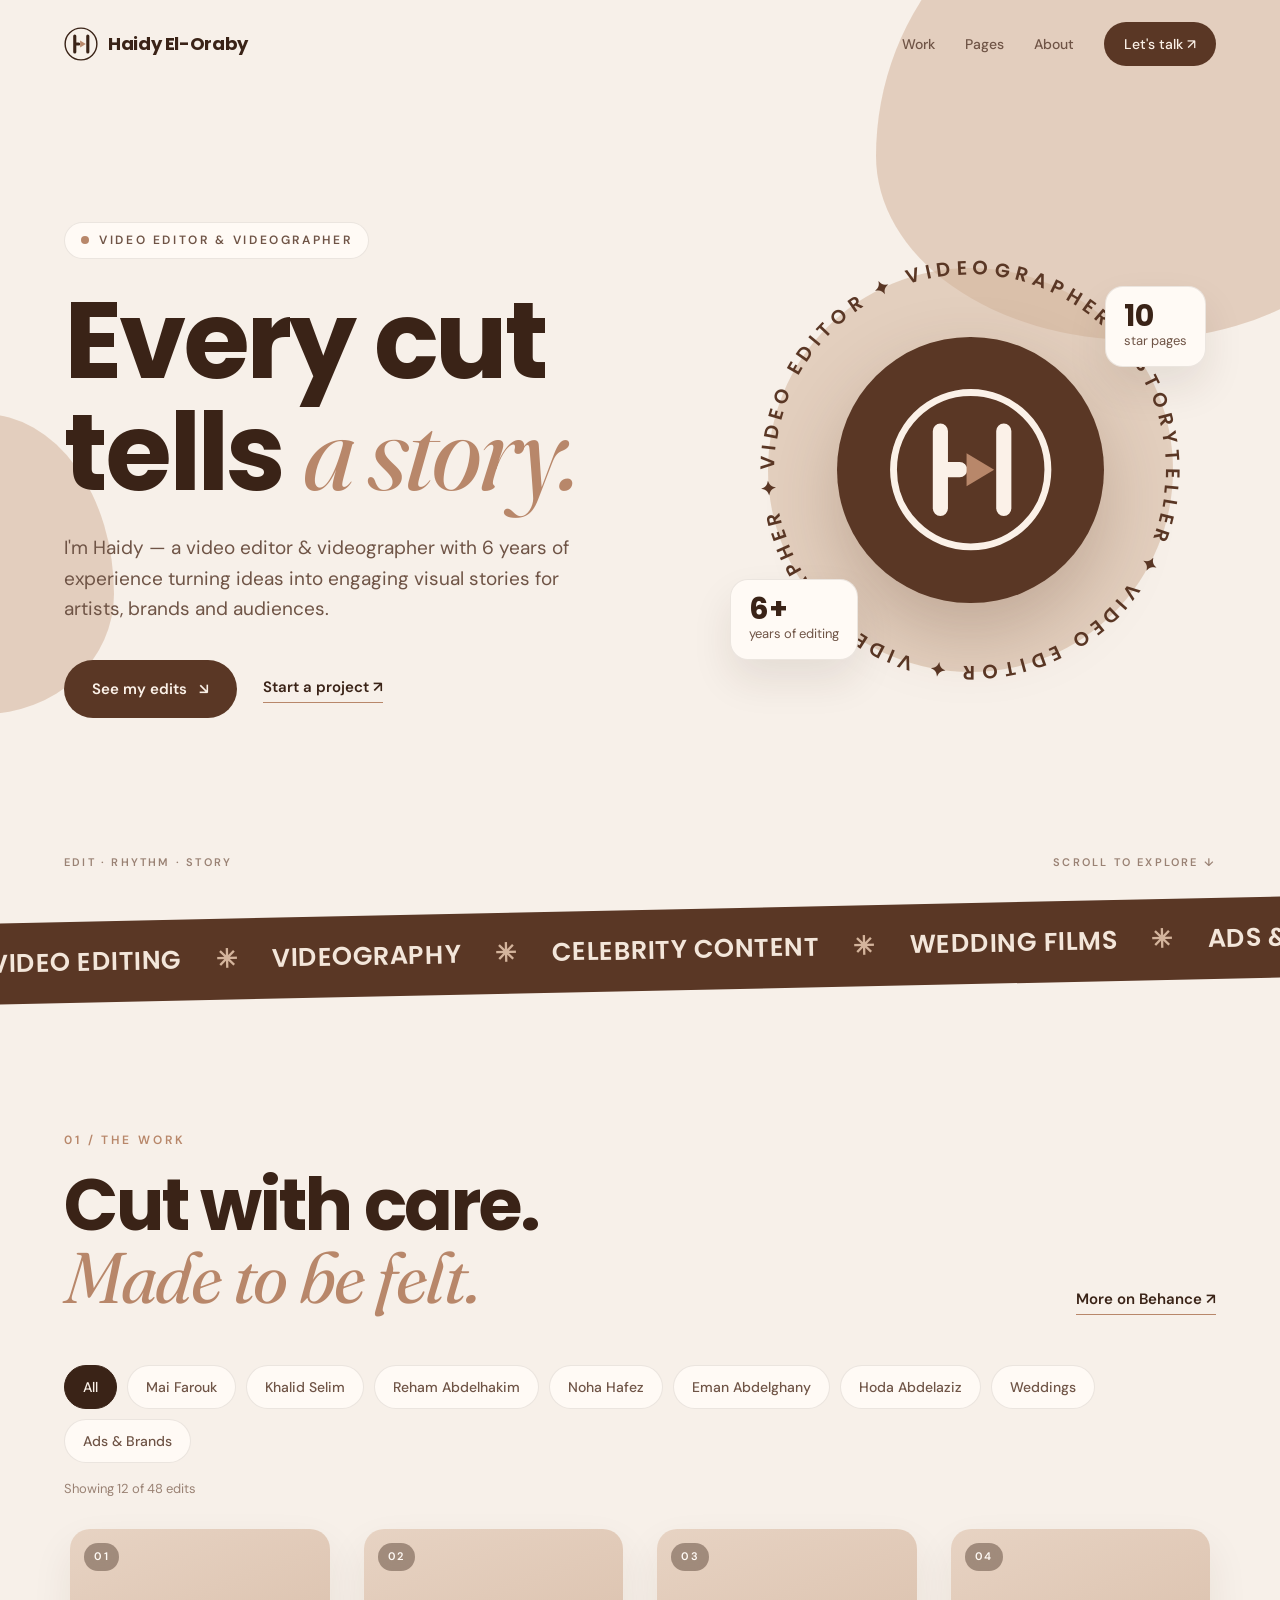
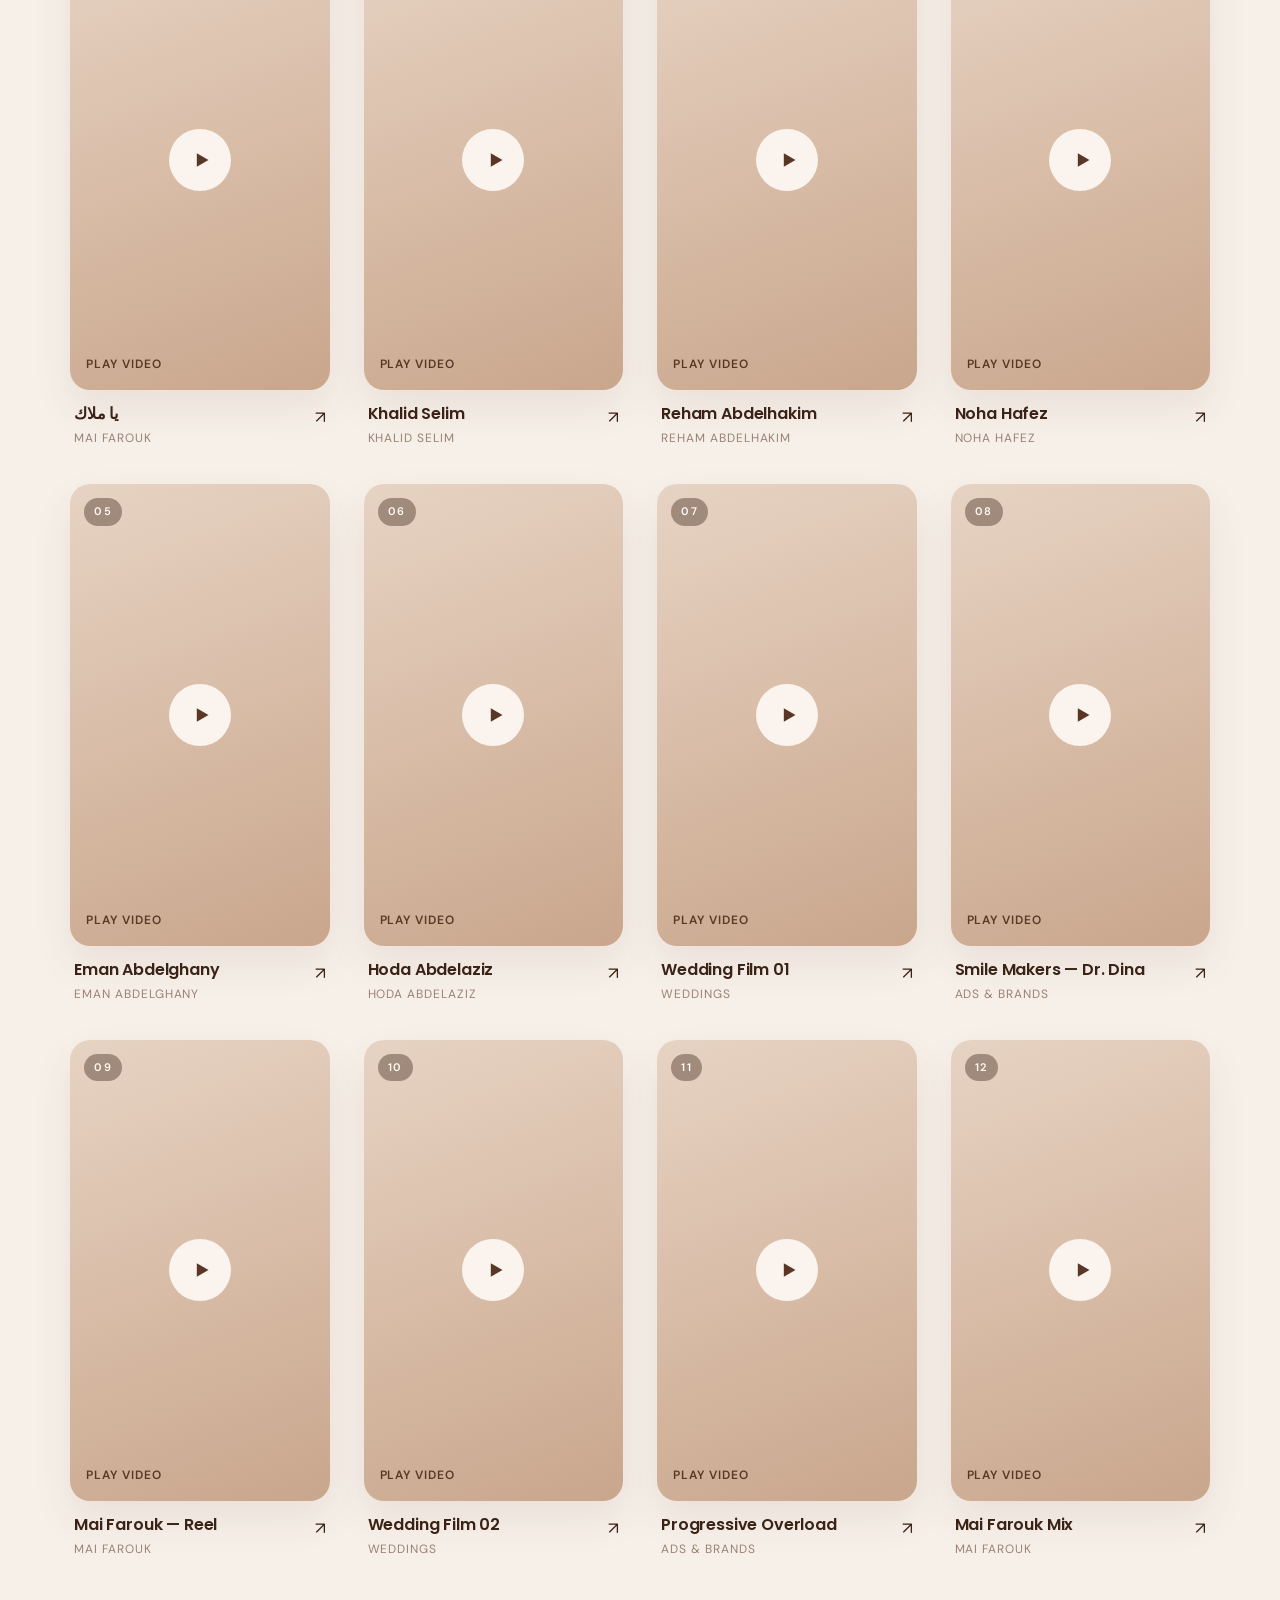
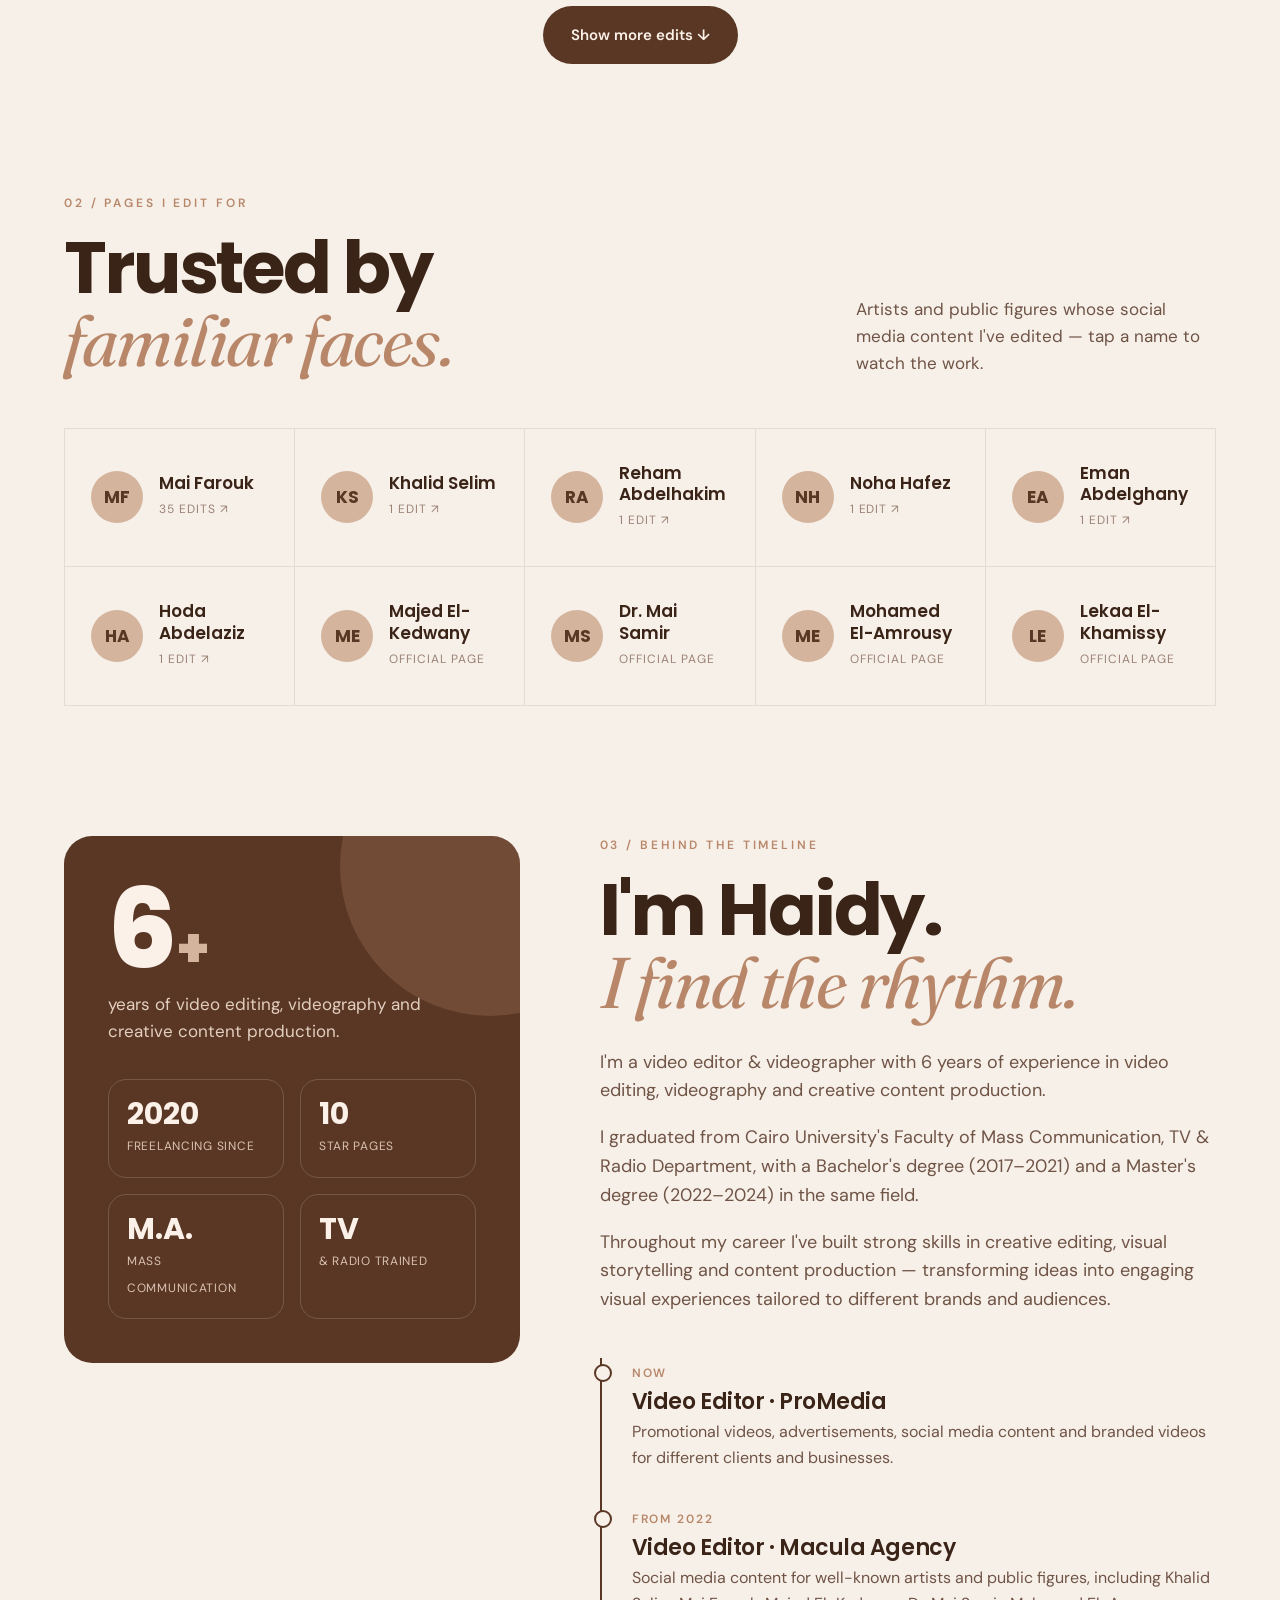
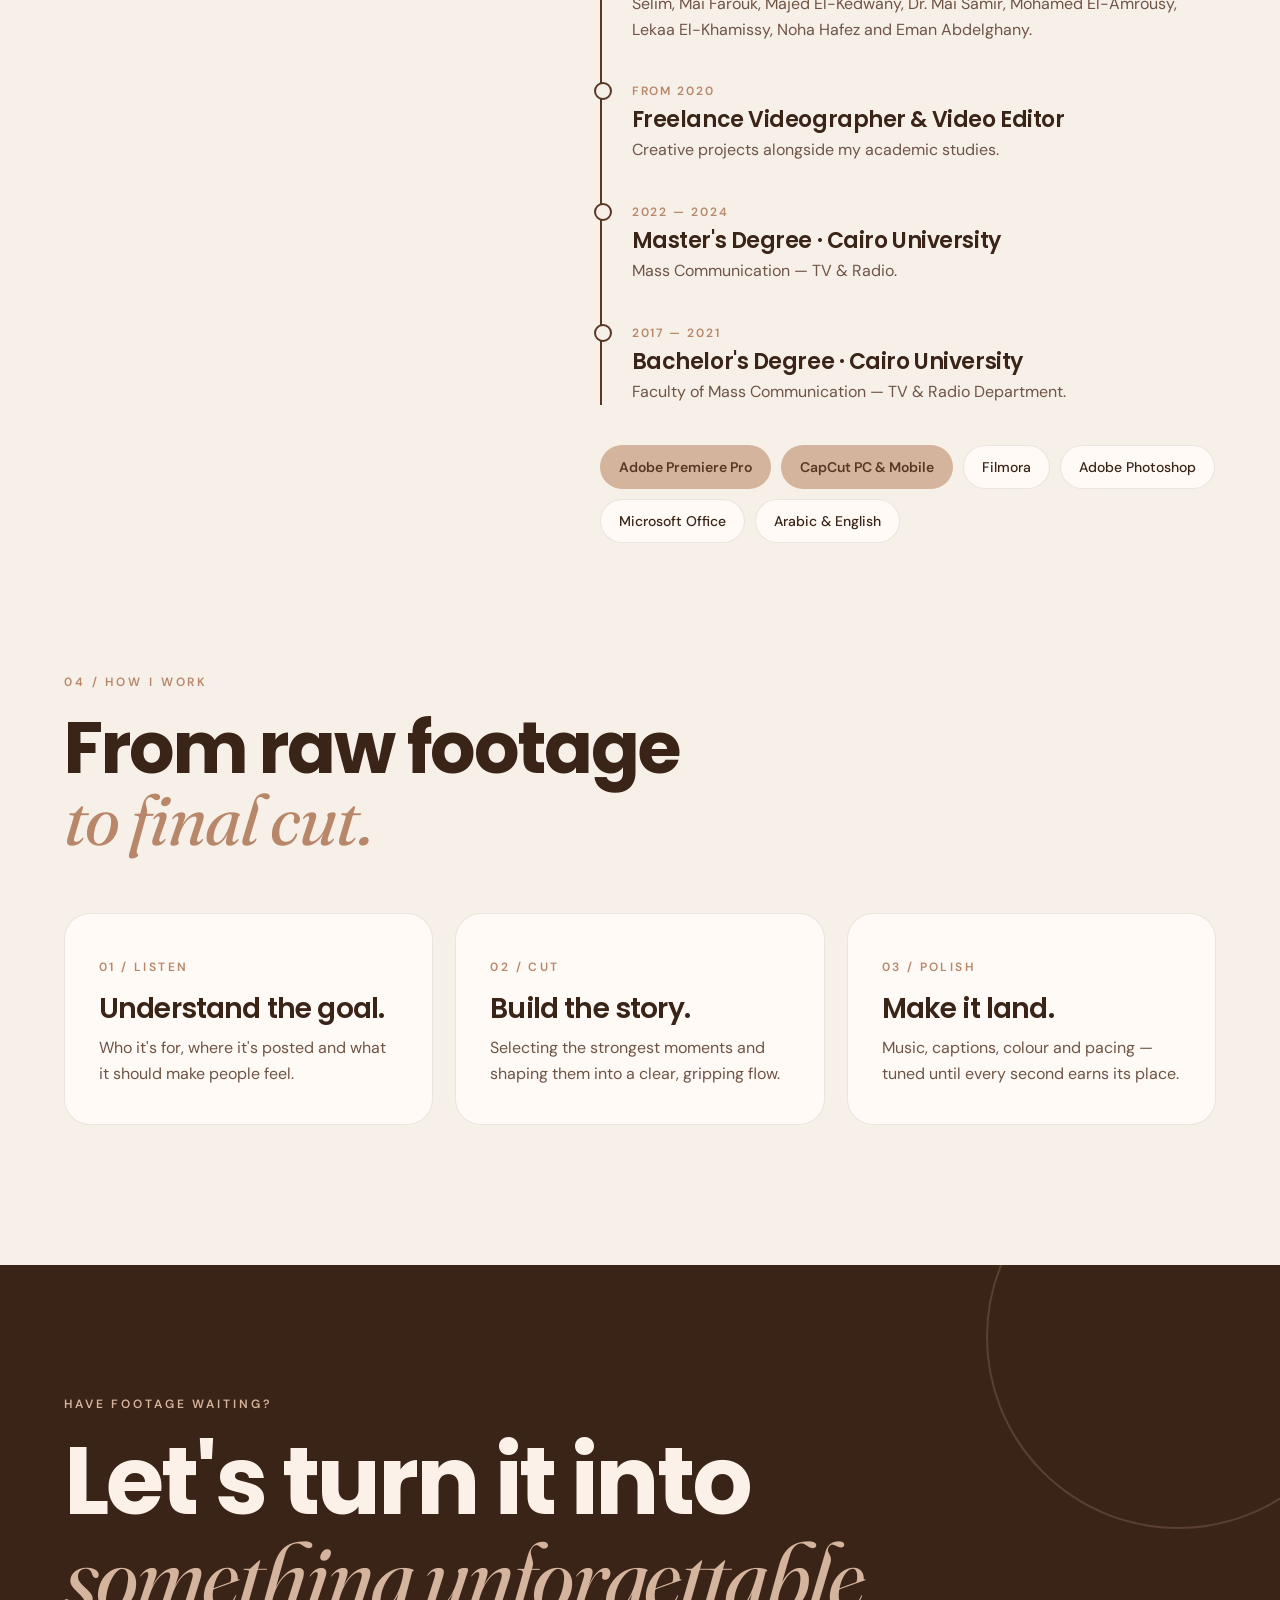
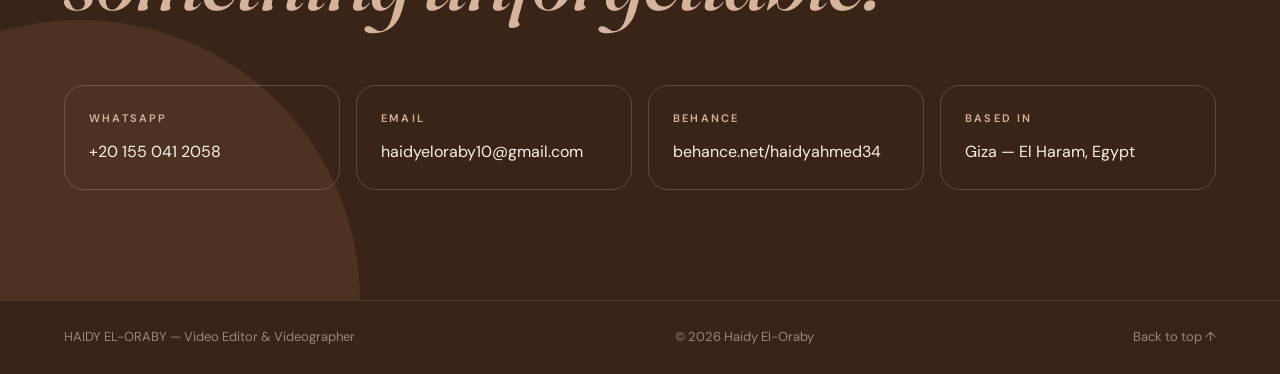
==== haidy-preview/index.html @ 10db34f0 "Haidy portfolio: preview of new bio, logo and 48 videos (/haidy-preview) Co-Authored-By: Claude Opus" ====
<!doctype html>
<html lang="en">
<head>
<meta charset="UTF-8">
<meta name="robots" content="noindex"><meta name="viewport" content="width=device-width, initial-scale=1">
<title>Haidy El-Oraby — Video Editor &amp; Videographer</title>
<meta name="description" content="Haidy El-Oraby — Video editor &amp; videographer from Cairo with 6 years of experience: celebrity pages, weddings, ads and branded content.">
<meta property="og:title" content="Haidy El-Oraby — Video Editor"><meta property="og:description" content="Video editor &amp; videographer — celebrity pages, weddings, ads and branded content."><meta property="og:image" content="https://yousefc63.github.io/haidy-preview/assets/og.jpg"><meta property="og:type" content="website"><meta name="twitter:card" content="summary_large_image"><meta name="theme-color" content="#f7f0e9">
<link rel="icon" href="data:image/svg+xml,%3Csvg viewBox='0 0 120 120'%3E%3Ccircle cx='60' cy='60' r='56' fill='none' stroke='%235a3725' stroke-width='5'/%3E%3Cpath d='M38 32v56M84 32v56M38 60h14' stroke='%235a3725' stroke-width='11' stroke-linecap='round' fill='none'/%3E%3Cpath d='M57 48l20 12-20 12z' fill='%23b8876a'/%3E%3C/svg%3E">
<link rel="preconnect" href="https://fonts.googleapis.com"><link rel="preconnect" href="https://fonts.gstatic.com" crossorigin>
<link href="https://fonts.googleapis.com/css2?family=Poppins:wght@400;500;600;700;800&family=Fraunces:ital,opsz,wght@1,9..144,400;1,9..144,500&family=DM+Sans:wght@400;500;600&display=swap" rel="stylesheet">
<style>
:root{--bg:#f7f0e9;--paper:#fffaf5;--ink:#3a2317;--soft:#6f5446;--muted:#9a8274;--sand:#d4b49c;--clay:#b8876a;--deep:#5a3725;--line:#3a231719}
*{box-sizing:border-box}html{overflow-x:clip;scroll-behavior:smooth;scroll-padding-top:90px}
body{margin:0;background:var(--bg);color:var(--ink);font-family:'DM Sans',system-ui,sans-serif;font-size:17px;line-height:1.6;overflow-x:clip}
img{display:block;max-width:100%}a{color:inherit;text-decoration:none}button{font:inherit;color:inherit;background:none;border:0;cursor:pointer}
h1,h2,h3{font-family:Poppins,sans-serif;margin:0;letter-spacing:-.03em;line-height:1}
em{font-family:Fraunces,serif;font-style:italic;font-weight:400;letter-spacing:-.02em;color:var(--clay)}
.wrap{width:min(1240px,90vw);margin:auto}
.progress{position:fixed;top:0;left:0;height:3px;width:0;background:var(--deep);z-index:60}
/* blobs echoing the CV */
.blob{position:absolute;z-index:-1;background:var(--sand);opacity:.55;border-radius:50% 50% 50% 50%/60% 60% 40% 40%;filter:blur(.3px)}
/* nav */
header{position:fixed;inset:0 0 auto;z-index:50;transition:background .3s,box-shadow .3s}
header.scrolled{background:#f7f0e9e6;backdrop-filter:blur(14px);box-shadow:0 1px 0 var(--line)}
nav{display:flex;align-items:center;justify-content:space-between;padding:22px 5%}
.logo{font-family:Poppins;font-weight:700;font-size:18px;letter-spacing:-.02em;display:flex;align-items:center;gap:10px;color:var(--ink)}.logo svg{width:34px;height:34px}@media(max-width:800px){.logo .lt{font-size:15px}}
.links{display:flex;gap:30px;align-items:center;font-size:14px;font-weight:500}
.links a:not(.pill){color:var(--soft);transition:color .2s}.links a:not(.pill):hover{color:var(--ink)}
.pill{background:var(--deep);color:#fbf1e8;padding:11px 20px;border-radius:99px;transition:transform .2s,background .2s}.pill:hover{background:var(--ink);transform:translateY(-2px)}
/* hero */
.hero{position:relative;min-height:100svh;display:grid;grid-template-columns:1.1fr .9fr;gap:60px;align-items:center;padding:130px 0 90px}
.eyebrow{display:inline-flex;align-items:center;gap:10px;font-size:12px;font-weight:600;letter-spacing:.22em;color:var(--soft);border:1px solid var(--line);padding:8px 16px;border-radius:99px;background:var(--paper)}
.dot{width:8px;height:8px;border-radius:50%;background:var(--clay);box-shadow:0 0 0 0 #b8876a88;animation:pulse 2s infinite}
@keyframes pulse{70%{box-shadow:0 0 0 10px #b8876a00}100%{box-shadow:0 0 0 0 #b8876a00}}
.hero h1{font-size:clamp(58px,8.4vw,128px);font-weight:700;margin:28px 0 26px}
.hero h1 em{font-size:1.05em}
.intro{max-width:520px;color:var(--soft);font-size:19px;margin:0 0 36px}
.buttons{display:flex;gap:26px;align-items:center;flex-wrap:wrap}
.btn{display:inline-flex;gap:12px;align-items:center;background:var(--deep);color:#fbf1e8;padding:17px 28px;border-radius:99px;font-weight:600;font-size:15px;transition:transform .25s,box-shadow .25s}
.btn:hover{transform:translateY(-3px);box-shadow:0 14px 30px #5a372540}
.textlink{font-weight:600;font-size:15px;border-bottom:1.5px solid var(--clay);padding-bottom:3px}
.emblem{position:relative;justify-self:center;width:min(460px,100%);aspect-ratio:1;display:grid;place-items:center}
.emblem:before{content:'';position:absolute;inset:6%;border-radius:50%;background:var(--sand);opacity:.55}
.ringtext{position:absolute;inset:0;width:100%;height:100%;animation:spin 40s linear infinite}
.ringtext text{font-family:Poppins;font-weight:600;font-size:17px;fill:var(--deep)}
@keyframes spin{to{transform:rotate(360deg)}}
.disc{position:relative;width:58%;aspect-ratio:1;border-radius:50%;background:var(--deep);display:grid;place-items:center;color:#fbf1e8;box-shadow:0 30px 70px #5a372540}
.disc svg{width:62%}
.emblem .badge{position:absolute;z-index:3;left:-10px;bottom:40px;background:var(--paper);border:1px solid var(--line);border-radius:18px;padding:14px 18px;box-shadow:0 20px 40px #3a231718;font-size:13px;color:var(--soft)}
.emblem .badge b{display:block;font-family:Poppins;font-size:30px;color:var(--ink);line-height:1}
.emblem .badge2{left:auto;right:-6px;bottom:auto;top:46px}
.hero-bottom{position:absolute;bottom:28px;left:0;right:0;display:flex;justify-content:space-between;font-size:11px;letter-spacing:.2em;color:var(--muted);font-weight:600}
/* marquee */
.marquee{background:var(--deep);color:#f3e6da;overflow:hidden;padding:20px 0;transform:rotate(-1.2deg);margin:10px -10px}
.track{display:flex;gap:34px;width:max-content;animation:run 32s linear infinite;font-family:Poppins;font-weight:600;font-size:clamp(18px,2vw,26px);letter-spacing:.02em;align-items:center}
.track i{color:var(--sand);font-style:normal}
@keyframes run{to{transform:translateX(-50%)}}
/* sections */
section{padding:130px 0 0}
.kicker{font-size:12px;letter-spacing:.24em;font-weight:600;color:var(--clay);margin-bottom:20px}
.section-head{display:flex;justify-content:space-between;align-items:end;gap:30px;margin-bottom:50px;flex-wrap:wrap}
h2{font-size:clamp(42px,5.6vw,80px);font-weight:700}
/* work */
.filters{display:flex;gap:10px;flex-wrap:wrap;margin-bottom:16px}
.filter{padding:10px 18px;border-radius:99px;border:1px solid var(--line);font-size:14px;font-weight:500;color:var(--soft);background:var(--paper);transition:.2s}
.filter:hover{border-color:var(--clay);color:var(--ink)}.filter.active{background:var(--ink);color:#fbf1e8;border-color:var(--ink)}
.more-wrap{text-align:center;margin-top:46px}.more[hidden]{display:none}.count{font-size:13px;color:var(--muted);margin-bottom:28px}
.video-grid{display:grid;grid-template-columns:repeat(4,minmax(0,1fr));gap:34px 22px}
.video-card{text-align:left;opacity:0;transform:translateY(24px);animation:in .7s forwards;animation-delay:var(--d)}
@keyframes in{to{opacity:1;transform:none}}
.cover{position:relative;aspect-ratio:9/16;border-radius:20px;overflow:hidden;background:linear-gradient(160deg,#e7d3c3,#c9a68c);box-shadow:0 18px 40px #3a231714}
.cover.wide{aspect-ratio:16/9}.cover.square{aspect-ratio:1}
.cover img{width:100%;height:100%;object-fit:cover;transition:transform .7s}
.video-card:hover .cover img{transform:scale(1.06)}
.cover .play{position:absolute;left:50%;top:50%;width:62px;height:62px;margin:-31px 0 0 -31px;border-radius:50%;background:#fffaf5e6;display:grid;place-items:center;transition:transform .3s,background .3s}
.cover .play svg{width:20px;fill:var(--deep);margin-left:3px}
.video-card:hover .play{transform:scale(1.12);background:var(--deep)}.video-card:hover .play svg{fill:#fbf1e8}
.cover .num{position:absolute;left:14px;top:14px;font-size:11px;letter-spacing:.14em;font-weight:600;color:#fffaf5;background:#3a231766;backdrop-filter:blur(6px);padding:5px 10px;border-radius:99px}
.cover .ph{position:absolute;inset:auto 0 0;padding:16px;font-size:12px;color:#5a3725;font-weight:600;letter-spacing:.08em}
.info{display:flex;justify-content:space-between;gap:10px;padding:14px 4px 0}
.info h3{font-size:16px;font-weight:600;letter-spacing:-.01em;line-height:1.3}
.info small{display:block;color:var(--muted);font-size:12px;letter-spacing:.08em;margin-top:4px}
/* stars */
.stars-grid{display:grid;grid-template-columns:repeat(5,1fr);border-top:1px solid var(--line);border-left:1px solid var(--line)}
.star{text-align:left;width:100%;border-right:1px solid var(--line);border-bottom:1px solid var(--line);padding:34px 26px;display:flex;gap:16px;align-items:center;transition:background .3s}
.star:hover{background:var(--paper)}
.star .ini{flex:none;width:52px;height:52px;border-radius:50%;background:var(--sand);display:grid;place-items:center;font-family:Poppins;font-weight:700;color:var(--deep);font-size:17px;transition:.3s}
.star:hover .ini{background:var(--deep);color:#fbf1e8}
.star b{font-family:Poppins;font-weight:600;font-size:17px;display:block;line-height:1.25}
.star small{color:var(--muted);font-size:12px;letter-spacing:.08em}
.stars-note{max-width:360px;color:var(--soft);margin:0}
/* about */
.about{display:grid;grid-template-columns:.85fr 1.15fr;gap:80px;align-items:start}
.about-card{position:sticky;top:110px;background:var(--deep);color:#f3e6da;border-radius:28px;padding:44px;overflow:hidden}
.about-card:after{content:'';position:absolute;width:300px;height:300px;border-radius:50%;background:#b8876a40;right:-120px;top:-120px}
.about-card .big{font-family:Poppins;font-weight:800;font-size:110px;line-height:.9;color:#fbf1e8}
.about-card .big span{color:var(--sand);font-size:.5em}
.about-card p{color:#e3cfc0;margin:12px 0 34px}
.stats{display:grid;grid-template-columns:1fr 1fr;gap:16px;position:relative;z-index:1}
.stats div{border:1px solid #f3e6da2e;border-radius:18px;padding:18px}
.stats b{font-family:Poppins;font-size:30px;display:block;color:#fbf1e8;line-height:1.1}
.stats small{font-size:12px;letter-spacing:.06em;color:#d9c2b2}
.about-text p{color:var(--soft);font-size:18px}
.about-text h2{margin-bottom:28px}
.timeline{margin:44px 0 0;border-left:2px solid var(--deep);padding-left:30px;display:grid;gap:34px}
.tl{position:relative}.tl:before{content:'';position:absolute;left:-38px;top:6px;width:14px;height:14px;border-radius:50%;background:var(--bg);border:2px solid var(--deep)}
.tl small{font-size:12px;letter-spacing:.16em;font-weight:600;color:var(--clay)}
.tl h3{font-size:22px;font-weight:600;margin:6px 0 6px;letter-spacing:-.02em}
.tl p{margin:0;font-size:16px!important}
.tools{display:flex;flex-wrap:wrap;gap:10px;margin-top:40px}
.tools span{background:var(--paper);border:1px solid var(--line);padding:10px 18px;border-radius:99px;font-size:14px;font-weight:500}
.tools span.main{background:var(--sand);border-color:transparent;color:var(--deep);font-weight:600}
/* process */
.steps{display:grid;grid-template-columns:repeat(3,1fr);gap:22px;margin-top:56px}
.step{background:var(--paper);border:1px solid var(--line);border-radius:26px;padding:38px 34px;transition:transform .35s,box-shadow .35s}
.step:hover{transform:translateY(-6px);box-shadow:0 26px 50px #3a231714}
.step small{font-size:12px;letter-spacing:.2em;font-weight:600;color:var(--clay)}
.step h3{font-size:28px;font-weight:600;margin:16px 0 12px}
.step p{color:var(--soft);margin:0;font-size:16px}
/* contact */
.cta{margin-top:140px;background:var(--ink);color:#f3e6da;padding:130px 0 110px;position:relative;overflow:hidden}
.cta:before{content:'';position:absolute;width:560px;height:560px;border-radius:50%;background:#b8876a26;left:-200px;bottom:-280px}
.cta:after{content:'';position:absolute;width:380px;height:380px;border-radius:50%;border:2px solid #d4b49c33;right:-90px;top:-120px}
.cta h2{color:#fbf1e8;font-size:clamp(50px,7.4vw,112px)}
.cta h2 em{color:var(--sand)}
.cta .kicker{color:var(--sand)}
.contacts{display:grid;grid-template-columns:repeat(4,1fr);gap:16px;margin-top:60px;position:relative;z-index:1}
.contacts a{border:1px solid #f3e6da33;border-radius:20px;padding:24px;transition:background .3s,transform .3s}
.contacts a:hover{background:#f3e6da12;transform:translateY(-4px)}
.contacts small{display:block;font-size:11px;letter-spacing:.2em;color:var(--sand);font-weight:600;margin-bottom:10px}
.contacts span{font-size:16px;color:#fbf1e8;word-break:break-word}
footer{background:var(--ink);color:#9c8577;border-top:1px solid #f3e6da1c;display:flex;justify-content:space-between;padding:26px 5%;font-size:13px;gap:20px;flex-wrap:wrap}
/* modal */
.modal{border:0;padding:0;background:transparent;max-width:none;max-height:none;width:100vw;height:100dvh}
.modal::backdrop{background:#1e120bdd;backdrop-filter:blur(8px)}
.modal-in{width:100%;height:100%;display:flex;flex-direction:column;align-items:center;justify-content:center;gap:14px;padding:20px}
.modal .player{background:#000;border-radius:18px;overflow:hidden;max-width:min(1000px,94vw);max-height:80dvh;aspect-ratio:var(--r,9/16);height:80dvh}
.modal .player.wide{height:auto;width:min(1000px,94vw)}
.modal iframe,.modal video{width:100%;height:100%;border:0;display:block}
.modal-top{display:flex;justify-content:space-between;align-items:center;width:min(1000px,94vw);color:#f3e6da}
.modal-top b{font-family:Poppins;font-weight:600}
.close{width:44px;height:44px;border-radius:50%;background:#f3e6da1f;color:#fff;font-size:22px}
/* reveal */
.reveal{opacity:0;transform:translateY(40px);transition:opacity 1s,transform 1s}
.reveal.on{opacity:1;transform:none}
@media(max-width:1000px){.video-grid{grid-template-columns:repeat(3,1fr)}.stars-grid{grid-template-columns:repeat(2,1fr)}.contacts{grid-template-columns:1fr 1fr}}
@media(max-width:800px){
 nav{padding:16px 5%}.links{gap:16px;font-size:13px}.links a:not(.pill):not(.keep){display:none}
 .hero{grid-template-columns:1fr;gap:50px;padding-top:120px;text-align:left}
 .emblem{width:min(330px,84vw);order:-1}.emblem .badge{padding:10px 14px;font-size:12px;bottom:10px;left:-8px}.emblem .badge b{font-size:24px}.emblem .badge2{top:auto;bottom:10px;right:-8px;left:auto}
 .hero-bottom{display:none}
 section{padding-top:96px}
 .video-grid{grid-template-columns:repeat(2,1fr);gap:26px 14px}
 .about{grid-template-columns:1fr;gap:50px}.about-card{position:relative;top:0}
 .steps{grid-template-columns:1fr}
 .star{padding:24px 16px;gap:12px}.star .ini{width:42px;height:42px;font-size:14px}.star b{font-size:15px}
}
@media(max-width:480px){.contacts{grid-template-columns:1fr}.about-card{padding:32px}.about-card .big{font-size:84px}}
@media(prefers-reduced-motion:reduce){*{animation:none!important;transition:none!important}.reveal,.video-card{opacity:1;transform:none}}
</style>
</head>
<body>
<div class="progress"></div>
<header id="hdr"><nav>
 <a class="logo" href="#home"><svg viewBox="0 0 120 120" aria-hidden="true"><circle cx="60" cy="60" r="56" fill="none" stroke="currentColor" stroke-width="5"/><path d="M38 32v56M84 32v56M38 60h14" stroke="currentColor" stroke-width="11" stroke-linecap="round" fill="none"/><path d="M57 48l20 12-20 12z" fill="#b8876a"/></svg><span class="lt">Haidy El-Oraby</span></a>
 <div class="links"><a href="#work">Work</a><a href="#stars">Pages</a><a href="#about">About</a><a class="pill" href="#contact">Let's talk ↗</a></div>
</nav></header>

<main>
<div class="wrap">
 <section class="hero" id="home">
  <div class="blob" style="width:520px;height:460px;right:-180px;top:-120px"></div>
  <div class="blob" style="width:260px;height:300px;left:-210px;top:46%"></div>
  <div>
   <div class="eyebrow"><span class="dot"></span> VIDEO EDITOR &amp; VIDEOGRAPHER</div>
   <h1>Every cut<br>tells <em>a story.</em></h1>
   <p class="intro">I'm Haidy — a video editor &amp; videographer with 6 years of experience turning ideas into engaging visual stories for artists, brands and audiences.</p>
   <div class="buttons"><a class="btn" href="#work">See my edits <span>↘</span></a><a class="textlink" href="https://wa.me/201550412058" target="_blank" rel="noopener">Start a project ↗</a></div>
  </div>
  <div class="emblem">
   <svg class="ringtext" viewBox="0 0 400 400" aria-hidden="true"><defs><path id="rp" d="M200,200 m-170,0 a170,170 0 1,1 340,0 a170,170 0 1,1 -340,0"/></defs><text><textPath href="#rp" textLength="1060" lengthAdjust="spacing">VIDEO EDITOR ✦ VIDEOGRAPHER ✦ STORYTELLER ✦ VIDEO EDITOR ✦ VIDEOGRAPHER ✦</textPath></text></svg>
   <div class="disc"><svg viewBox="0 0 120 120" aria-hidden="true"><circle cx="60" cy="60" r="56" fill="none" stroke="currentColor" stroke-width="5"/><path d="M38 32v56M84 32v56M38 60h14" stroke="currentColor" stroke-width="11" stroke-linecap="round" fill="none"/><path d="M57 48l20 12-20 12z" fill="#b8876a"/></svg></div>
   <div class="badge"><b>6+</b>years of editing</div>
   <div class="badge badge2"><b>10</b>star pages</div>
  </div>
  <div class="hero-bottom"><span>EDIT · RHYTHM · STORY</span><a href="#work">SCROLL TO EXPLORE ↓</a></div>
 </section>
</div>

<div class="marquee" aria-hidden="true"><div class="track" id="track"></div></div>

<div class="wrap">
 <section id="work" class="reveal">
  <div class="section-head">
   <div><div class="kicker">01 / THE WORK</div><h2>Cut with care.<br><em>Made to be felt.</em></h2></div>
   <a class="textlink" href="https://www.behance.net/haidyahmed34" target="_blank" rel="noopener">More on Behance ↗</a>
  </div>
  <div class="filters" id="filters"></div>
  <div class="count" id="count"></div>
  <div class="video-grid" id="grid"></div><div class="more-wrap"><button class="btn more" id="more">Show more edits ↓</button></div>
 </section>

 <section id="stars" class="reveal">
  <div class="section-head">
   <div><div class="kicker">02 / PAGES I EDIT FOR</div><h2>Trusted by<br><em>familiar faces.</em></h2></div>
   <p class="stars-note">Artists and public figures whose social media content I've edited — tap a name to watch the work.</p>
  </div>
  <div class="stars-grid" id="starsGrid"></div>
 </section>

 <section id="about" class="about reveal">
  <div class="about-card">
   <div class="big">6<span>+</span></div>
   <p>years of video editing, videography and creative content production.</p>
   <div class="stats">
    <div><b>2020</b><small>FREELANCING SINCE</small></div>
    <div><b>10</b><small>STAR PAGES</small></div>
    <div><b>M.A.</b><small>MASS COMMUNICATION</small></div>
    <div><b>TV</b><small>&amp; RADIO TRAINED</small></div>
   </div>
  </div>
  <div class="about-text">
   <div class="kicker">03 / BEHIND THE TIMELINE</div>
   <h2>I'm Haidy.<br><em>I find the rhythm.</em></h2>
   <p>I'm a video editor &amp; videographer with 6 years of experience in video editing, videography and creative content production.</p>
   <p>I graduated from Cairo University's Faculty of Mass Communication, TV &amp; Radio Department, with a Bachelor's degree (2017–2021) and a Master's degree (2022–2024) in the same field.</p>
   <p>Throughout my career I've built strong skills in creative editing, visual storytelling and content production — transforming ideas into engaging visual experiences tailored to different brands and audiences.</p>
   <div class="timeline">
    <div class="tl"><small>NOW</small><h3>Video Editor · ProMedia</h3><p>Promotional videos, advertisements, social media content and branded videos for different clients and businesses.</p></div>
    <div class="tl"><small>FROM 2022</small><h3>Video Editor · Macula Agency</h3><p>Social media content for well-known artists and public figures, including Khalid Selim, Mai Farouk, Majed El-Kedwany, Dr. Mai Samir, Mohamed El-Amrousy, Lekaa El-Khamissy, Noha Hafez and Eman Abdelghany.</p></div>
    <div class="tl"><small>FROM 2020</small><h3>Freelance Videographer &amp; Video Editor</h3><p>Creative projects alongside my academic studies.</p></div>
    <div class="tl"><small>2022 — 2024</small><h3>Master's Degree · Cairo University</h3><p>Mass Communication — TV &amp; Radio.</p></div>
    <div class="tl"><small>2017 — 2021</small><h3>Bachelor's Degree · Cairo University</h3><p>Faculty of Mass Communication — TV &amp; Radio Department.</p></div>
   </div>
   <div class="tools"><span class="main">Adobe Premiere Pro</span><span class="main">CapCut PC &amp; Mobile</span><span>Filmora</span><span>Adobe Photoshop</span><span>Microsoft Office</span><span>Arabic &amp; English</span></div>
  </div>
 </section>

 <section class="reveal">
  <div class="kicker">04 / HOW I WORK</div>
  <h2>From raw footage<br><em>to final cut.</em></h2>
  <div class="steps">
   <div class="step"><small>01 / LISTEN</small><h3>Understand the goal.</h3><p>Who it's for, where it's posted and what it should make people feel.</p></div>
   <div class="step"><small>02 / CUT</small><h3>Build the story.</h3><p>Selecting the strongest moments and shaping them into a clear, gripping flow.</p></div>
   <div class="step"><small>03 / POLISH</small><h3>Make it land.</h3><p>Music, captions, colour and pacing — tuned until every second earns its place.</p></div>
  </div>
 </section>
</div>

<section id="contact" class="cta">
 <div class="wrap" style="position:relative;z-index:1">
  <div class="kicker">HAVE FOOTAGE WAITING?</div>
  <h2>Let's turn it into<br><em>something unforgettable.</em></h2>
  <div class="contacts">
   <a href="https://wa.me/201550412058" target="_blank" rel="noopener"><small>WHATSAPP</small><span>+20 155 041 2058</span></a>
   <a href="mailto:haidyeloraby10@gmail.com"><small>EMAIL</small><span>haidyeloraby10@gmail.com</span></a>
   <a href="https://www.behance.net/haidyahmed34" target="_blank" rel="noopener"><small>BEHANCE</small><span>behance.net/haidyahmed34</span></a>
   <a href="tel:+201550412058"><small>BASED IN</small><span>Giza — El Haram, Egypt</span></a>
  </div>
 </div>
</section>
</main>
<footer><a href="#home">HAIDY EL-ORABY — Video Editor &amp; Videographer</a><span>© <span id="yr"></span> Haidy El-Oraby</span><a href="#home">Back to top ↑</a></footer>

<dialog class="modal" id="modal"><div class="modal-in">
 <div class="modal-top"><b id="mTitle"></b><button class="close" id="mClose" aria-label="Close">×</button></div>
 <div class="player" id="player"></div>
</div></dialog>

<script>
/* ============ CONTENT — edit here ============
   Each video: {link:'https://drive.google.com/file/d/.../view', title:'...', category:'...'}
   - paste the Drive share link as-is; the file must be "Anyone with the link".
   - horizontal videos are detected automatically from the thumbnail.
   - or use src:'videos/name.mp4' + thumb:'assets/name.jpg' for files hosted with the site.
   - wide:true for horizontal (16:9) videos.                                  */
const videos=[
 {id:"1G4UMFm-yXDm7ZDgVRGrSKCrpGxLHlHwm",title:"يا ملاك",category:"Mai Farouk"},
 {id:"1xvoAMKvz_DHc_EZA-Zgd5OcW-00wu2c_",title:"Mai Farouk — Reel",category:"Mai Farouk"},
 {id:"1Qro86DxK1xmMmkdsnkUujgDWvXzGBtwI",title:"Mai Farouk Mix",category:"Mai Farouk"},
 {id:"1-ZuVQTFeQQaBsXhtqhWWWFIsGFYv1cMT",title:"ألف ليلة وليلة",category:"Mai Farouk"},
 {id:"1cPeV2ZL8MpSpMPieWXP0WE4aArVWzw4A",title:"أين مني",category:"Mai Farouk"},
 {id:"14gUt1w4ml7SLFyBW068EyuVNuNu7tlXV",title:"إزاي أوصفلك",category:"Mai Farouk"},
 {id:"16hz2sCXA6EmBIKLqEf_3Tq0knJaLlnOc",title:"اسأل روحك",category:"Mai Farouk"},
 {id:"1W0qiyfLo_VKs2XLe_OU-X3JstAHVh3PK",title:"افتكرلك إيه",category:"Mai Farouk"},
 {id:"1buAuWjBrAtBOflhFBtO-lqTZnHUbPgRF",title:"الحب كله",category:"Mai Farouk"},
 {id:"1FYIduYUbqcSCMsMUxtlH5Az6EZzUWUGr",title:"الشتا",category:"Mai Farouk"},
 {id:"1Quts6K0ERU4AO5uHC4C0EEm3ayt-puML",title:"آه يا أسمراني",category:"Mai Farouk"},
 {id:"1AVKCaRRw_v6i1HgbR7WGtxi0tMwdd3VX",title:"أيها الساهر",category:"Mai Farouk"},
 {id:"1MAw9VKT56CtRere_Zzh69TOln4SQL-hZ",title:"بتخاصمني حبة",category:"Mai Farouk"},
 {id:"1V7P77k9e10LGx88h-riGZDD8vMhlj0eQ",title:"بتونس بيك",category:"Mai Farouk"},
 {id:"10kReU6XkuxkMhGIOgQ_H_wSOA7vcJA0n",title:"تجهيزات حفلة السنباطي",category:"Mai Farouk"},
 {id:"1XKkpgM-EKyhS4to4teHBCBQ1dWK9nQvm",title:"ريل من حفلة السنباطي",category:"Mai Farouk"},
 {id:"1STLm-Avl-ibKXUcv0rM-Ep_K6xeE7M-w",title:"فلسطين",category:"Mai Farouk"},
 {id:"1HxOSy0G_W4qcRhDKNB-0slk5uk_iqm2S",title:"لسه فاكر",category:"Mai Farouk"},
 {id:"1vgIbxsvFvKfxDJtzaSla4M5Xl13xnL3s",title:"لسه فاكر — Reel",category:"Mai Farouk"},
 {id:"113-iqMwmCKwtsbAaSXdlTTLeJch2CweP",title:"جانا الهوى",category:"Mai Farouk"},
 {id:"1ft7BxReSrx1CnEKk9CpdBsjuScryjNfG",title:"اجعل فؤادي وطن",category:"Mai Farouk"},
 {id:"14GXYK-BwA1xGUXnbkOdnQD8bk618z0w0",title:"افتكرلك إيه — Reel",category:"Mai Farouk"},
 {id:"10cO-PDG7kIajpqEZv7apwAX3UVM0O_Pv",title:"أنا غلطان",category:"Mai Farouk"},
 {id:"11JILRJt-7pHH0K3pSprzb08DRljtHbY8",title:"بعيد عنك",category:"Mai Farouk"},
 {id:"1CDPvIqEvEYHJX8dXTem0faZ3Bfoo8F1C",title:"تكريم",category:"Mai Farouk"},
 {id:"1tpsI--jPUuDYrUL-uu1eUvL-VPGTei7v",title:"كل الحبايب",category:"Mai Farouk"},
 {id:"1ac1zvQppO2JRnfCFanXPRmlSMMu2MNcN",title:"ليلة العيد",category:"Mai Farouk"},
 {id:"10n3bsCCGnAzhwuZff5n4y1Tt9Rcd9jRE",title:"يا شمس يا منورة",category:"Mai Farouk"},
 {id:"1AH3N7r5Lf90Ao33O5t64Eja52nVX0i0F",title:"Mai Farouk — Final Cut",category:"Mai Farouk"},
 {id:"1DxiOCnjjTcMoagXxiM50AG10JS1tUkuf",title:"في يوم وليلة",category:"Mai Farouk"},
 {id:"1A1D9oKRRmI2ncb8F5b1rU4aRKIEiam4b",title:"كدبت عنيا",category:"Mai Farouk"},
 {id:"1slVw_ACwH4t1sk6PdFAtqhJne6bIGq8k",title:"كل شيء بقضاء",category:"Mai Farouk"},
 {id:"1pn91xAw1LluGRx74ZMhqpCXx31-KS2PF",title:"وانتبهنا",category:"Mai Farouk"},
 {id:"1DyKMb5oGp0SoD8h5Hk3L2N3vD0ibTw6Q",title:"وحياتي عندك",category:"Mai Farouk"},
 {id:"1E1pvbfKxGanv4BIYA4Xh6iNWqyC3iiDJ",title:"ومن الشوق رسول",category:"Mai Farouk"},
 {id:"1hqGMGVS3Mv9Bq6S5kARAbIX3lLKoyGbW",title:"Khalid Selim",category:"Khalid Selim"},
 {id:"1gntTFreKDta7mqWFOt4Tb0Vdgp3M3svA",title:"Reham Abdelhakim",category:"Reham Abdelhakim"},
 {id:"1uMEZ8dnVzTXP8JVuictEjsNfKzF89PkK",title:"Noha Hafez",category:"Noha Hafez"},
 {id:"1rwoawl99WYotDDIghz-Ynxtt5vc0MIfP",title:"Eman Abdelghany",category:"Eman Abdelghany"},
 {id:"18FijEpwNC2I3NMwhXW8QmiSjd-orxSq9",title:"Hoda Abdelaziz",category:"Hoda Abdelaziz"},
 {id:"1XruSK42EJM5Ll8Q5LjSg2FZ05t0GiaHV",title:"Wedding Film 01",category:"Weddings"},
 {id:"1zMuTqmU8b5e1pwrxrA72fTBiDG_G7SQt",title:"Wedding Film 02",category:"Weddings"},
 {id:"1MUulA7D2bcv8ZQrtnDc3FlhLrW5blTtV",title:"Wedding Film 03",category:"Weddings"},
 {id:"1-8PWzBW177odL6N_gPIcy7CpsowaFuVQ",title:"Smile Makers — Dr. Dina",category:"Ads & Brands"},
 {id:"16xD-hGjY9HctRY21GBdiyt4NJ2lMjHUB",title:"Progressive Overload",category:"Ads & Brands"},
 {id:"1BP-KJl4Wjn03I-mJOiXtir5YeyQM5SOT",title:"Brand Reel 01",category:"Ads & Brands"},
 {id:"1LQJts_ebniCT609lLUA5OKwkCR14mRcb",title:"Brand Reel 02",category:"Ads & Brands"},
 {id:"1ttVi5GZNLWvE7KC9ylwsg6BnziOH-xa7",title:"Noll",category:"Ads & Brands"}
];
const stars=['Mai Farouk','Khalid Selim','Reham Abdelhakim','Noha Hafez','Eman Abdelghany','Hoda Abdelaziz','Majed El-Kedwany','Dr. Mai Samir','Mohamed El-Amrousy','Lekaa El-Khamissy'];
const tags=['VIDEO EDITING','VIDEOGRAPHY','CELEBRITY CONTENT','WEDDING FILMS','ADS & BRANDED VIDEO','VISUAL STORYTELLING'];
/* ============================================ */

document.getElementById('yr').textContent=new Date().getFullYear();
document.getElementById('track').innerHTML=[...tags,...tags].map(t=>`<span>${t}</span><i>✳</i>`).join('');

const order=['Mai Farouk','Khalid Selim','Reham Abdelhakim','Noha Hafez','Eman Abdelghany','Hoda Abdelaziz','Weddings','Ads & Brands'];
const cats=['All',...order.filter(c=>videos.some(v=>v.category===c))];let active='All',shown=12;
const has=s=>{const n=videos.filter(v=>v.category===s).length;return n||0};
/* "All": round-robin across categories so the grid opens varied */
function allOrder(){const q=order.map(c=>videos.filter(v=>v.category===c));const out=[];while(q.some(x=>x.length))q.forEach(x=>{if(x.length)out.push(x.shift())});return out}
document.getElementById('starsGrid').innerHTML=stars.map(s=>{const ini=s.replace('Dr. ','').split(/[\s-]+/).filter(Boolean).map(w=>w[0]).slice(0,2).join('');return `<${has(s)?'button data-star="'+s+'"':'div'} class="star"><div class="ini">${ini}</div><div><b>${s}</b><small>${has(s)?has(s)+(has(s)>1?' EDITS':' EDIT')+' ↗':'OFFICIAL PAGE'}</small></div></${has(s)?'button':'div'}>`}).join('');
const instagram=''; /* e.g. 'https://www.instagram.com/username/' — leave empty to hide */
/* accept a full Drive link in "link" or "id" */
videos.forEach(v=>{const src=v.link||v.id||'';const m=src.match(/(?:\/d\/|id=)([\w-]{20,})/);if(m)v.id=m[1];else if(src&&!/\//.test(src))v.id=src});
const thumb=v=>v.thumb||(v.id?`https://drive.google.com/thumbnail?id=${v.id}&sz=w800`:'');
function fitCover(img){const c=img.parentElement,r=img.naturalWidth/img.naturalHeight;if(r>1.2)c.classList.add('wide');else if(r>.85)c.classList.add('square')}
function noThumb(img){const c=img.parentElement;img.remove();c.insertAdjacentHTML('beforeend','<span class="ph">PLAY VIDEO</span>')}
if(instagram){document.querySelector('.contacts').insertAdjacentHTML('beforeend',`<a href="${instagram}" target="_blank" rel="noopener"><small>INSTAGRAM</small><span>${instagram.replace(/https?:\/\/(www\.)?instagram\.com\//,'@').replace(/\/$/,'')}</span></a>`);document.querySelector('.contacts').style.gridTemplateColumns='repeat(auto-fit,minmax(220px,1fr))'}
function render(){
 document.getElementById('filters').innerHTML=cats.map(c=>`<button class="filter ${c===active?'active':''}" data-c="${c}">${c}</button>`).join('');
 const full=active==='All'?allOrder():videos.filter(v=>v.category===active);const list=full.slice(0,shown);
 document.getElementById('count').textContent=`Showing ${list.length} of ${full.length} ${full.length===1?'edit':'edits'}`;document.getElementById('more').hidden=list.length>=full.length;
 document.getElementById('grid').innerHTML=list.map((v,i)=>{const t=thumb(v);const k=videos.indexOf(v);
  return `<button class="video-card" style="--d:${Math.min(i,7)*70}ms" data-k="${k}"><div class="cover ${v.wide?'wide':''}">${t?`<img src="${t}" alt="${v.title}" loading="lazy" onload="fitCover(this)" onerror="noThumb(this)">`:`<span class="ph">VIDEO COMING SOON</span>`}<span class="play"><svg viewBox="0 0 24 24"><path d="M7 4v16l14-8Z"/></svg></span><span class="num">${String(i+1).padStart(2,'0')}</span></div><div class="info"><div><h3>${v.title}</h3><small>${v.category.toUpperCase()}</small></div><span>↗</span></div></button>`}).join('');
}
document.getElementById('filters').addEventListener('click',e=>{const b=e.target.closest('[data-c]');if(b){active=b.dataset.c;shown=12;render()}});render();
document.getElementById('more').onclick=()=>{shown+=12;render()};
document.getElementById('starsGrid').addEventListener('click',e=>{const b=e.target.closest('[data-star]');if(!b)return;active=b.dataset.star;shown=12;render();document.getElementById('work').scrollIntoView()});

const modal=document.getElementById('modal'),player=document.getElementById('player');
document.getElementById('grid').addEventListener('click',e=>{const b=e.target.closest('[data-k]');if(!b)return;const v=videos[b.dataset.k];
 if(!v.id&&!v.src)return;
 document.getElementById('mTitle').textContent=v.title;
 const cv=b.querySelector('.cover'),wide=v.wide||cv.classList.contains('wide'),sq=cv.classList.contains('square');player.className='player'+(wide?' wide':'');player.style.setProperty('--r',wide?'16/9':sq?'1/1':'9/16');
 player.innerHTML=v.src?`<video src="${v.src}" controls autoplay playsinline></video>`:`<iframe src="https://drive.google.com/file/d/${v.id}/preview" allow="autoplay; fullscreen" allowfullscreen></iframe>`;
 modal.showModal()});
function closeM(){player.innerHTML='';modal.close()}
document.getElementById('mClose').onclick=closeM;modal.addEventListener('click',e=>{if(e.target.classList.contains('modal-in'))closeM()});modal.addEventListener('close',()=>player.innerHTML='');

const io=new IntersectionObserver(es=>es.forEach(e=>{if(e.isIntersecting){e.target.classList.add('on');io.unobserve(e.target)}}),{threshold:.12});
document.querySelectorAll('.reveal').forEach(el=>io.observe(el));
const hdr=document.getElementById('hdr'),bar=document.querySelector('.progress');
addEventListener('scroll',()=>{hdr.classList.toggle('scrolled',scrollY>30);bar.style.width=scrollY/Math.max(1,document.documentElement.scrollHeight-innerHeight)*100+'%'},{passive:true});
</script>
</body>
</html>
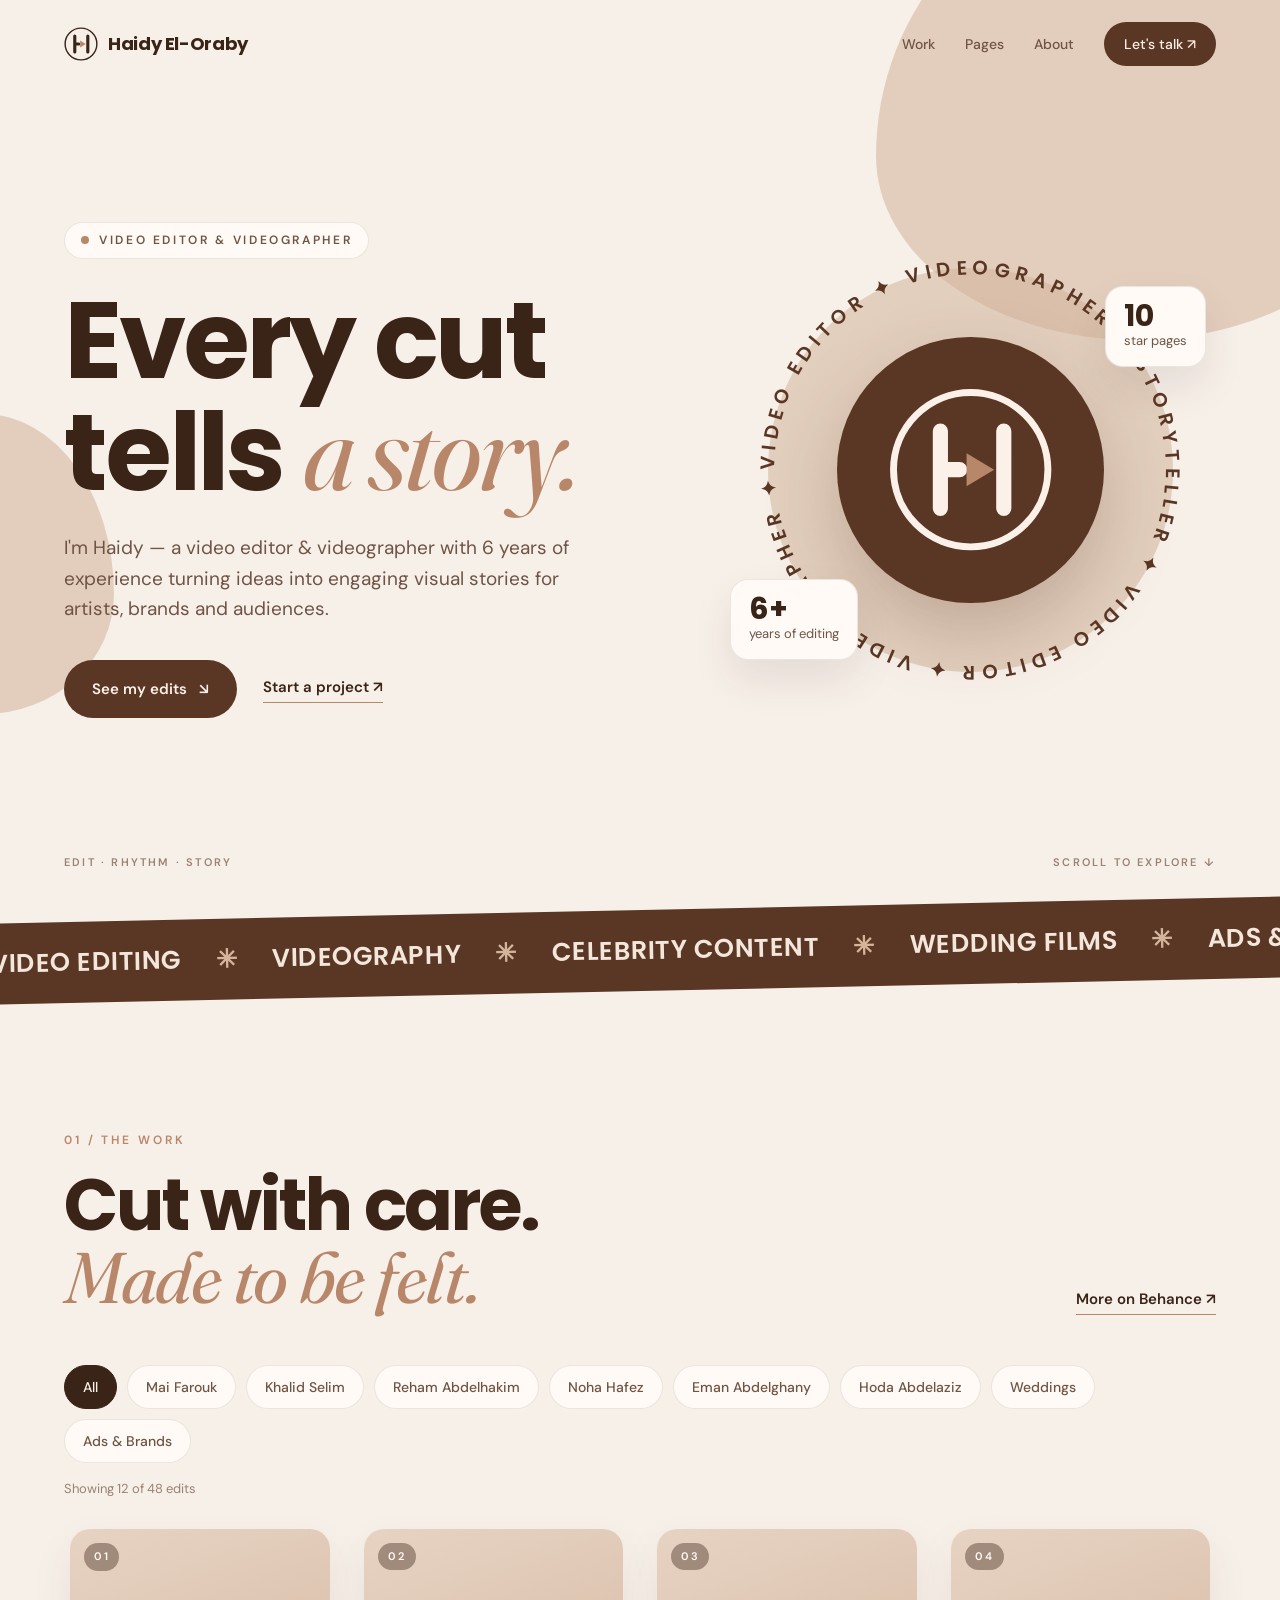
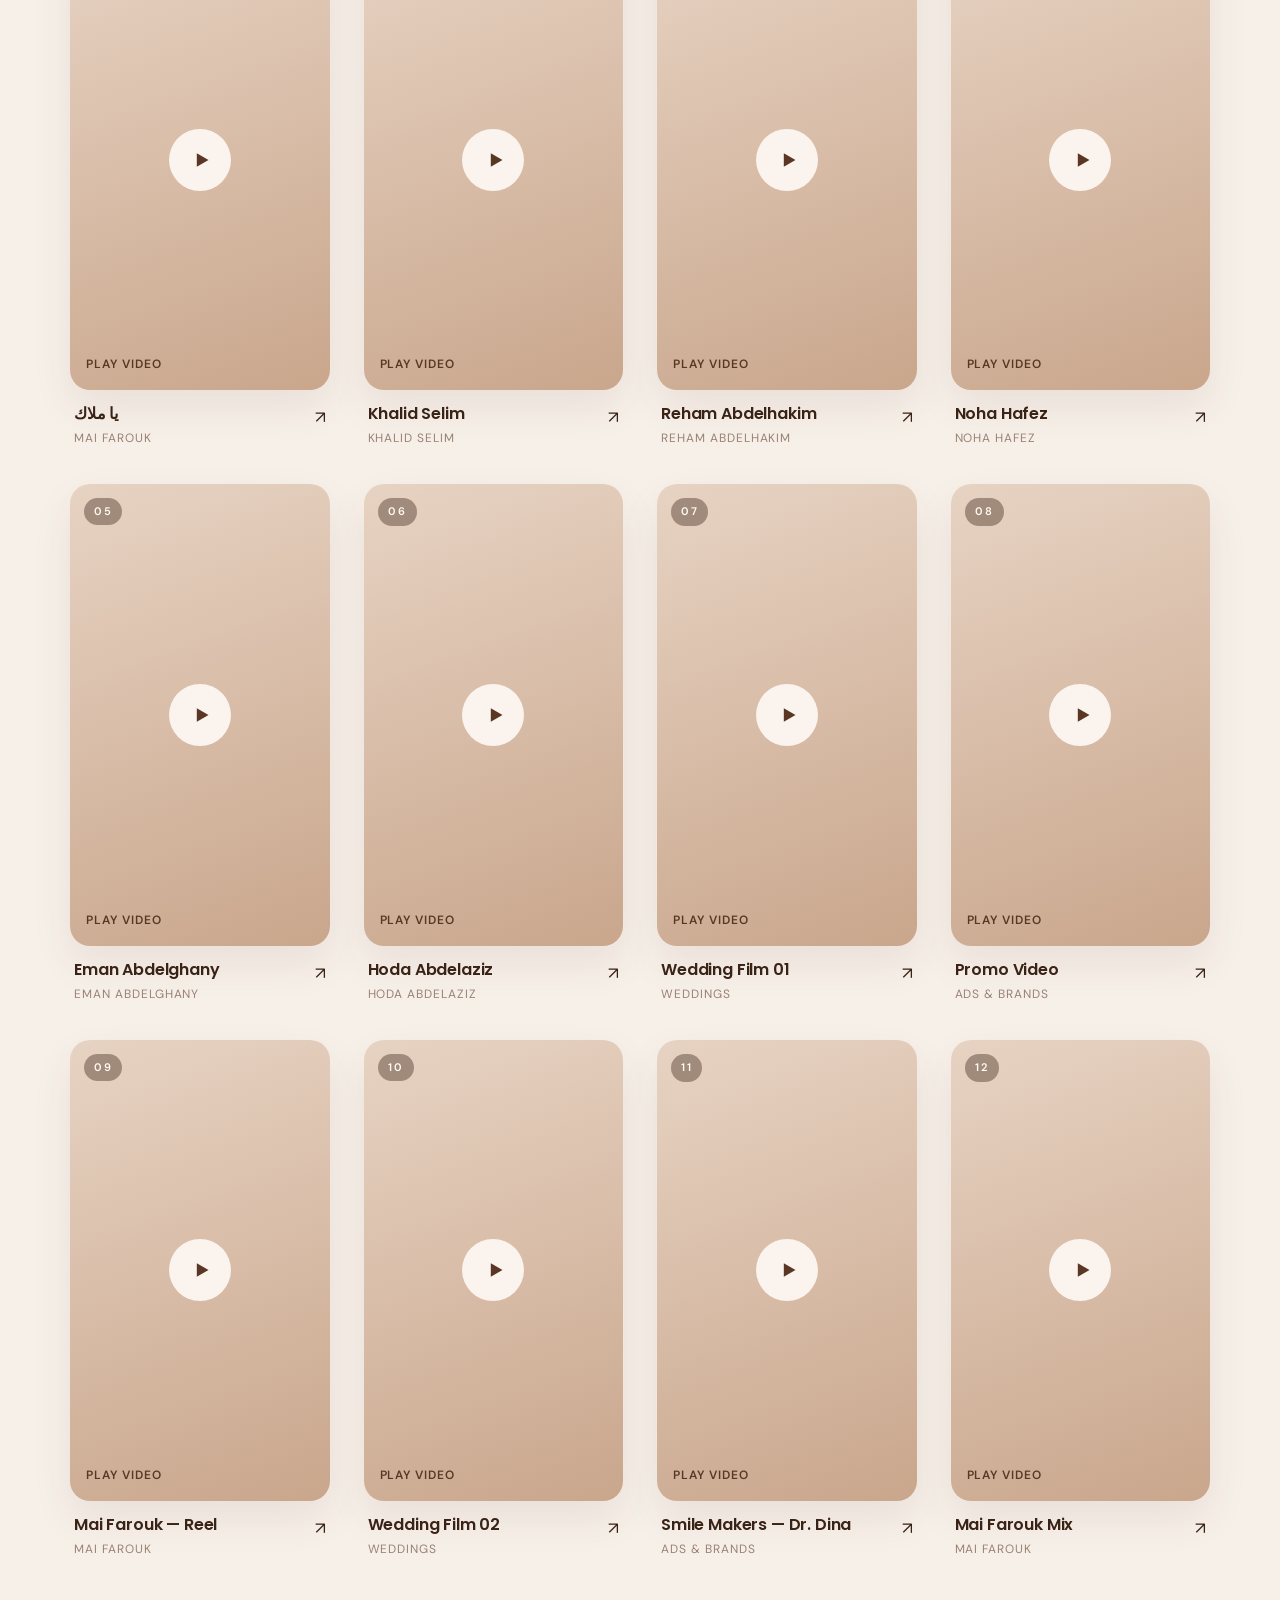
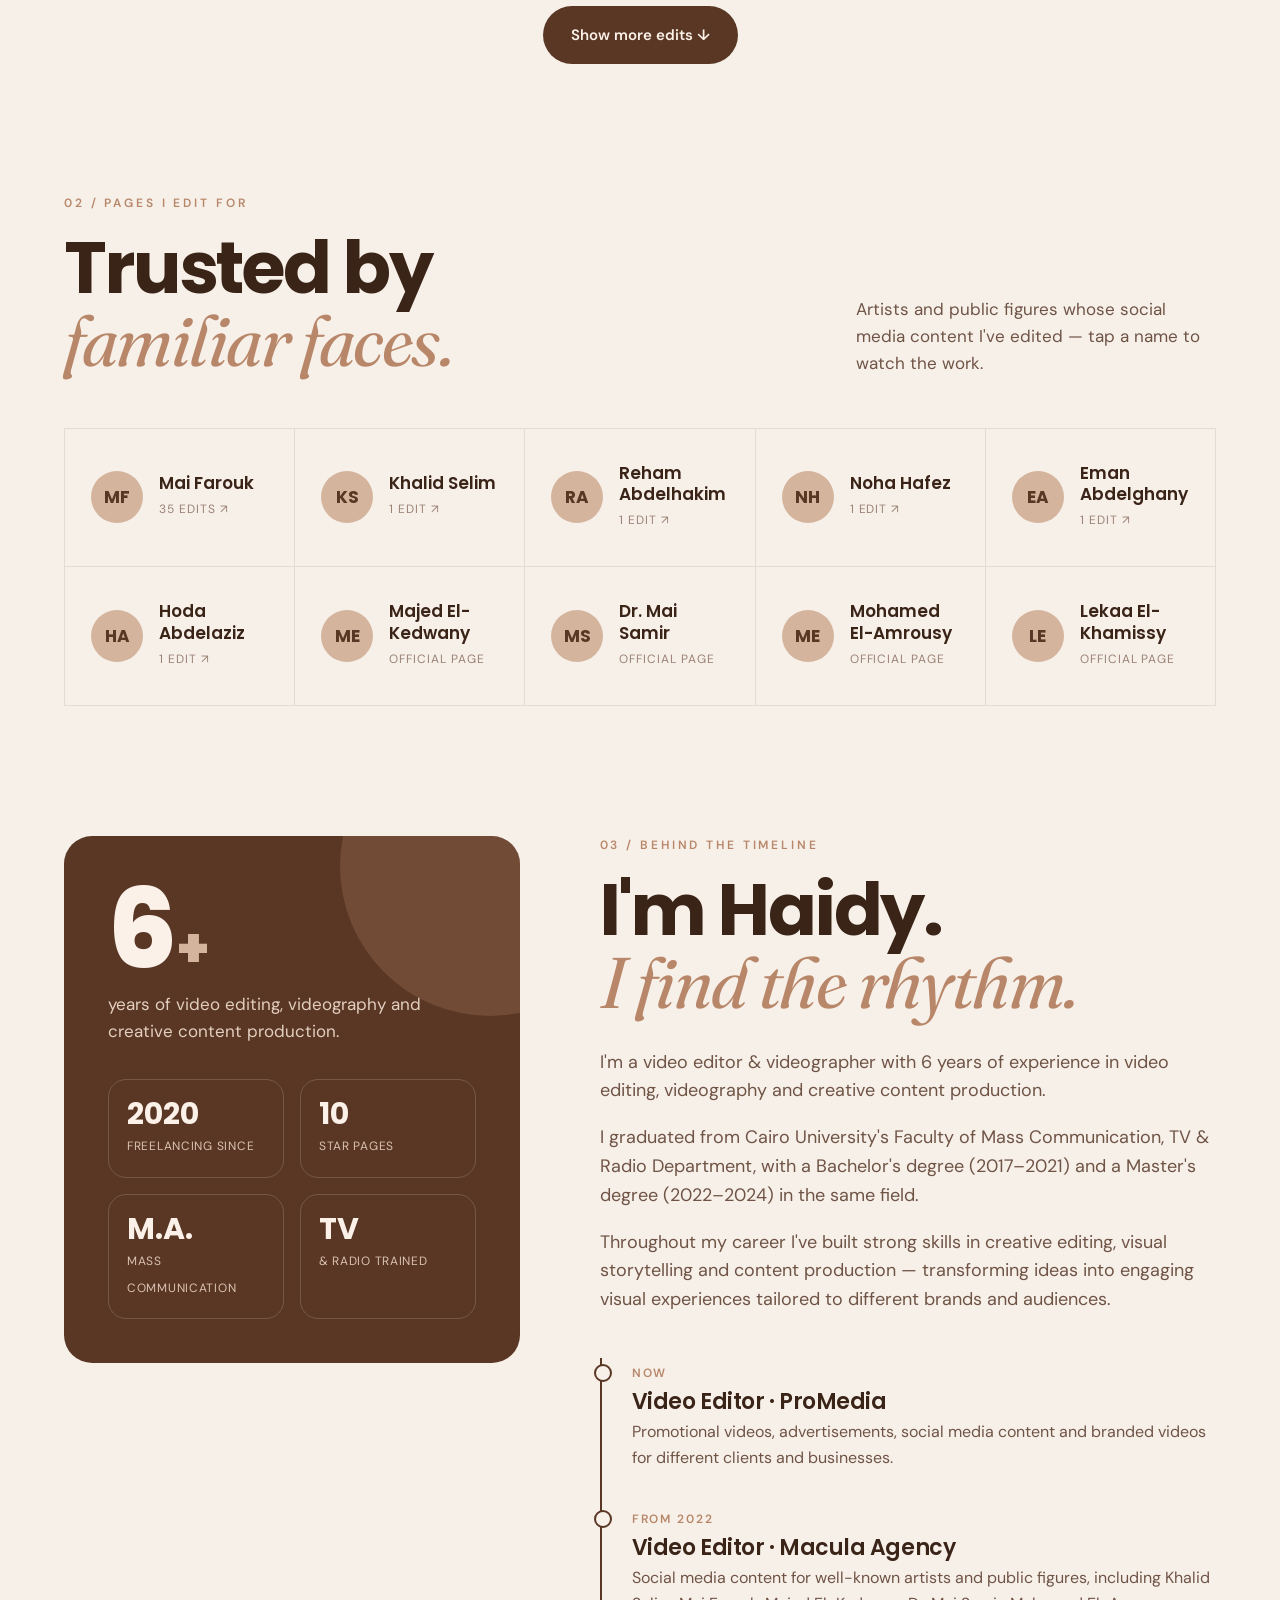
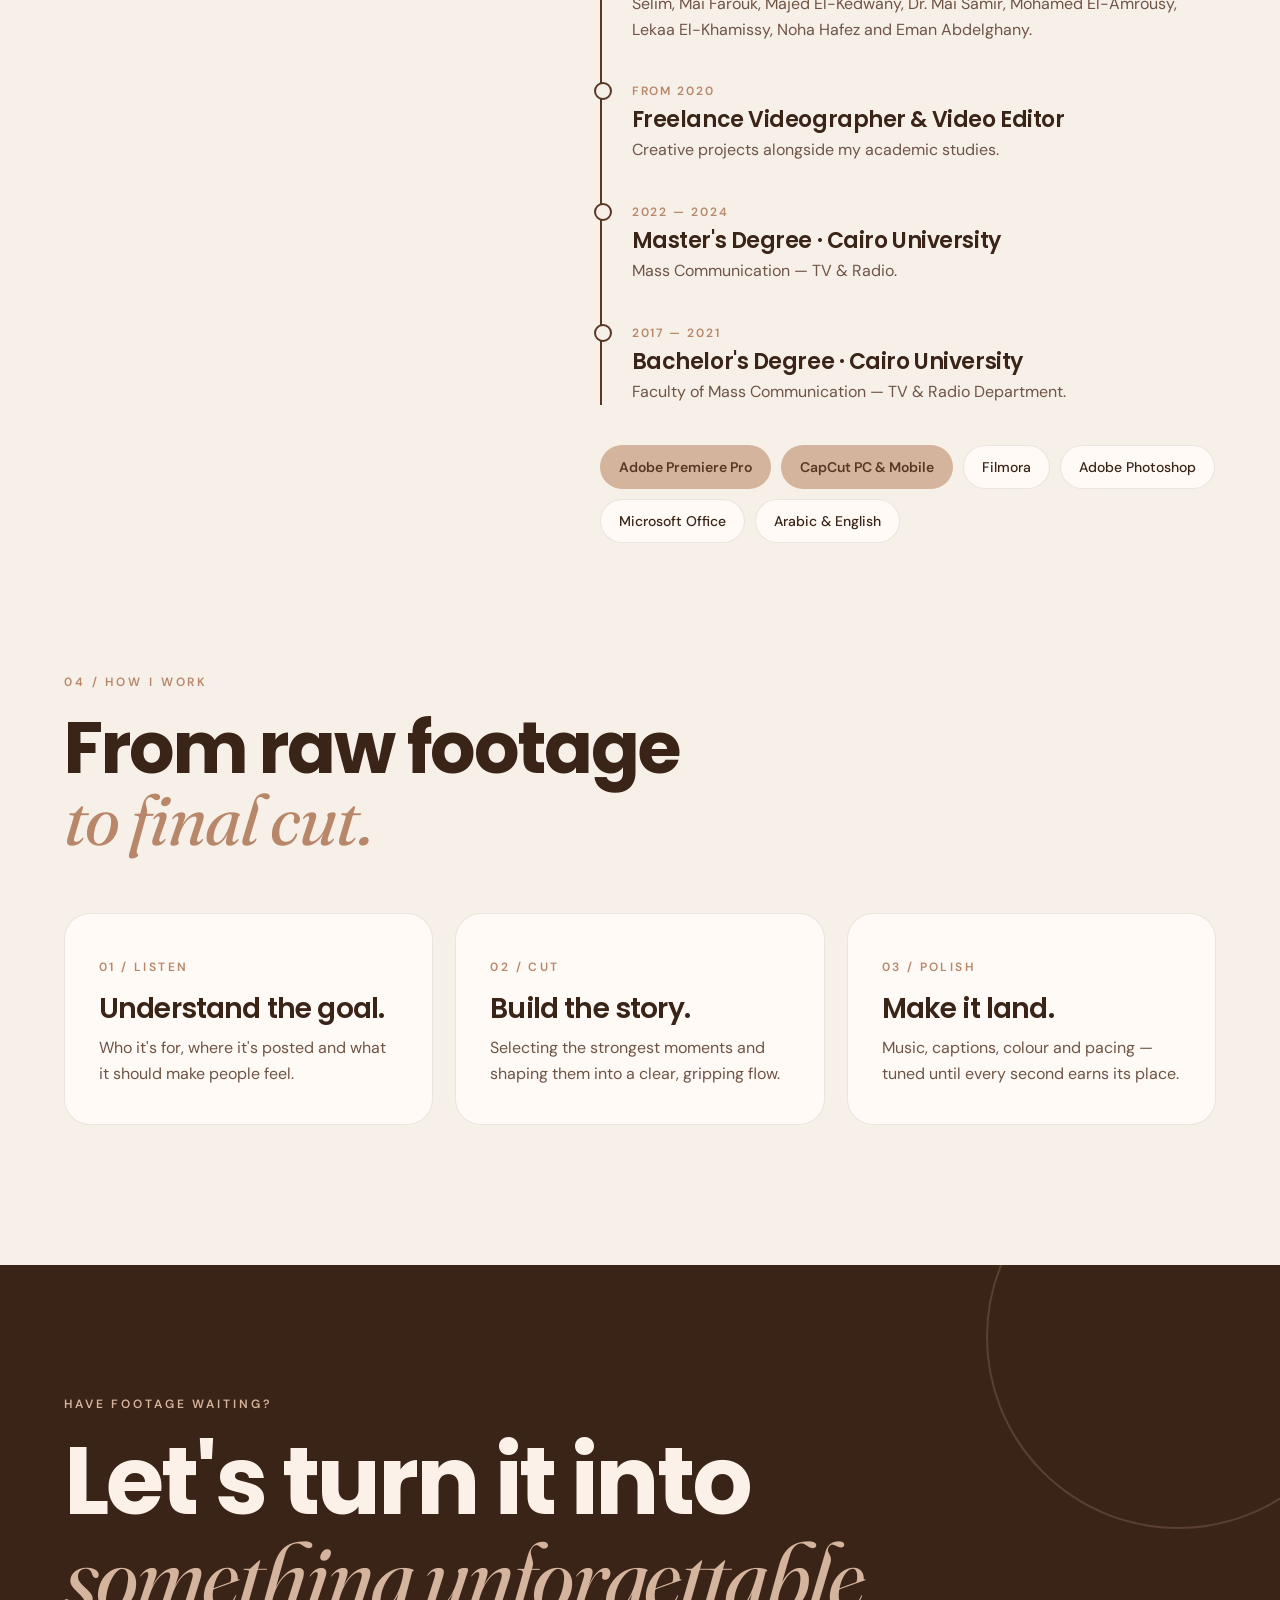
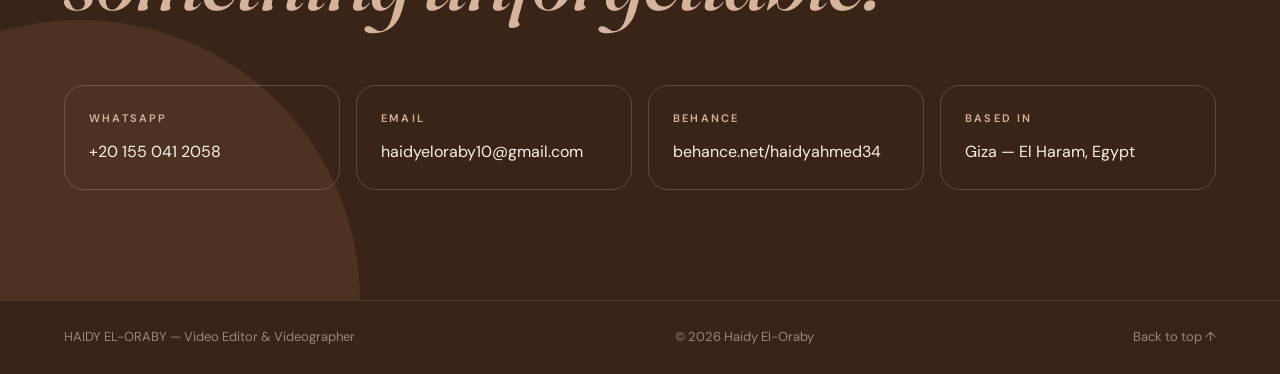
==== commit 9848ca10: "Haidy preview: move promo video to Ads & Brands Co-Authored-By: Claude Opus 5.5 <noreply@anthropic.c" ====
--- a/haidy-preview/index.html
+++ b/haidy-preview/index.html
@@ -317,8 +317,8 @@
  {id:"1rwoawl99WYotDDIghz-Ynxtt5vc0MIfP",title:"Eman Abdelghany",category:"Eman Abdelghany"},
  {id:"18FijEpwNC2I3NMwhXW8QmiSjd-orxSq9",title:"Hoda Abdelaziz",category:"Hoda Abdelaziz"},
  {id:"1XruSK42EJM5Ll8Q5LjSg2FZ05t0GiaHV",title:"Wedding Film 01",category:"Weddings"},
- {id:"1zMuTqmU8b5e1pwrxrA72fTBiDG_G7SQt",title:"Wedding Film 02",category:"Weddings"},
- {id:"1MUulA7D2bcv8ZQrtnDc3FlhLrW5blTtV",title:"Wedding Film 03",category:"Weddings"},
+ {id:"1zMuTqmU8b5e1pwrxrA72fTBiDG_G7SQt",title:"Promo Video",category:"Ads & Brands"},
+ {id:"1MUulA7D2bcv8ZQrtnDc3FlhLrW5blTtV",title:"Wedding Film 02",category:"Weddings"},
  {id:"1-8PWzBW177odL6N_gPIcy7CpsowaFuVQ",title:"Smile Makers — Dr. Dina",category:"Ads & Brands"},
  {id:"16xD-hGjY9HctRY21GBdiyt4NJ2lMjHUB",title:"Progressive Overload",category:"Ads & Brands"},
  {id:"1BP-KJl4Wjn03I-mJOiXtir5YeyQM5SOT",title:"Brand Reel 01",category:"Ads & Brands"},
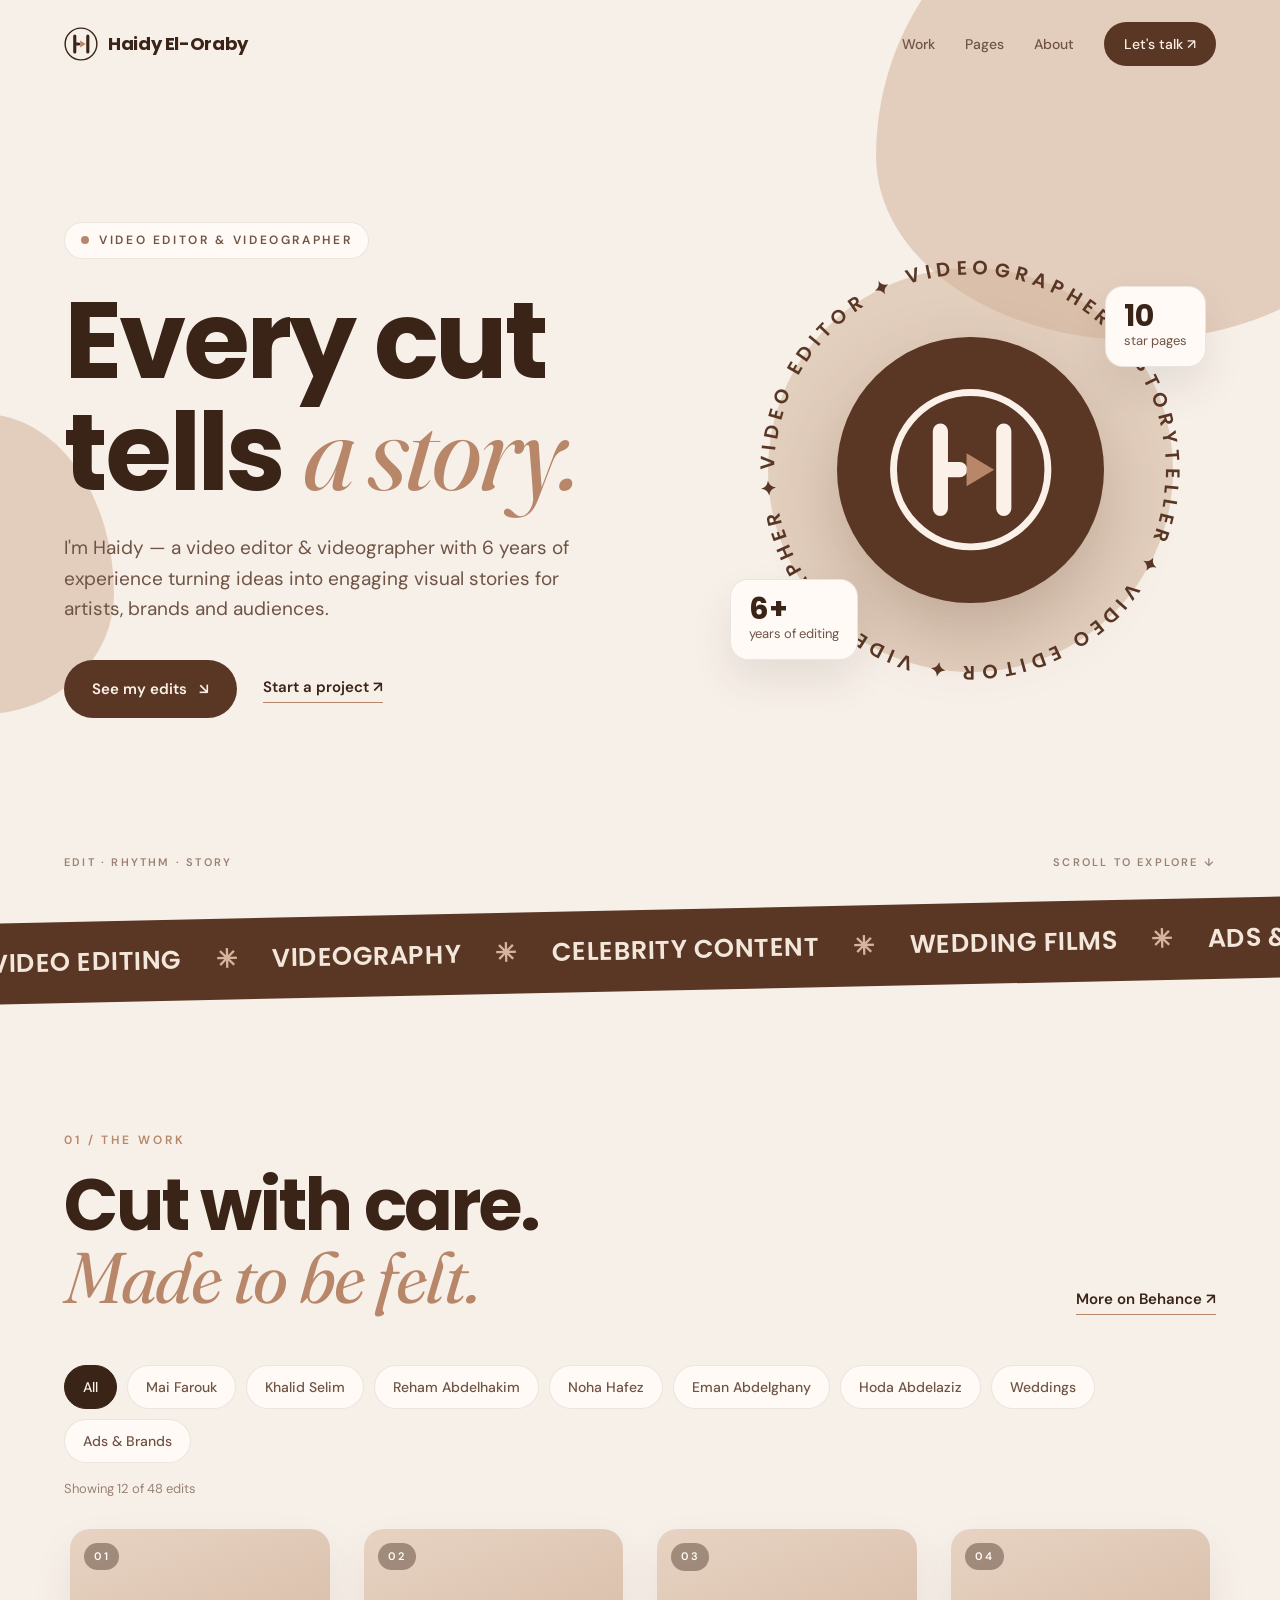
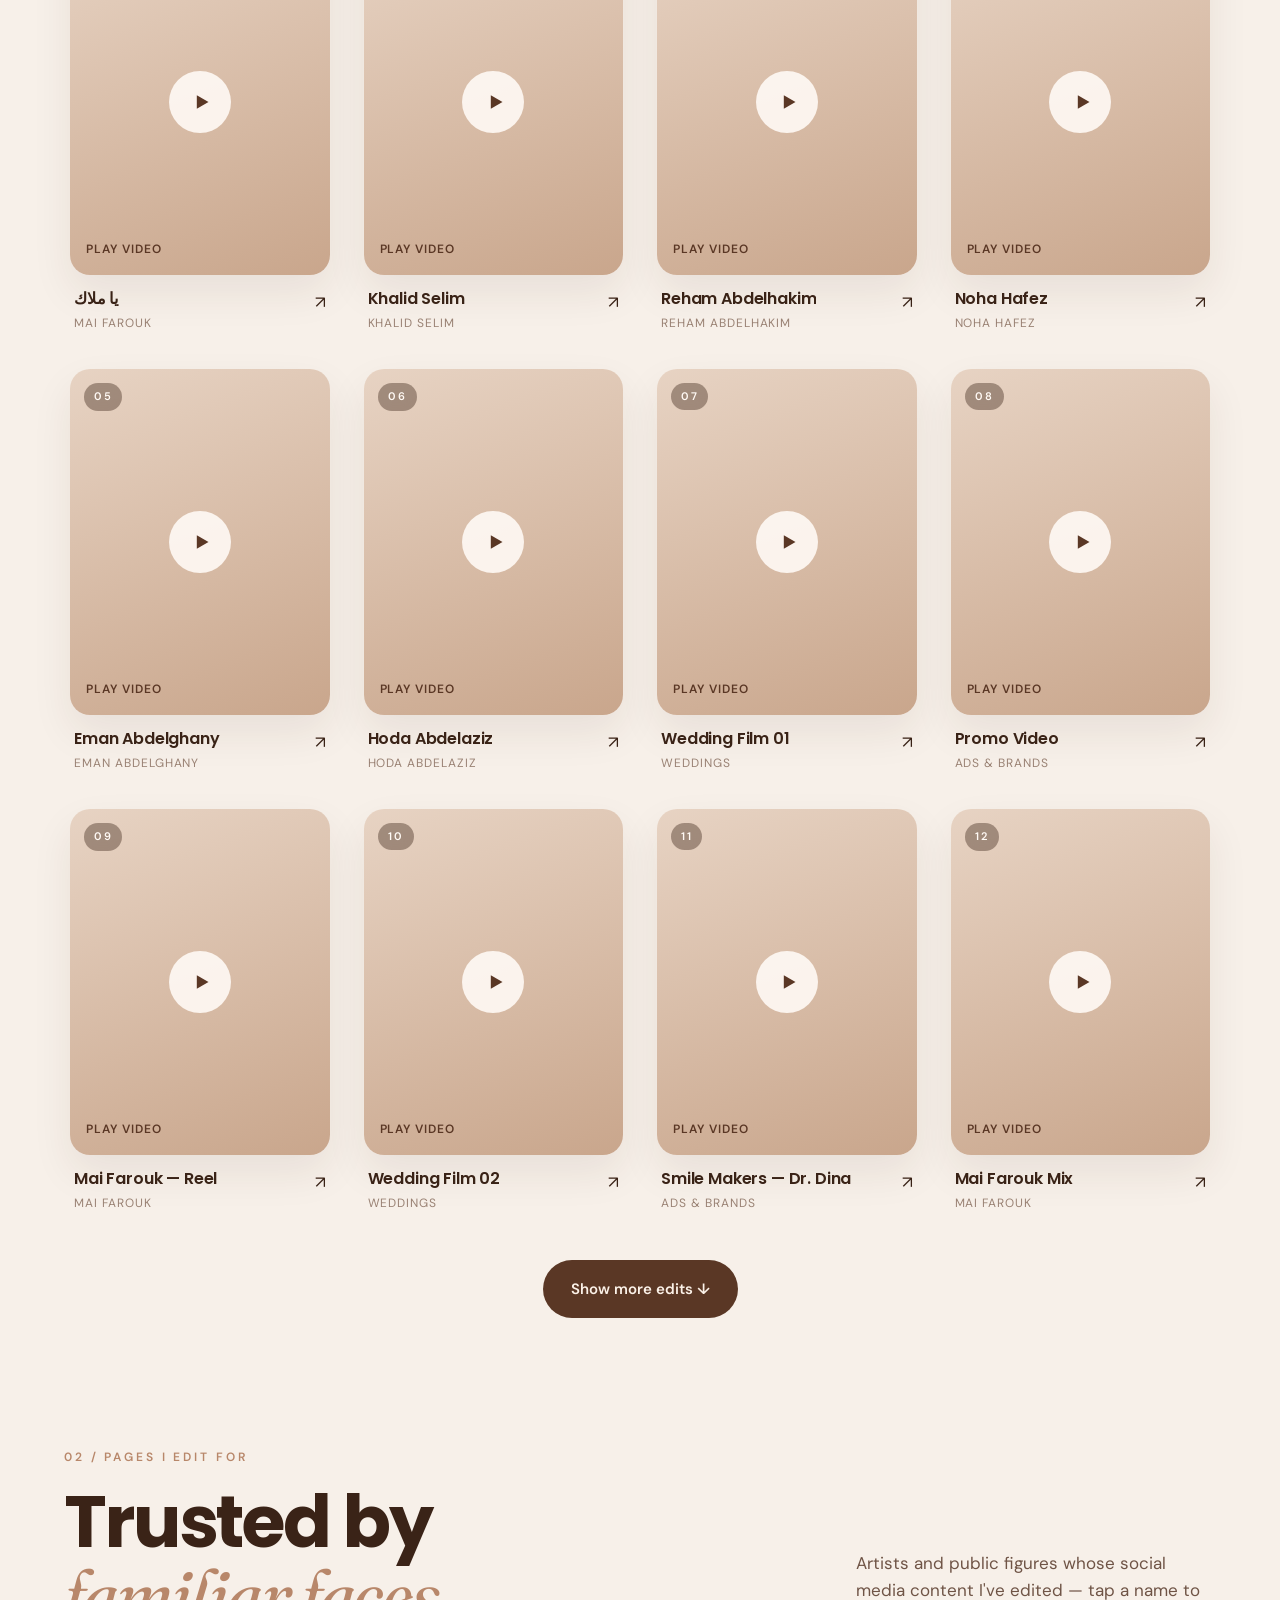
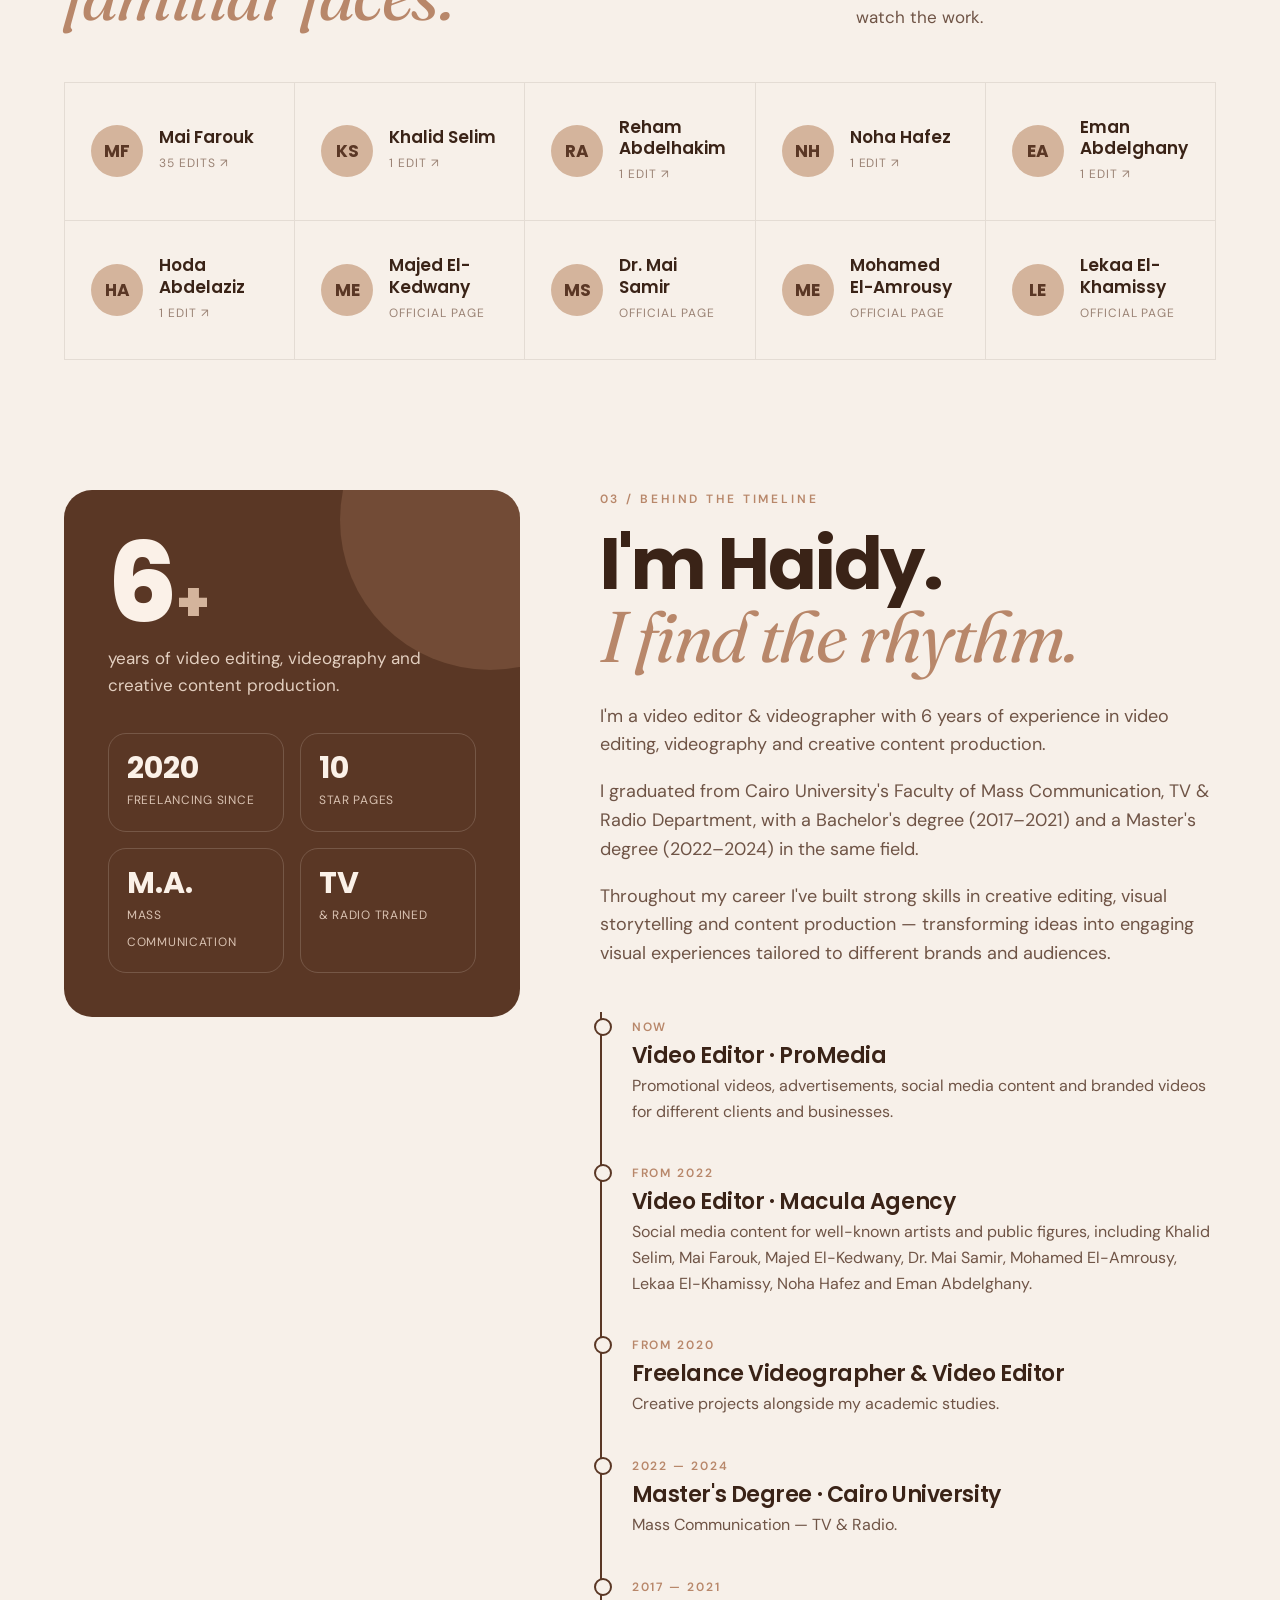
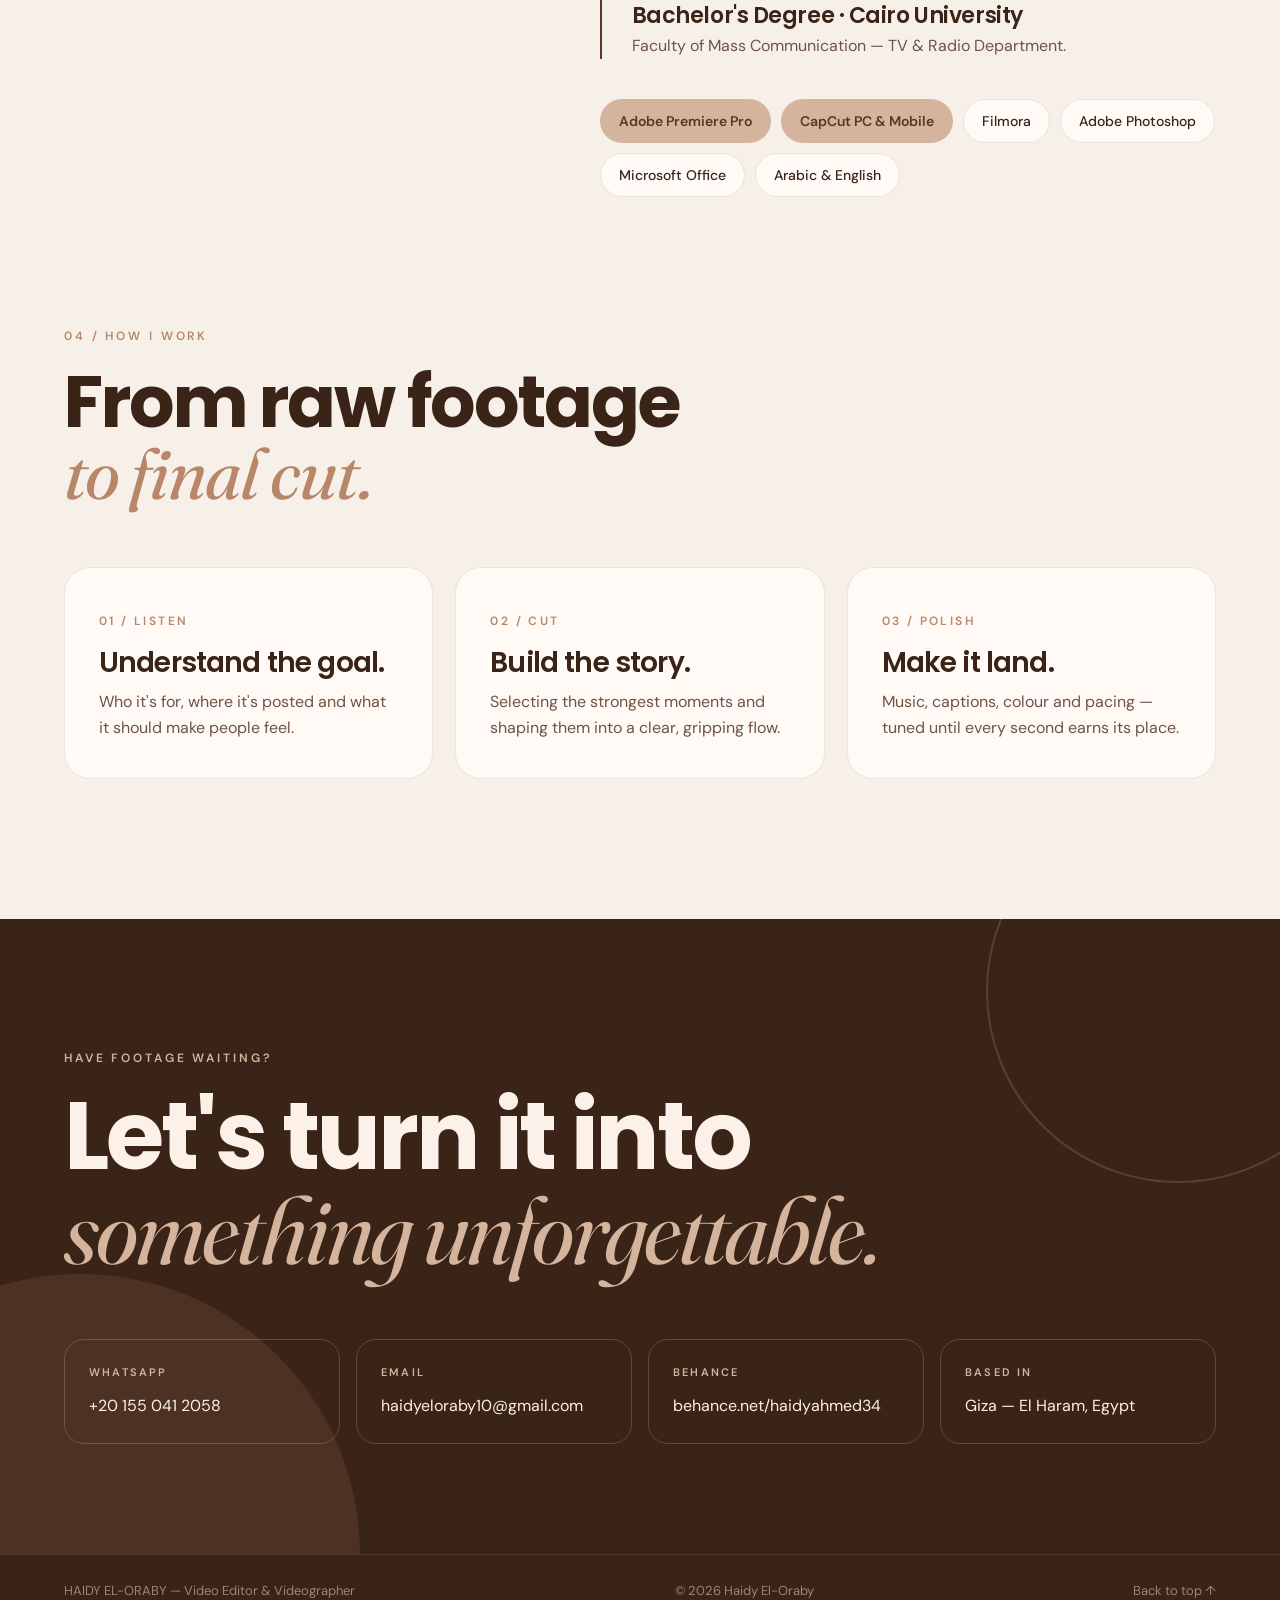
==== commit 1fd6050e: "Haidy preview: uniform video card sizes Co-Authored-By: Claude Opus 5.5 <noreply@anthropic.com> Clau" ====
--- a/haidy-preview/index.html
+++ b/haidy-preview/index.html
@@ -69,8 +69,8 @@
 .video-grid{display:grid;grid-template-columns:repeat(4,minmax(0,1fr));gap:34px 22px}
 .video-card{text-align:left;opacity:0;transform:translateY(24px);animation:in .7s forwards;animation-delay:var(--d)}
 @keyframes in{to{opacity:1;transform:none}}
-.cover{position:relative;aspect-ratio:9/16;border-radius:20px;overflow:hidden;background:linear-gradient(160deg,#e7d3c3,#c9a68c);box-shadow:0 18px 40px #3a231714}
-.cover.wide{aspect-ratio:16/9}.cover.square{aspect-ratio:1}
+.cover{position:relative;aspect-ratio:3/4;isolation:isolate;border-radius:20px;overflow:hidden;background:linear-gradient(160deg,#e7d3c3,#c9a68c);box-shadow:0 18px 40px #3a231714}
+.cover.wide,.cover.square{background:#2a1910}.cover.wide:before,.cover.square:before{content:'';position:absolute;inset:-20px;background:var(--bg) center/cover;filter:blur(18px) brightness(.75);z-index:-1}.cover.wide img,.cover.square img{object-fit:contain}
 .cover img{width:100%;height:100%;object-fit:cover;transition:transform .7s}
 .video-card:hover .cover img{transform:scale(1.06)}
 .cover .play{position:absolute;left:50%;top:50%;width:62px;height:62px;margin:-31px 0 0 -31px;border-radius:50%;background:#fffaf5e6;display:grid;place-items:center;transition:transform .3s,background .3s}
@@ -79,7 +79,7 @@
 .cover .num{position:absolute;left:14px;top:14px;font-size:11px;letter-spacing:.14em;font-weight:600;color:#fffaf5;background:#3a231766;backdrop-filter:blur(6px);padding:5px 10px;border-radius:99px}
 .cover .ph{position:absolute;inset:auto 0 0;padding:16px;font-size:12px;color:#5a3725;font-weight:600;letter-spacing:.08em}
 .info{display:flex;justify-content:space-between;gap:10px;padding:14px 4px 0}
-.info h3{font-size:16px;font-weight:600;letter-spacing:-.01em;line-height:1.3}
+.info h3{font-size:16px;font-weight:600;letter-spacing:-.01em;line-height:1.3;display:-webkit-box;-webkit-line-clamp:1;-webkit-box-orient:vertical;overflow:hidden}
 .info small{display:block;color:var(--muted);font-size:12px;letter-spacing:.08em;margin-top:4px}
 /* stars */
 .stars-grid{display:grid;grid-template-columns:repeat(5,1fr);border-top:1px solid var(--line);border-left:1px solid var(--line)}
@@ -342,7 +342,7 @@
 /* accept a full Drive link in "link" or "id" */
 videos.forEach(v=>{const src=v.link||v.id||'';const m=src.match(/(?:\/d\/|id=)([\w-]{20,})/);if(m)v.id=m[1];else if(src&&!/\//.test(src))v.id=src});
 const thumb=v=>v.thumb||(v.id?`https://drive.google.com/thumbnail?id=${v.id}&sz=w800`:'');
-function fitCover(img){const c=img.parentElement,r=img.naturalWidth/img.naturalHeight;if(r>1.2)c.classList.add('wide');else if(r>.85)c.classList.add('square')}
+function fitCover(img){const c=img.parentElement,r=img.naturalWidth/img.naturalHeight;if(r>.85){c.classList.add(r>1.2?'wide':'square');c.style.setProperty('--bg',`url("${img.src}")`)}}
 function noThumb(img){const c=img.parentElement;img.remove();c.insertAdjacentHTML('beforeend','<span class="ph">PLAY VIDEO</span>')}
 if(instagram){document.querySelector('.contacts').insertAdjacentHTML('beforeend',`<a href="${instagram}" target="_blank" rel="noopener"><small>INSTAGRAM</small><span>${instagram.replace(/https?:\/\/(www\.)?instagram\.com\//,'@').replace(/\/$/,'')}</span></a>`);document.querySelector('.contacts').style.gridTemplateColumns='repeat(auto-fit,minmax(220px,1fr))'}
 function render(){
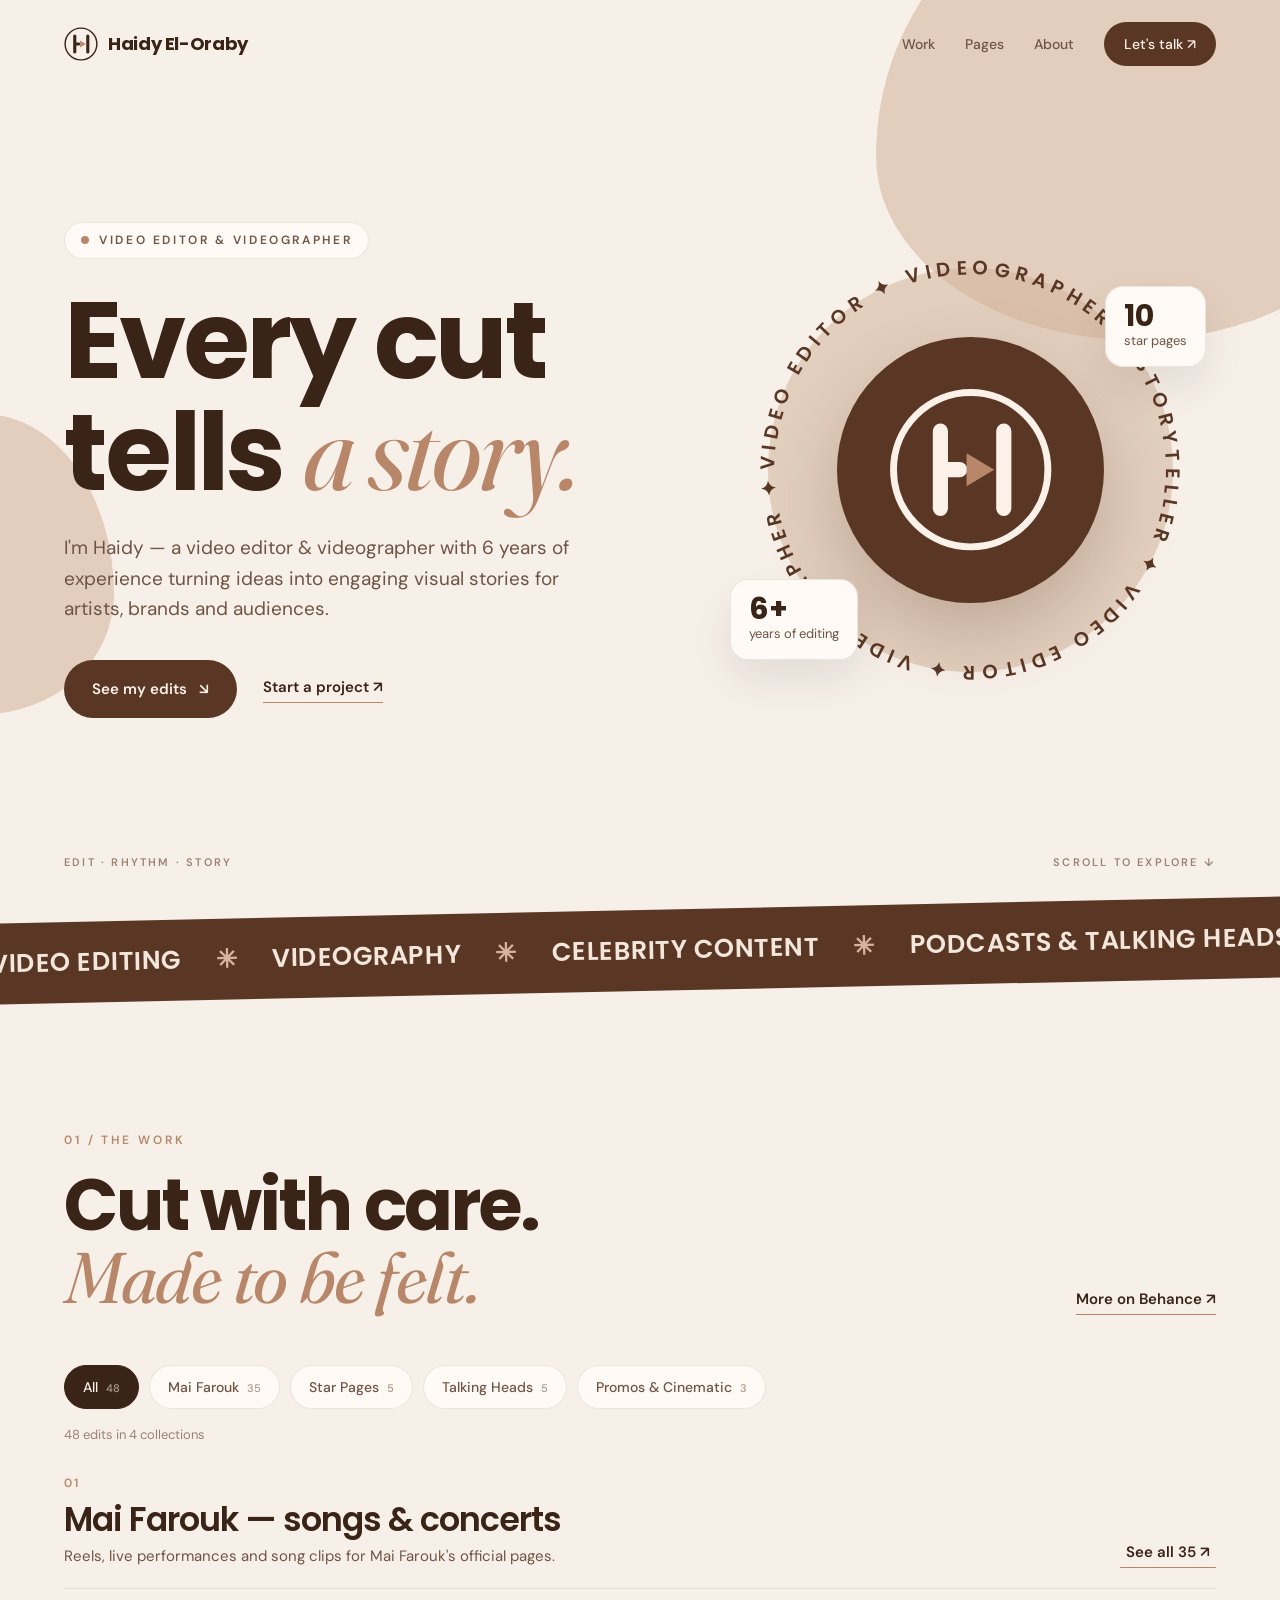
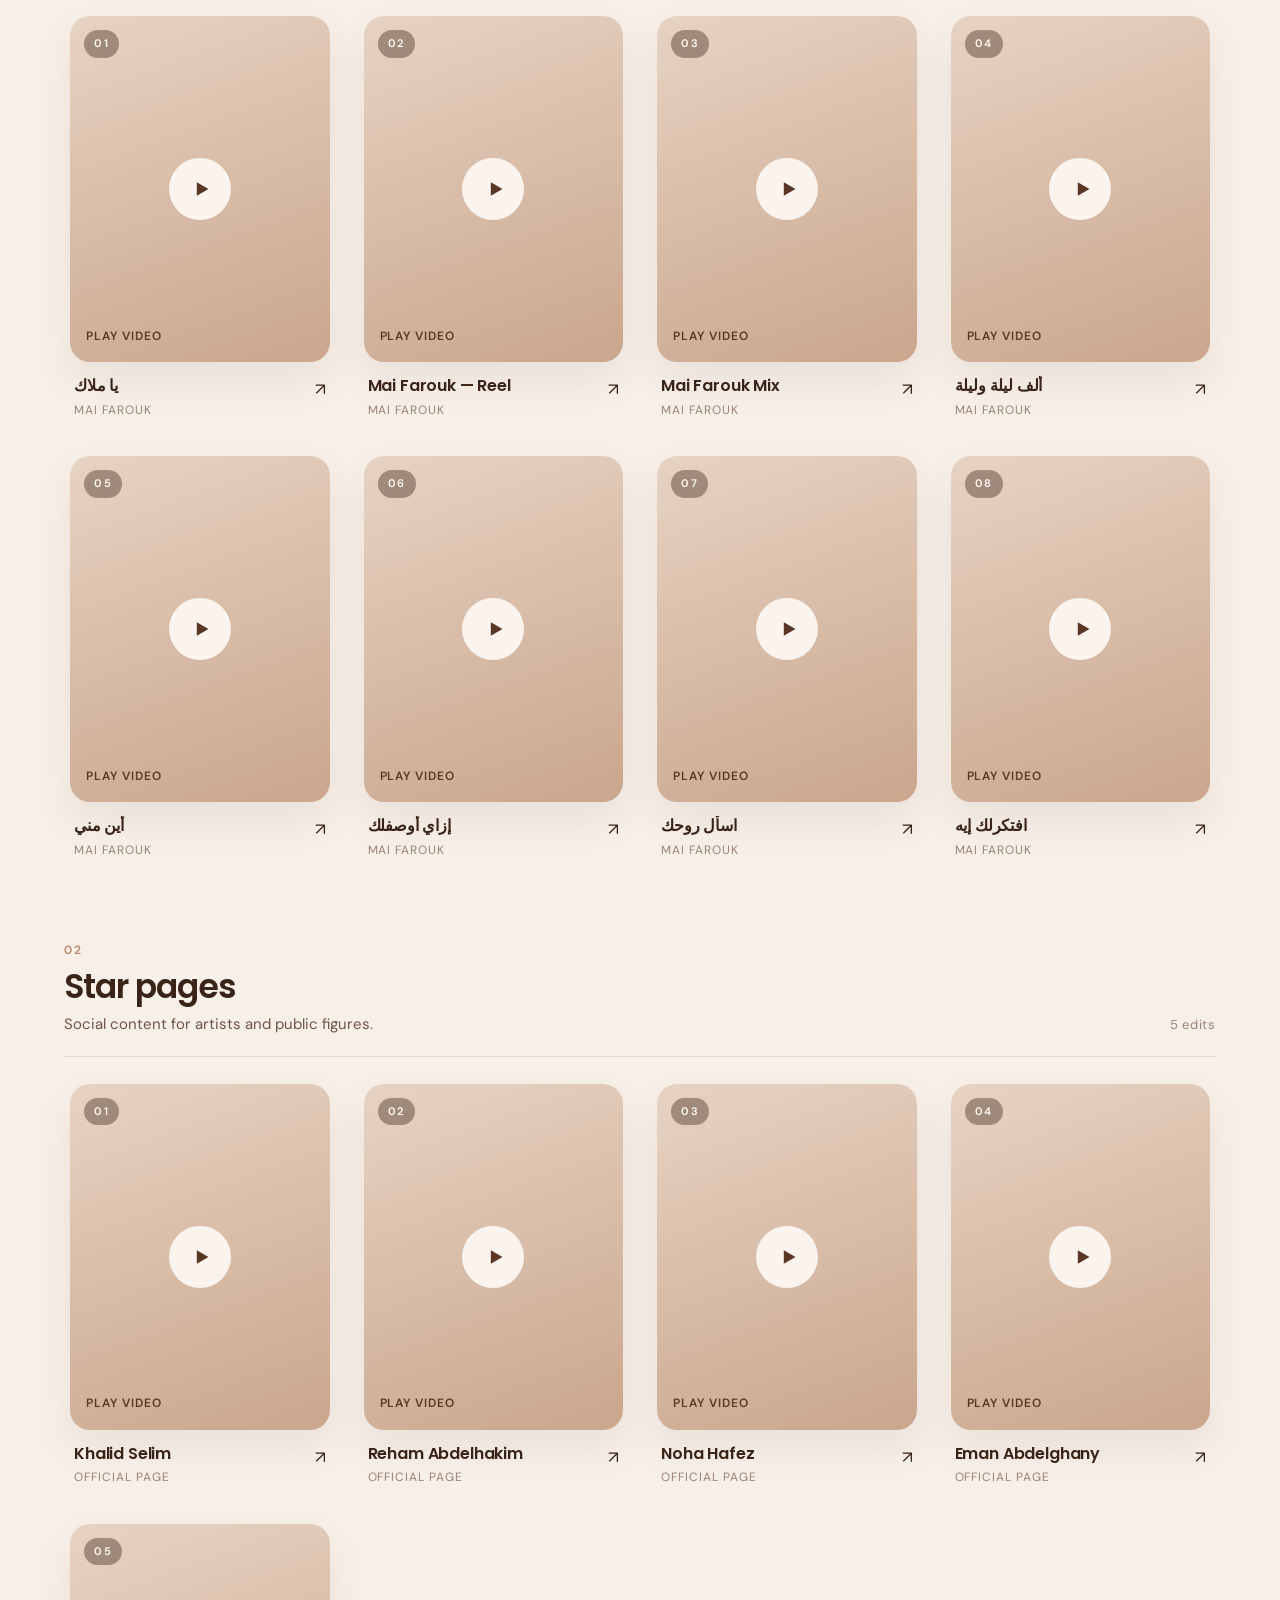
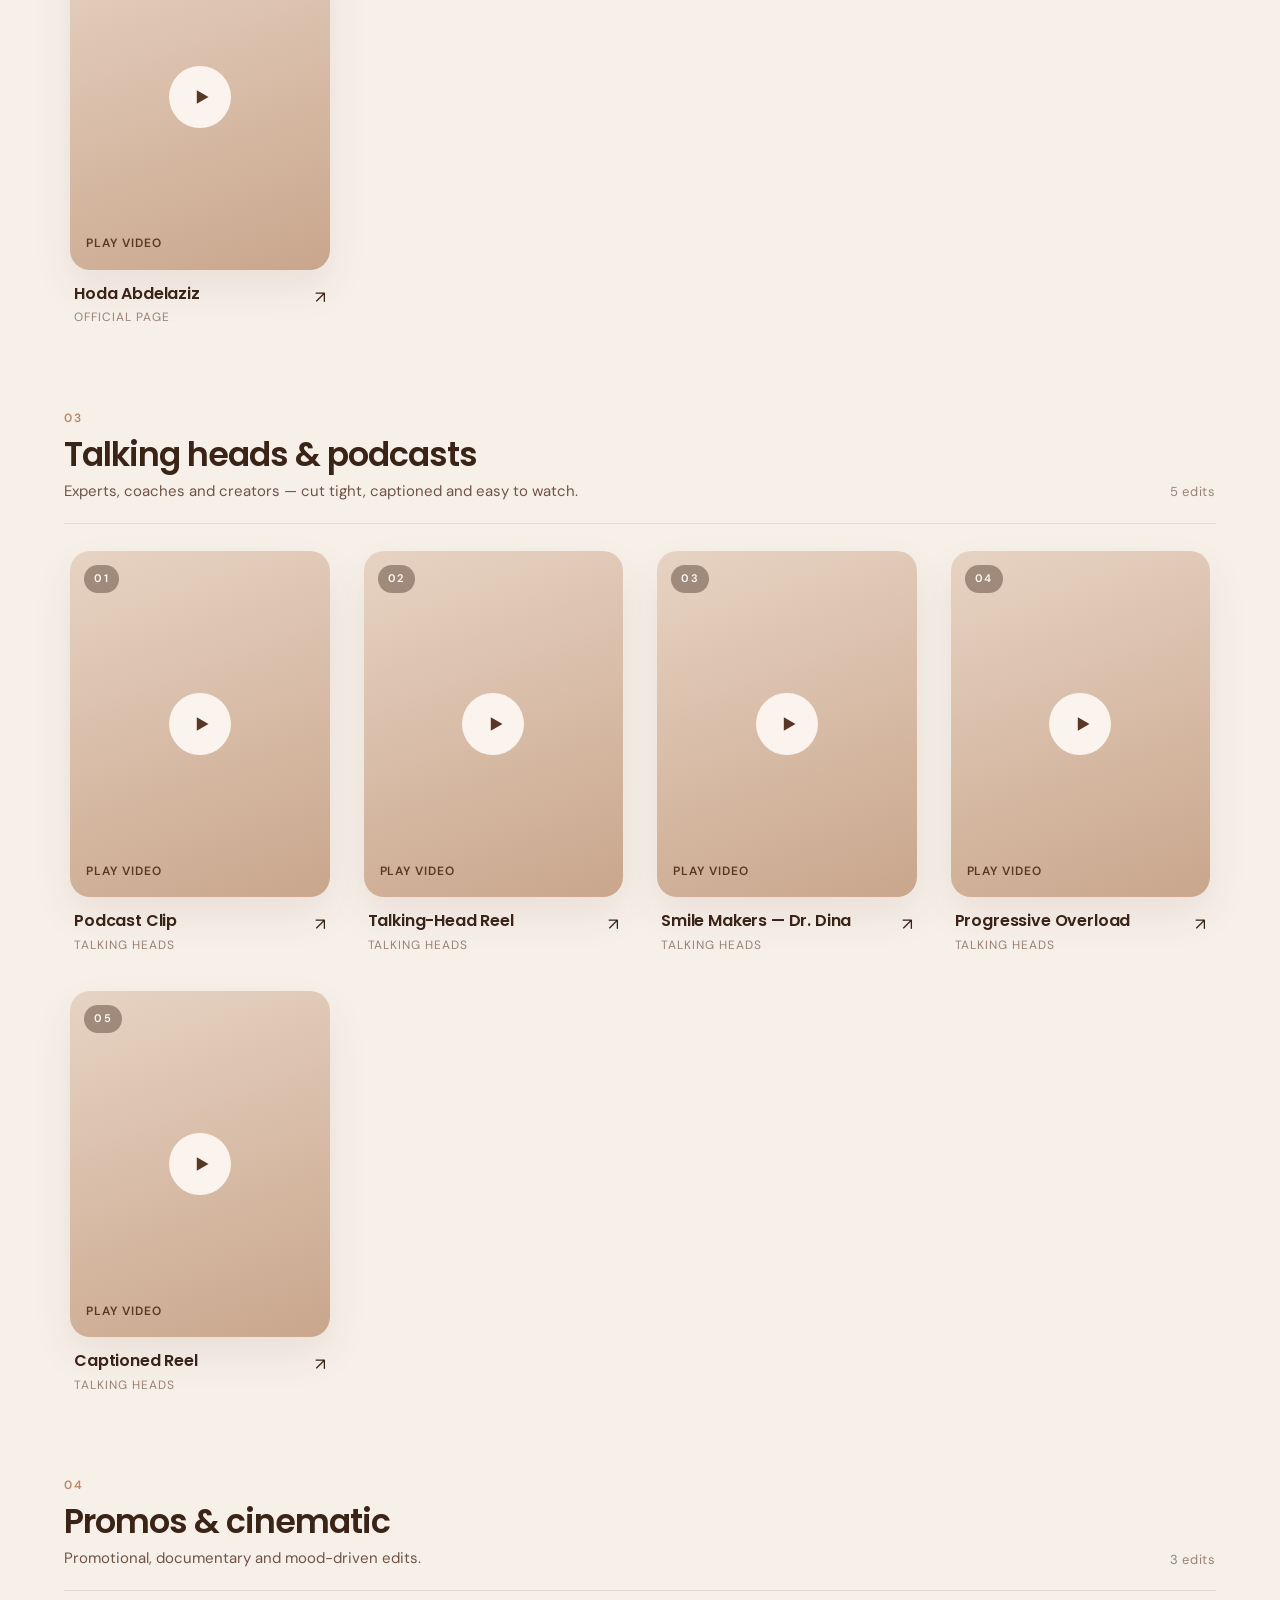
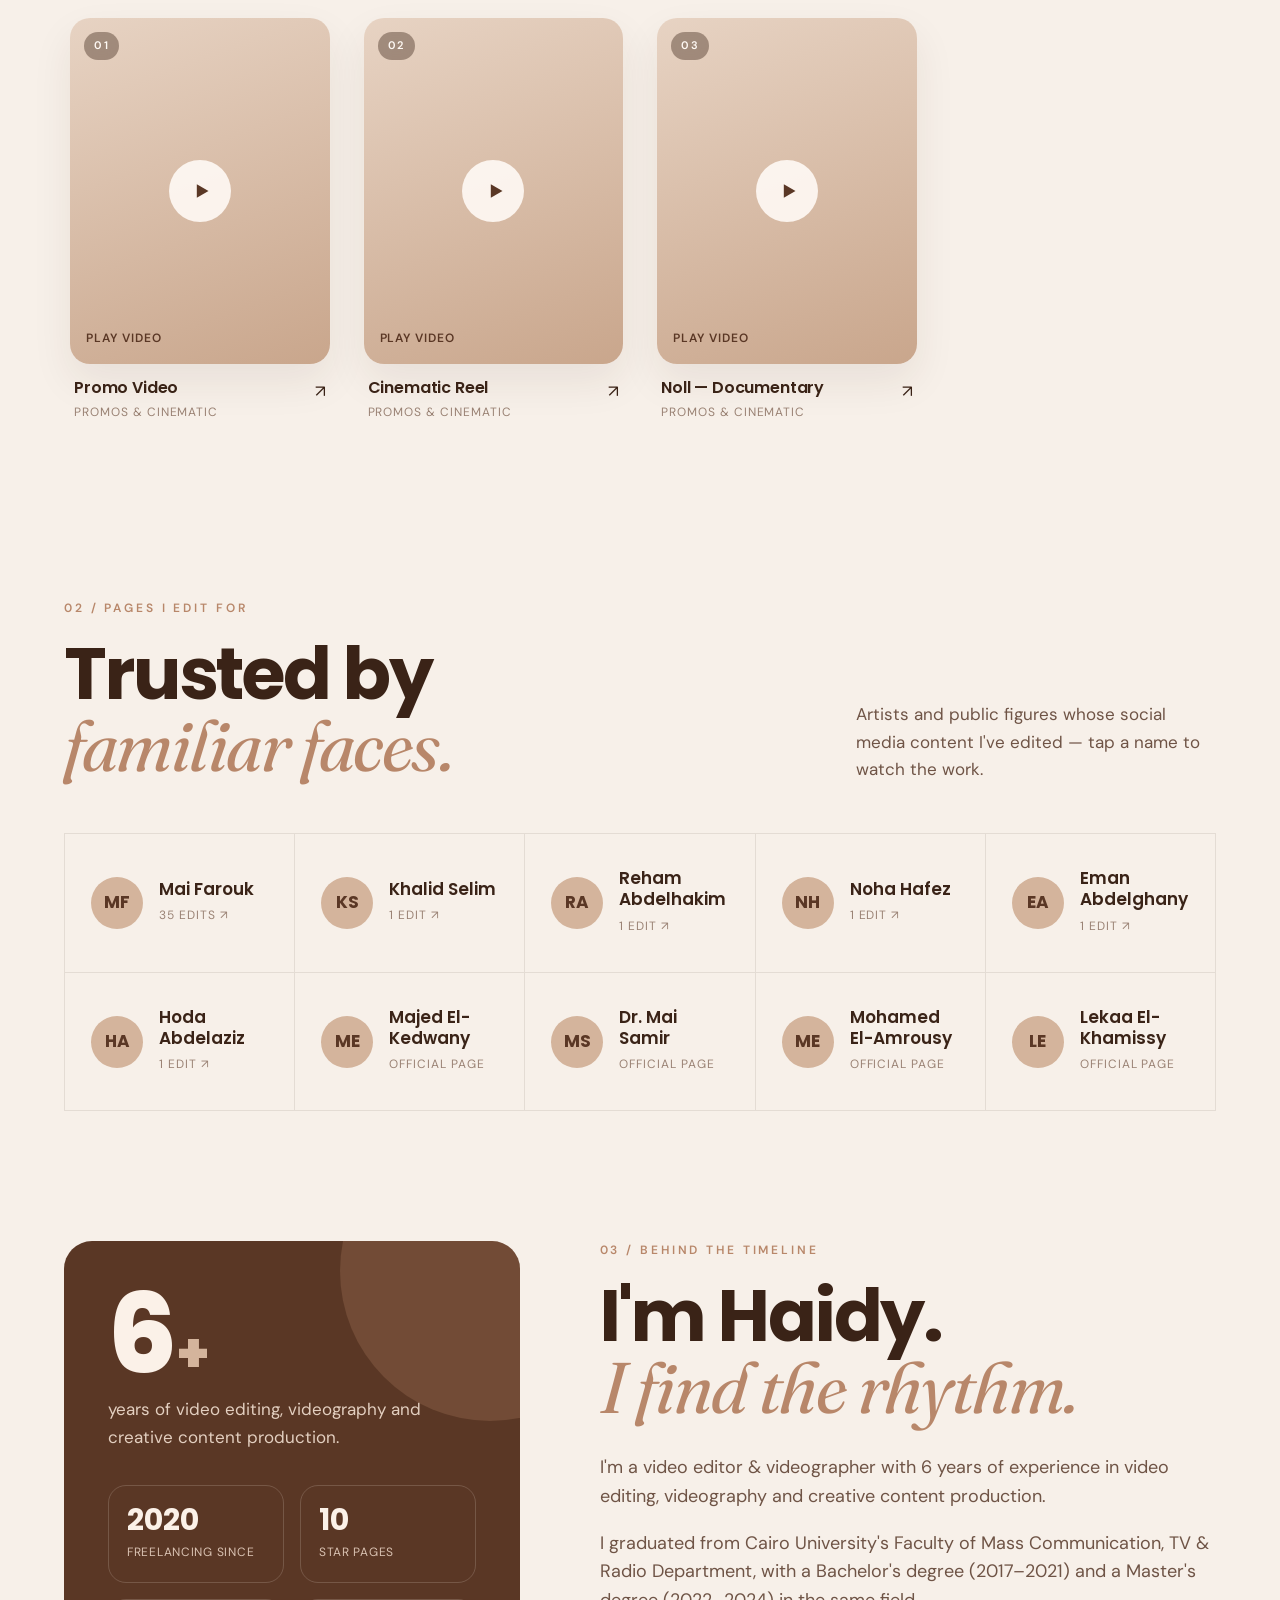
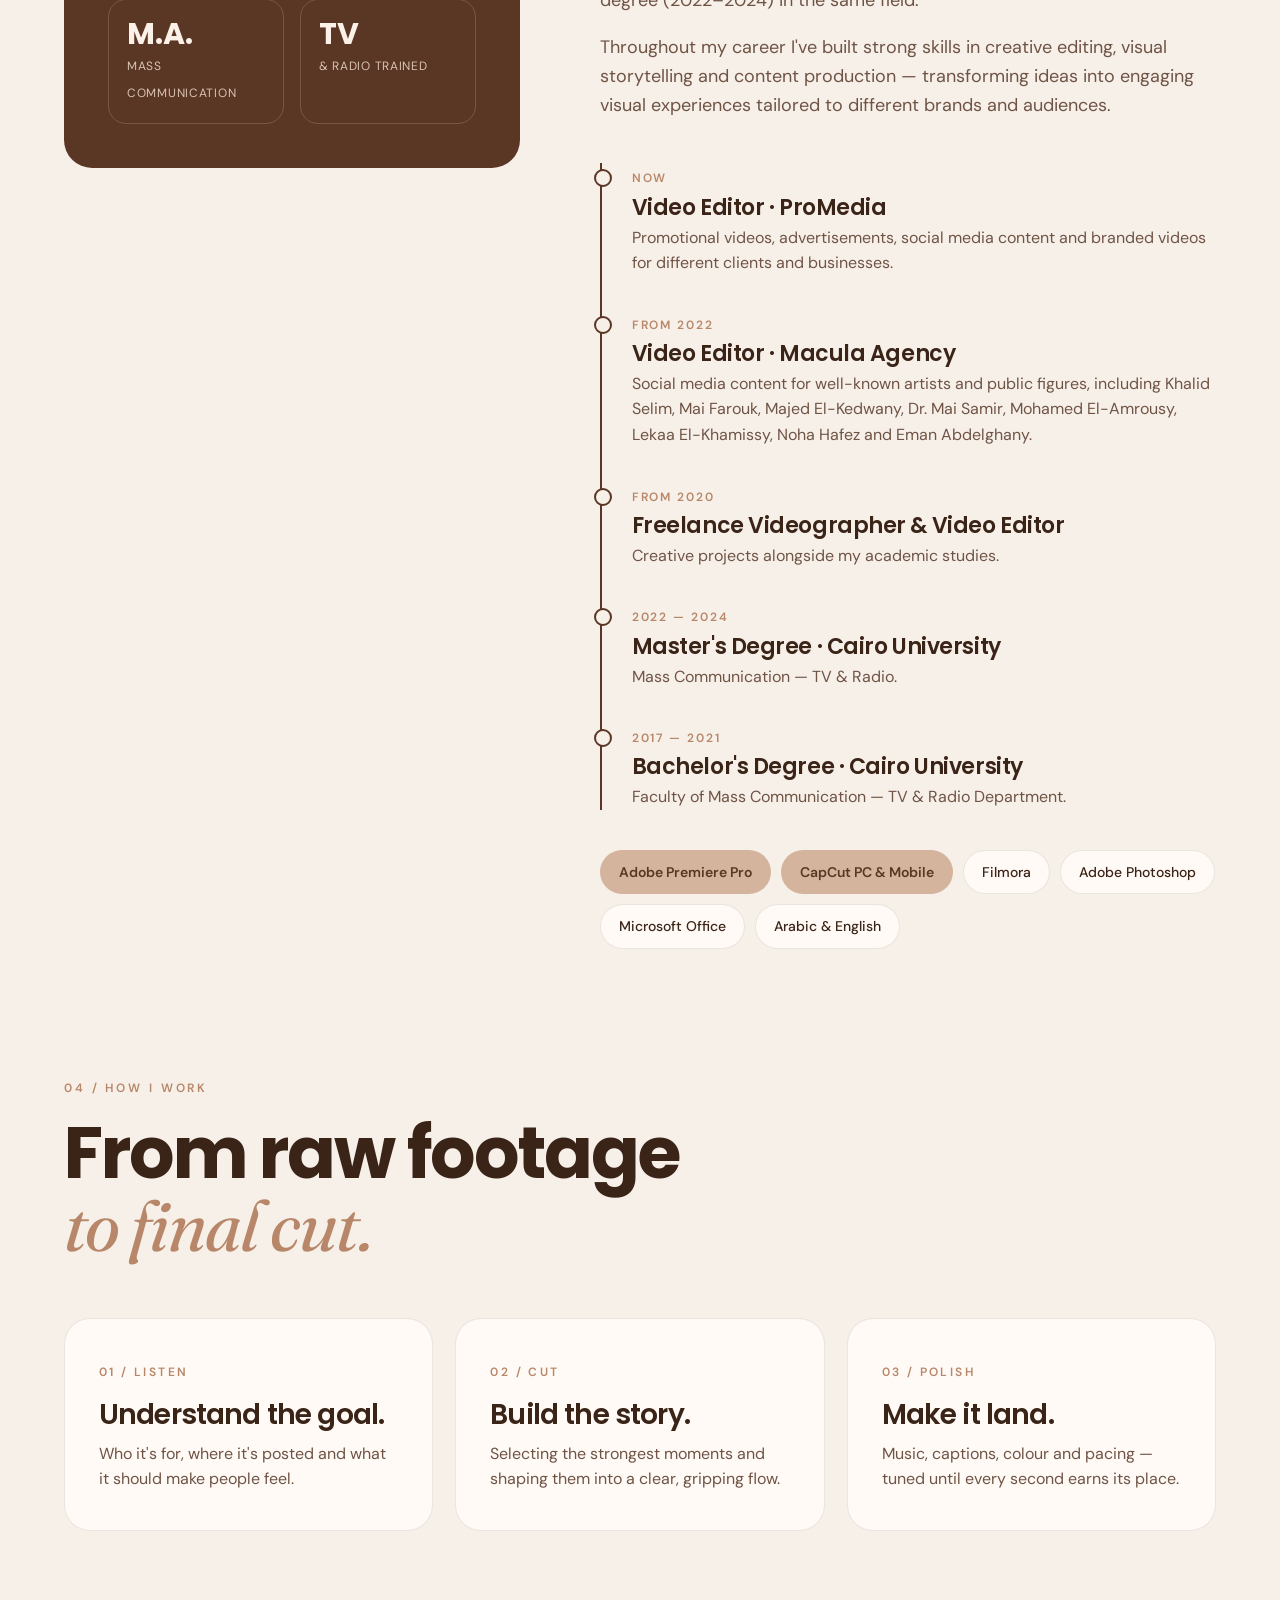
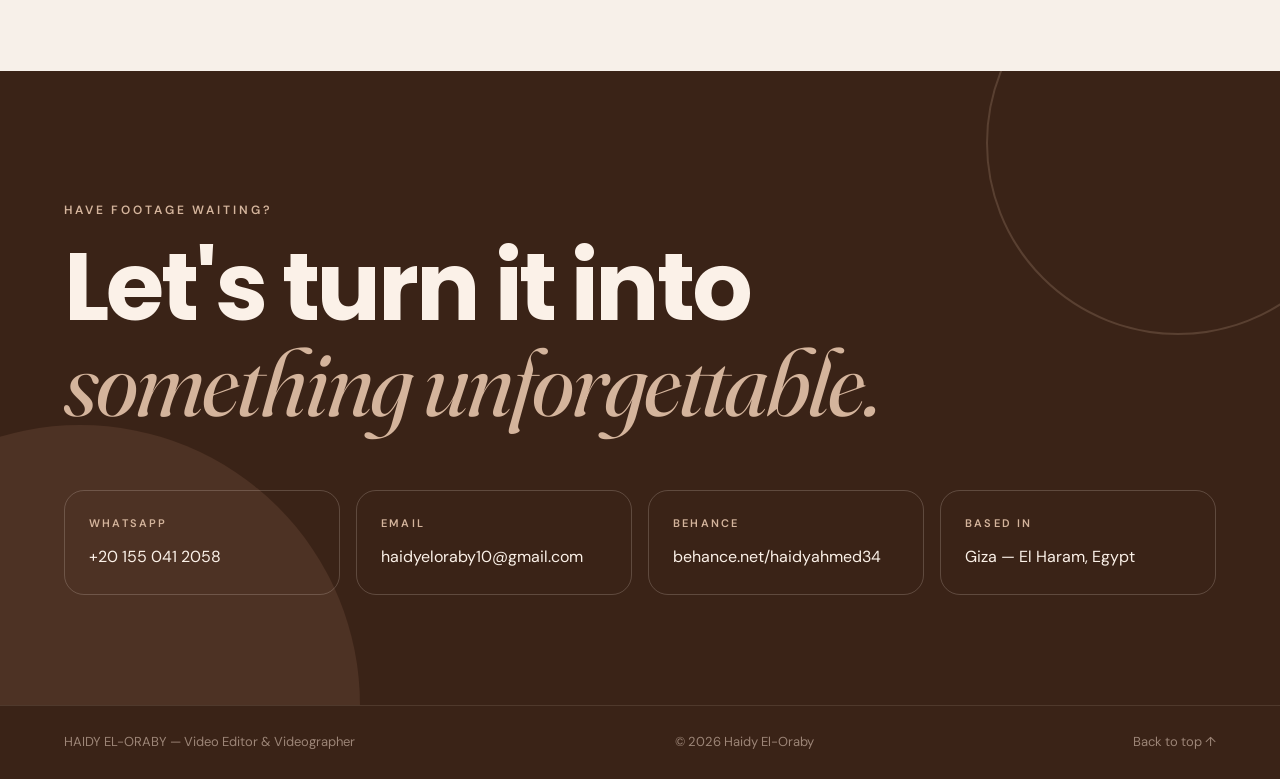
==== commit f748da09: "Haidy preview: group work into 4 collections, rename non-wedding videos Co-Authored-By: Claude Opus " ====
--- a/haidy-preview/index.html
+++ b/haidy-preview/index.html
@@ -4,8 +4,8 @@
 <meta charset="UTF-8">
 <meta name="robots" content="noindex"><meta name="viewport" content="width=device-width, initial-scale=1">
 <title>Haidy El-Oraby — Video Editor &amp; Videographer</title>
-<meta name="description" content="Haidy El-Oraby — Video editor &amp; videographer from Cairo with 6 years of experience: celebrity pages, weddings, ads and branded content.">
-<meta property="og:title" content="Haidy El-Oraby — Video Editor"><meta property="og:description" content="Video editor &amp; videographer — celebrity pages, weddings, ads and branded content."><meta property="og:image" content="https://yousefc63.github.io/haidy-preview/assets/og.jpg"><meta property="og:type" content="website"><meta name="twitter:card" content="summary_large_image"><meta name="theme-color" content="#f7f0e9">
+<meta name="description" content="Haidy El-Oraby — Video editor &amp; videographer from Cairo with 6 years of experience: celebrity pages, podcasts, ads and branded content.">
+<meta property="og:title" content="Haidy El-Oraby — Video Editor"><meta property="og:description" content="Video editor &amp; videographer — celebrity pages, podcasts, ads and branded content."><meta property="og:image" content="https://yousefc63.github.io/haidy-preview/assets/og.jpg"><meta property="og:type" content="website"><meta name="twitter:card" content="summary_large_image"><meta name="theme-color" content="#f7f0e9">
 <link rel="icon" href="data:image/svg+xml,%3Csvg viewBox='0 0 120 120'%3E%3Ccircle cx='60' cy='60' r='56' fill='none' stroke='%235a3725' stroke-width='5'/%3E%3Cpath d='M38 32v56M84 32v56M38 60h14' stroke='%235a3725' stroke-width='11' stroke-linecap='round' fill='none'/%3E%3Cpath d='M57 48l20 12-20 12z' fill='%23b8876a'/%3E%3C/svg%3E">
 <link rel="preconnect" href="https://fonts.googleapis.com"><link rel="preconnect" href="https://fonts.gstatic.com" crossorigin>
 <link href="https://fonts.googleapis.com/css2?family=Poppins:wght@400;500;600;700;800&family=Fraunces:ital,opsz,wght@1,9..144,400;1,9..144,500&family=DM+Sans:wght@400;500;600&display=swap" rel="stylesheet">
@@ -65,6 +65,10 @@
 .filters{display:flex;gap:10px;flex-wrap:wrap;margin-bottom:16px}
 .filter{padding:10px 18px;border-radius:99px;border:1px solid var(--line);font-size:14px;font-weight:500;color:var(--soft);background:var(--paper);transition:.2s}
 .filter:hover{border-color:var(--clay);color:var(--ink)}.filter.active{background:var(--ink);color:#fbf1e8;border-color:var(--ink)}
+.groups{display:grid;gap:80px}.ghead{display:flex;justify-content:space-between;align-items:end;gap:24px;margin-bottom:26px;padding-bottom:20px;border-bottom:1px solid var(--line);flex-wrap:wrap}
+.ghead h3{font-size:clamp(24px,2.6vw,34px);font-weight:600;letter-spacing:-.03em}.ghead p{margin:8px 0 0;color:var(--soft);font-size:15px;max-width:520px}
+.gnum{display:block;font-size:12px;letter-spacing:.2em;font-weight:600;color:var(--clay);margin-bottom:10px}.gcount{font-size:13px;color:var(--muted);letter-spacing:.06em}
+.filter i{font-style:normal;font-size:11px;margin-left:8px;opacity:.6}
 .more-wrap{text-align:center;margin-top:46px}.more[hidden]{display:none}.count{font-size:13px;color:var(--muted);margin-bottom:28px}
 .video-grid{display:grid;grid-template-columns:repeat(4,minmax(0,1fr));gap:34px 22px}
 .video-card{text-align:left;opacity:0;transform:translateY(24px);animation:in .7s forwards;animation-delay:var(--d)}
@@ -82,7 +86,7 @@
 .info h3{font-size:16px;font-weight:600;letter-spacing:-.01em;line-height:1.3;display:-webkit-box;-webkit-line-clamp:1;-webkit-box-orient:vertical;overflow:hidden}
 .info small{display:block;color:var(--muted);font-size:12px;letter-spacing:.08em;margin-top:4px}
 /* stars */
-.stars-grid{display:grid;grid-template-columns:repeat(5,1fr);border-top:1px solid var(--line);border-left:1px solid var(--line)}
+.stars-grid{display:grid;grid-template-columns:repeat(5,minmax(0,1fr));border-top:1px solid var(--line);border-left:1px solid var(--line)}
 .star{text-align:left;width:100%;border-right:1px solid var(--line);border-bottom:1px solid var(--line);padding:34px 26px;display:flex;gap:16px;align-items:center;transition:background .3s}
 .star:hover{background:var(--paper)}
 .star .ini{flex:none;width:52px;height:52px;border-radius:50%;background:var(--sand);display:grid;place-items:center;font-family:Poppins;font-weight:700;color:var(--deep);font-size:17px;transition:.3s}
@@ -144,7 +148,8 @@
 /* reveal */
 .reveal{opacity:0;transform:translateY(40px);transition:opacity 1s,transform 1s}
 .reveal.on{opacity:1;transform:none}
-@media(max-width:1000px){.video-grid{grid-template-columns:repeat(3,1fr)}.stars-grid{grid-template-columns:repeat(2,1fr)}.contacts{grid-template-columns:1fr 1fr}}
+@media(max-width:1200px){.stars-grid{grid-template-columns:repeat(2,minmax(0,1fr))}}
+@media(max-width:1000px){.video-grid{grid-template-columns:repeat(3,1fr)}.stars-grid{grid-template-columns:repeat(2,minmax(0,1fr))}.contacts{grid-template-columns:1fr 1fr}}
 @media(max-width:800px){
  nav{padding:16px 5%}.links{gap:16px;font-size:13px}.links a:not(.pill):not(.keep){display:none}
  .hero{grid-template-columns:1fr;gap:50px;padding-top:120px;text-align:left}
@@ -276,67 +281,69 @@
    - or use src:'videos/name.mp4' + thumb:'assets/name.jpg' for files hosted with the site.
    - wide:true for horizontal (16:9) videos.                                  */
 const videos=[
- {id:"1G4UMFm-yXDm7ZDgVRGrSKCrpGxLHlHwm",title:"يا ملاك",category:"Mai Farouk"},
- {id:"1xvoAMKvz_DHc_EZA-Zgd5OcW-00wu2c_",title:"Mai Farouk — Reel",category:"Mai Farouk"},
- {id:"1Qro86DxK1xmMmkdsnkUujgDWvXzGBtwI",title:"Mai Farouk Mix",category:"Mai Farouk"},
- {id:"1-ZuVQTFeQQaBsXhtqhWWWFIsGFYv1cMT",title:"ألف ليلة وليلة",category:"Mai Farouk"},
- {id:"1cPeV2ZL8MpSpMPieWXP0WE4aArVWzw4A",title:"أين مني",category:"Mai Farouk"},
- {id:"14gUt1w4ml7SLFyBW068EyuVNuNu7tlXV",title:"إزاي أوصفلك",category:"Mai Farouk"},
- {id:"16hz2sCXA6EmBIKLqEf_3Tq0knJaLlnOc",title:"اسأل روحك",category:"Mai Farouk"},
- {id:"1W0qiyfLo_VKs2XLe_OU-X3JstAHVh3PK",title:"افتكرلك إيه",category:"Mai Farouk"},
- {id:"1buAuWjBrAtBOflhFBtO-lqTZnHUbPgRF",title:"الحب كله",category:"Mai Farouk"},
- {id:"1FYIduYUbqcSCMsMUxtlH5Az6EZzUWUGr",title:"الشتا",category:"Mai Farouk"},
- {id:"1Quts6K0ERU4AO5uHC4C0EEm3ayt-puML",title:"آه يا أسمراني",category:"Mai Farouk"},
- {id:"1AVKCaRRw_v6i1HgbR7WGtxi0tMwdd3VX",title:"أيها الساهر",category:"Mai Farouk"},
- {id:"1MAw9VKT56CtRere_Zzh69TOln4SQL-hZ",title:"بتخاصمني حبة",category:"Mai Farouk"},
- {id:"1V7P77k9e10LGx88h-riGZDD8vMhlj0eQ",title:"بتونس بيك",category:"Mai Farouk"},
- {id:"10kReU6XkuxkMhGIOgQ_H_wSOA7vcJA0n",title:"تجهيزات حفلة السنباطي",category:"Mai Farouk"},
- {id:"1XKkpgM-EKyhS4to4teHBCBQ1dWK9nQvm",title:"ريل من حفلة السنباطي",category:"Mai Farouk"},
- {id:"1STLm-Avl-ibKXUcv0rM-Ep_K6xeE7M-w",title:"فلسطين",category:"Mai Farouk"},
- {id:"1HxOSy0G_W4qcRhDKNB-0slk5uk_iqm2S",title:"لسه فاكر",category:"Mai Farouk"},
- {id:"1vgIbxsvFvKfxDJtzaSla4M5Xl13xnL3s",title:"لسه فاكر — Reel",category:"Mai Farouk"},
- {id:"113-iqMwmCKwtsbAaSXdlTTLeJch2CweP",title:"جانا الهوى",category:"Mai Farouk"},
- {id:"1ft7BxReSrx1CnEKk9CpdBsjuScryjNfG",title:"اجعل فؤادي وطن",category:"Mai Farouk"},
- {id:"14GXYK-BwA1xGUXnbkOdnQD8bk618z0w0",title:"افتكرلك إيه — Reel",category:"Mai Farouk"},
- {id:"10cO-PDG7kIajpqEZv7apwAX3UVM0O_Pv",title:"أنا غلطان",category:"Mai Farouk"},
- {id:"11JILRJt-7pHH0K3pSprzb08DRljtHbY8",title:"بعيد عنك",category:"Mai Farouk"},
- {id:"1CDPvIqEvEYHJX8dXTem0faZ3Bfoo8F1C",title:"تكريم",category:"Mai Farouk"},
- {id:"1tpsI--jPUuDYrUL-uu1eUvL-VPGTei7v",title:"كل الحبايب",category:"Mai Farouk"},
- {id:"1ac1zvQppO2JRnfCFanXPRmlSMMu2MNcN",title:"ليلة العيد",category:"Mai Farouk"},
- {id:"10n3bsCCGnAzhwuZff5n4y1Tt9Rcd9jRE",title:"يا شمس يا منورة",category:"Mai Farouk"},
- {id:"1AH3N7r5Lf90Ao33O5t64Eja52nVX0i0F",title:"Mai Farouk — Final Cut",category:"Mai Farouk"},
- {id:"1DxiOCnjjTcMoagXxiM50AG10JS1tUkuf",title:"في يوم وليلة",category:"Mai Farouk"},
- {id:"1A1D9oKRRmI2ncb8F5b1rU4aRKIEiam4b",title:"كدبت عنيا",category:"Mai Farouk"},
- {id:"1slVw_ACwH4t1sk6PdFAtqhJne6bIGq8k",title:"كل شيء بقضاء",category:"Mai Farouk"},
- {id:"1pn91xAw1LluGRx74ZMhqpCXx31-KS2PF",title:"وانتبهنا",category:"Mai Farouk"},
- {id:"1DyKMb5oGp0SoD8h5Hk3L2N3vD0ibTw6Q",title:"وحياتي عندك",category:"Mai Farouk"},
- {id:"1E1pvbfKxGanv4BIYA4Xh6iNWqyC3iiDJ",title:"ومن الشوق رسول",category:"Mai Farouk"},
- {id:"1hqGMGVS3Mv9Bq6S5kARAbIX3lLKoyGbW",title:"Khalid Selim",category:"Khalid Selim"},
- {id:"1gntTFreKDta7mqWFOt4Tb0Vdgp3M3svA",title:"Reham Abdelhakim",category:"Reham Abdelhakim"},
- {id:"1uMEZ8dnVzTXP8JVuictEjsNfKzF89PkK",title:"Noha Hafez",category:"Noha Hafez"},
- {id:"1rwoawl99WYotDDIghz-Ynxtt5vc0MIfP",title:"Eman Abdelghany",category:"Eman Abdelghany"},
- {id:"18FijEpwNC2I3NMwhXW8QmiSjd-orxSq9",title:"Hoda Abdelaziz",category:"Hoda Abdelaziz"},
- {id:"1XruSK42EJM5Ll8Q5LjSg2FZ05t0GiaHV",title:"Wedding Film 01",category:"Weddings"},
- {id:"1zMuTqmU8b5e1pwrxrA72fTBiDG_G7SQt",title:"Promo Video",category:"Ads & Brands"},
- {id:"1MUulA7D2bcv8ZQrtnDc3FlhLrW5blTtV",title:"Wedding Film 02",category:"Weddings"},
- {id:"1-8PWzBW177odL6N_gPIcy7CpsowaFuVQ",title:"Smile Makers — Dr. Dina",category:"Ads & Brands"},
- {id:"16xD-hGjY9HctRY21GBdiyt4NJ2lMjHUB",title:"Progressive Overload",category:"Ads & Brands"},
- {id:"1BP-KJl4Wjn03I-mJOiXtir5YeyQM5SOT",title:"Brand Reel 01",category:"Ads & Brands"},
- {id:"1LQJts_ebniCT609lLUA5OKwkCR14mRcb",title:"Brand Reel 02",category:"Ads & Brands"},
- {id:"1ttVi5GZNLWvE7KC9ylwsg6BnziOH-xa7",title:"Noll",category:"Ads & Brands"}
+ {id:"1G4UMFm-yXDm7ZDgVRGrSKCrpGxLHlHwm",title:"يا ملاك",category:"Mai Farouk",who:"Mai Farouk"},
+ {id:"1xvoAMKvz_DHc_EZA-Zgd5OcW-00wu2c_",title:"Mai Farouk — Reel",category:"Mai Farouk",who:"Mai Farouk"},
+ {id:"1Qro86DxK1xmMmkdsnkUujgDWvXzGBtwI",title:"Mai Farouk Mix",category:"Mai Farouk",who:"Mai Farouk"},
+ {id:"1-ZuVQTFeQQaBsXhtqhWWWFIsGFYv1cMT",title:"ألف ليلة وليلة",category:"Mai Farouk",who:"Mai Farouk"},
+ {id:"1cPeV2ZL8MpSpMPieWXP0WE4aArVWzw4A",title:"أين مني",category:"Mai Farouk",who:"Mai Farouk"},
+ {id:"14gUt1w4ml7SLFyBW068EyuVNuNu7tlXV",title:"إزاي أوصفلك",category:"Mai Farouk",who:"Mai Farouk"},
+ {id:"16hz2sCXA6EmBIKLqEf_3Tq0knJaLlnOc",title:"اسأل روحك",category:"Mai Farouk",who:"Mai Farouk"},
+ {id:"1W0qiyfLo_VKs2XLe_OU-X3JstAHVh3PK",title:"افتكرلك إيه",category:"Mai Farouk",who:"Mai Farouk"},
+ {id:"1buAuWjBrAtBOflhFBtO-lqTZnHUbPgRF",title:"الحب كله",category:"Mai Farouk",who:"Mai Farouk"},
+ {id:"1FYIduYUbqcSCMsMUxtlH5Az6EZzUWUGr",title:"الشتا",category:"Mai Farouk",who:"Mai Farouk"},
+ {id:"1Quts6K0ERU4AO5uHC4C0EEm3ayt-puML",title:"آه يا أسمراني",category:"Mai Farouk",who:"Mai Farouk"},
+ {id:"1AVKCaRRw_v6i1HgbR7WGtxi0tMwdd3VX",title:"أيها الساهر",category:"Mai Farouk",who:"Mai Farouk"},
+ {id:"1MAw9VKT56CtRere_Zzh69TOln4SQL-hZ",title:"بتخاصمني حبة",category:"Mai Farouk",who:"Mai Farouk"},
+ {id:"1V7P77k9e10LGx88h-riGZDD8vMhlj0eQ",title:"بتونس بيك",category:"Mai Farouk",who:"Mai Farouk"},
+ {id:"10kReU6XkuxkMhGIOgQ_H_wSOA7vcJA0n",title:"تجهيزات حفلة السنباطي",category:"Mai Farouk",who:"Mai Farouk"},
+ {id:"1XKkpgM-EKyhS4to4teHBCBQ1dWK9nQvm",title:"ريل من حفلة السنباطي",category:"Mai Farouk",who:"Mai Farouk"},
+ {id:"1STLm-Avl-ibKXUcv0rM-Ep_K6xeE7M-w",title:"فلسطين",category:"Mai Farouk",who:"Mai Farouk"},
+ {id:"1HxOSy0G_W4qcRhDKNB-0slk5uk_iqm2S",title:"لسه فاكر",category:"Mai Farouk",who:"Mai Farouk"},
+ {id:"1vgIbxsvFvKfxDJtzaSla4M5Xl13xnL3s",title:"لسه فاكر — Reel",category:"Mai Farouk",who:"Mai Farouk"},
+ {id:"113-iqMwmCKwtsbAaSXdlTTLeJch2CweP",title:"جانا الهوى",category:"Mai Farouk",who:"Mai Farouk"},
+ {id:"1ft7BxReSrx1CnEKk9CpdBsjuScryjNfG",title:"اجعل فؤادي وطن",category:"Mai Farouk",who:"Mai Farouk"},
+ {id:"14GXYK-BwA1xGUXnbkOdnQD8bk618z0w0",title:"افتكرلك إيه — Reel",category:"Mai Farouk",who:"Mai Farouk"},
+ {id:"10cO-PDG7kIajpqEZv7apwAX3UVM0O_Pv",title:"أنا غلطان",category:"Mai Farouk",who:"Mai Farouk"},
+ {id:"11JILRJt-7pHH0K3pSprzb08DRljtHbY8",title:"بعيد عنك",category:"Mai Farouk",who:"Mai Farouk"},
+ {id:"1CDPvIqEvEYHJX8dXTem0faZ3Bfoo8F1C",title:"تكريم",category:"Mai Farouk",who:"Mai Farouk"},
+ {id:"1tpsI--jPUuDYrUL-uu1eUvL-VPGTei7v",title:"كل الحبايب",category:"Mai Farouk",who:"Mai Farouk"},
+ {id:"1ac1zvQppO2JRnfCFanXPRmlSMMu2MNcN",title:"ليلة العيد",category:"Mai Farouk",who:"Mai Farouk"},
+ {id:"10n3bsCCGnAzhwuZff5n4y1Tt9Rcd9jRE",title:"يا شمس يا منورة",category:"Mai Farouk",who:"Mai Farouk"},
+ {id:"1AH3N7r5Lf90Ao33O5t64Eja52nVX0i0F",title:"Mai Farouk — Final Cut",category:"Mai Farouk",who:"Mai Farouk"},
+ {id:"1DxiOCnjjTcMoagXxiM50AG10JS1tUkuf",title:"في يوم وليلة",category:"Mai Farouk",who:"Mai Farouk"},
+ {id:"1A1D9oKRRmI2ncb8F5b1rU4aRKIEiam4b",title:"كدبت عنيا",category:"Mai Farouk",who:"Mai Farouk"},
+ {id:"1slVw_ACwH4t1sk6PdFAtqhJne6bIGq8k",title:"كل شيء بقضاء",category:"Mai Farouk",who:"Mai Farouk"},
+ {id:"1pn91xAw1LluGRx74ZMhqpCXx31-KS2PF",title:"وانتبهنا",category:"Mai Farouk",who:"Mai Farouk"},
+ {id:"1DyKMb5oGp0SoD8h5Hk3L2N3vD0ibTw6Q",title:"وحياتي عندك",category:"Mai Farouk",who:"Mai Farouk"},
+ {id:"1E1pvbfKxGanv4BIYA4Xh6iNWqyC3iiDJ",title:"ومن الشوق رسول",category:"Mai Farouk",who:"Mai Farouk"},
+ {id:"1hqGMGVS3Mv9Bq6S5kARAbIX3lLKoyGbW",title:"Khalid Selim",category:"Star Pages",who:"Khalid Selim"},
+ {id:"1gntTFreKDta7mqWFOt4Tb0Vdgp3M3svA",title:"Reham Abdelhakim",category:"Star Pages",who:"Reham Abdelhakim"},
+ {id:"1uMEZ8dnVzTXP8JVuictEjsNfKzF89PkK",title:"Noha Hafez",category:"Star Pages",who:"Noha Hafez"},
+ {id:"1rwoawl99WYotDDIghz-Ynxtt5vc0MIfP",title:"Eman Abdelghany",category:"Star Pages",who:"Eman Abdelghany"},
+ {id:"18FijEpwNC2I3NMwhXW8QmiSjd-orxSq9",title:"Hoda Abdelaziz",category:"Star Pages",who:"Hoda Abdelaziz"},
+ {id:"1XruSK42EJM5Ll8Q5LjSg2FZ05t0GiaHV",title:"Podcast Clip",category:"Talking Heads"},
+ {id:"1zMuTqmU8b5e1pwrxrA72fTBiDG_G7SQt",title:"Promo Video",category:"Promos & Cinematic"},
+ {id:"1MUulA7D2bcv8ZQrtnDc3FlhLrW5blTtV",title:"Talking-Head Reel",category:"Talking Heads"},
+ {id:"1-8PWzBW177odL6N_gPIcy7CpsowaFuVQ",title:"Smile Makers \u2014 Dr. Dina",category:"Talking Heads"},
+ {id:"16xD-hGjY9HctRY21GBdiyt4NJ2lMjHUB",title:"Progressive Overload",category:"Talking Heads"},
+ {id:"1BP-KJl4Wjn03I-mJOiXtir5YeyQM5SOT",title:"Captioned Reel",category:"Talking Heads"},
+ {id:"1LQJts_ebniCT609lLUA5OKwkCR14mRcb",title:"Cinematic Reel",category:"Promos & Cinematic"},
+ {id:"1ttVi5GZNLWvE7KC9ylwsg6BnziOH-xa7",title:"Noll \u2014 Documentary",category:"Promos & Cinematic"}
 ];
 const stars=['Mai Farouk','Khalid Selim','Reham Abdelhakim','Noha Hafez','Eman Abdelghany','Hoda Abdelaziz','Majed El-Kedwany','Dr. Mai Samir','Mohamed El-Amrousy','Lekaa El-Khamissy'];
-const tags=['VIDEO EDITING','VIDEOGRAPHY','CELEBRITY CONTENT','WEDDING FILMS','ADS & BRANDED VIDEO','VISUAL STORYTELLING'];
+const tags=['VIDEO EDITING','VIDEOGRAPHY','CELEBRITY CONTENT','PODCASTS & TALKING HEADS','ADS & PROMOS','VISUAL STORYTELLING'];
 /* ============================================ */
 
 document.getElementById('yr').textContent=new Date().getFullYear();
 document.getElementById('track').innerHTML=[...tags,...tags].map(t=>`<span>${t}</span><i>✳</i>`).join('');
 
-const order=['Mai Farouk','Khalid Selim','Reham Abdelhakim','Noha Hafez','Eman Abdelghany','Hoda Abdelaziz','Weddings','Ads & Brands'];
-const cats=['All',...order.filter(c=>videos.some(v=>v.category===c))];let active='All',shown=12;
-const has=s=>{const n=videos.filter(v=>v.category===s).length;return n||0};
-/* "All": round-robin across categories so the grid opens varied */
-function allOrder(){const q=order.map(c=>videos.filter(v=>v.category===c));const out=[];while(q.some(x=>x.length))q.forEach(x=>{if(x.length)out.push(x.shift())});return out}
+const groups=[
+ {c:'Mai Farouk',t:'Mai Farouk — songs &amp; concerts',d:'Reels, live performances and song clips for Mai Farouk\'s official pages.'},
+ {c:'Star Pages',t:'Star pages',d:'Social content for artists and public figures.'},
+ {c:'Talking Heads',t:'Talking heads &amp; podcasts',d:'Experts, coaches and creators — cut tight, captioned and easy to watch.'},
+ {c:'Promos &amp; Cinematic'.replace('&amp;','&'),t:'Promos &amp; cinematic',d:'Promotional, documentary and mood-driven edits.'}];
+const cats=['All',...groups.map(g=>g.c)];let active='All',shown=12;
+const byWho=s=>videos.filter(v=>v.who===s);const has=s=>byWho(s).length;
 document.getElementById('starsGrid').innerHTML=stars.map(s=>{const ini=s.replace('Dr. ','').split(/[\s-]+/).filter(Boolean).map(w=>w[0]).slice(0,2).join('');return `<${has(s)?'button data-star="'+s+'"':'div'} class="star"><div class="ini">${ini}</div><div><b>${s}</b><small>${has(s)?has(s)+(has(s)>1?' EDITS':' EDIT')+' ↗':'OFFICIAL PAGE'}</small></div></${has(s)?'button':'div'}>`}).join('');
 const instagram=''; /* e.g. 'https://www.instagram.com/username/' — leave empty to hide */
 /* accept a full Drive link in "link" or "id" */
@@ -345,24 +352,35 @@
 function fitCover(img){const c=img.parentElement,r=img.naturalWidth/img.naturalHeight;if(r>.85){c.classList.add(r>1.2?'wide':'square');c.style.setProperty('--bg',`url("${img.src}")`)}}
 function noThumb(img){const c=img.parentElement;img.remove();c.insertAdjacentHTML('beforeend','<span class="ph">PLAY VIDEO</span>')}
 if(instagram){document.querySelector('.contacts').insertAdjacentHTML('beforeend',`<a href="${instagram}" target="_blank" rel="noopener"><small>INSTAGRAM</small><span>${instagram.replace(/https?:\/\/(www\.)?instagram\.com\//,'@').replace(/\/$/,'')}</span></a>`);document.querySelector('.contacts').style.gridTemplateColumns='repeat(auto-fit,minmax(220px,1fr))'}
+function card(v,i){const t=thumb(v);const k=videos.indexOf(v);
+ return `<button class="video-card" style="--d:${Math.min(i,7)*60}ms" data-k="${k}"><div class="cover ${v.wide?'wide':''}">${t?`<img src="${t}" alt="${v.title}" loading="lazy" onload="fitCover(this)" onerror="noThumb(this)">`:`<span class="ph">VIDEO COMING SOON</span>`}<span class="play"><svg viewBox="0 0 24 24"><path d="M7 4v16l14-8Z"/></svg></span><span class="num">${String(i+1).padStart(2,'0')}</span></div><div class="info"><div><h3 dir="auto">${v.title}</h3><small>${(v.who&&v.category!=='Mai Farouk'?'Official page':v.category).toUpperCase()}</small></div><span>↗</span></div></button>`}
 function render(){
- document.getElementById('filters').innerHTML=cats.map(c=>`<button class="filter ${c===active?'active':''}" data-c="${c}">${c}</button>`).join('');
- const full=active==='All'?allOrder():videos.filter(v=>v.category===active);const list=full.slice(0,shown);
- document.getElementById('count').textContent=`Showing ${list.length} of ${full.length} ${full.length===1?'edit':'edits'}`;document.getElementById('more').hidden=list.length>=full.length;
- document.getElementById('grid').innerHTML=list.map((v,i)=>{const t=thumb(v);const k=videos.indexOf(v);
-  return `<button class="video-card" style="--d:${Math.min(i,7)*70}ms" data-k="${k}"><div class="cover ${v.wide?'wide':''}">${t?`<img src="${t}" alt="${v.title}" loading="lazy" onload="fitCover(this)" onerror="noThumb(this)">`:`<span class="ph">VIDEO COMING SOON</span>`}<span class="play"><svg viewBox="0 0 24 24"><path d="M7 4v16l14-8Z"/></svg></span><span class="num">${String(i+1).padStart(2,'0')}</span></div><div class="info"><div><h3>${v.title}</h3><small>${v.category.toUpperCase()}</small></div><span>↗</span></div></button>`}).join('');
+ document.getElementById('filters').innerHTML=cats.map(c=>`<button class="filter ${c===active?'active':''}" data-c="${c}">${c}<i>${c==='All'?videos.length:videos.filter(v=>v.category===c).length}</i></button>`).join('');
+ const more=document.getElementById('more'),grid=document.getElementById('grid');
+ if(active==='All'){
+  document.getElementById('count').textContent=`${videos.length} edits in ${groups.length} collections`;more.hidden=true;
+  grid.className='groups';
+  grid.innerHTML=groups.map((g,gi)=>{const l=videos.filter(v=>v.category===g.c);if(!l.length)return'';const lim=g.c==='Mai Farouk'?8:99;
+   return `<div class="group"><div class="ghead"><div><span class="gnum">0${gi+1}</span><h3>${g.t}</h3><p>${g.d}</p></div>${l.length>lim?`<button class="textlink" data-c="${g.c}">See all ${l.length} ↗</button>`:`<span class="gcount">${l.length} ${l.length>1?'edits':'edit'}</span>`}</div><div class="video-grid">${l.slice(0,lim).map(card).join('')}</div></div>`}).join('');
+ }else{
+  const full=videos.filter(v=>v.category===active),list=full.slice(0,shown);grid.className='video-grid';
+  document.getElementById('count').textContent=`Showing ${list.length} of ${full.length} ${full.length===1?'edit':'edits'}`;more.hidden=list.length>=full.length;
+  grid.innerHTML=list.map(card).join('');
+ }
 }
-document.getElementById('filters').addEventListener('click',e=>{const b=e.target.closest('[data-c]');if(b){active=b.dataset.c;shown=12;render()}});render();
+function pick(c){active=c;shown=12;render()}
+document.getElementById('filters').addEventListener('click',e=>{const b=e.target.closest('[data-c]');if(b)pick(b.dataset.c)});
+document.getElementById('grid').addEventListener('click',e=>{const b=e.target.closest('.ghead [data-c]');if(b){pick(b.dataset.c);document.getElementById('work').scrollIntoView()}});render();
 document.getElementById('more').onclick=()=>{shown+=12;render()};
-document.getElementById('starsGrid').addEventListener('click',e=>{const b=e.target.closest('[data-star]');if(!b)return;active=b.dataset.star;shown=12;render();document.getElementById('work').scrollIntoView()});
+document.getElementById('starsGrid').addEventListener('click',e=>{const b=e.target.closest('[data-star]');if(!b)return;const l=byWho(b.dataset.star);if(l.length===1){openVideo(l[0]);return}pick(l[0].category);document.getElementById('work').scrollIntoView()});
 
 const modal=document.getElementById('modal'),player=document.getElementById('player');
-document.getElementById('grid').addEventListener('click',e=>{const b=e.target.closest('[data-k]');if(!b)return;const v=videos[b.dataset.k];
- if(!v.id&&!v.src)return;
+function openVideo(v,cv){if(!v.id&&!v.src)return;
  document.getElementById('mTitle').textContent=v.title;
- const cv=b.querySelector('.cover'),wide=v.wide||cv.classList.contains('wide'),sq=cv.classList.contains('square');player.className='player'+(wide?' wide':'');player.style.setProperty('--r',wide?'16/9':sq?'1/1':'9/16');
+ const cls=cv?cv.className:'',wide=v.wide||cls.includes('wide'),sq=cls.includes('square');player.className='player'+(wide?' wide':'');player.style.setProperty('--r',wide?'16/9':sq?'1/1':'9/16');
  player.innerHTML=v.src?`<video src="${v.src}" controls autoplay playsinline></video>`:`<iframe src="https://drive.google.com/file/d/${v.id}/preview" allow="autoplay; fullscreen" allowfullscreen></iframe>`;
- modal.showModal()});
+ modal.showModal()}
+document.getElementById('grid').addEventListener('click',e=>{const b=e.target.closest('[data-k]');if(!b)return;openVideo(videos[b.dataset.k],b.querySelector('.cover'))});
 function closeM(){player.innerHTML='';modal.close()}
 document.getElementById('mClose').onclick=closeM;modal.addEventListener('click',e=>{if(e.target.classList.contains('modal-in'))closeM()});modal.addEventListener('close',()=>player.innerHTML='');
 
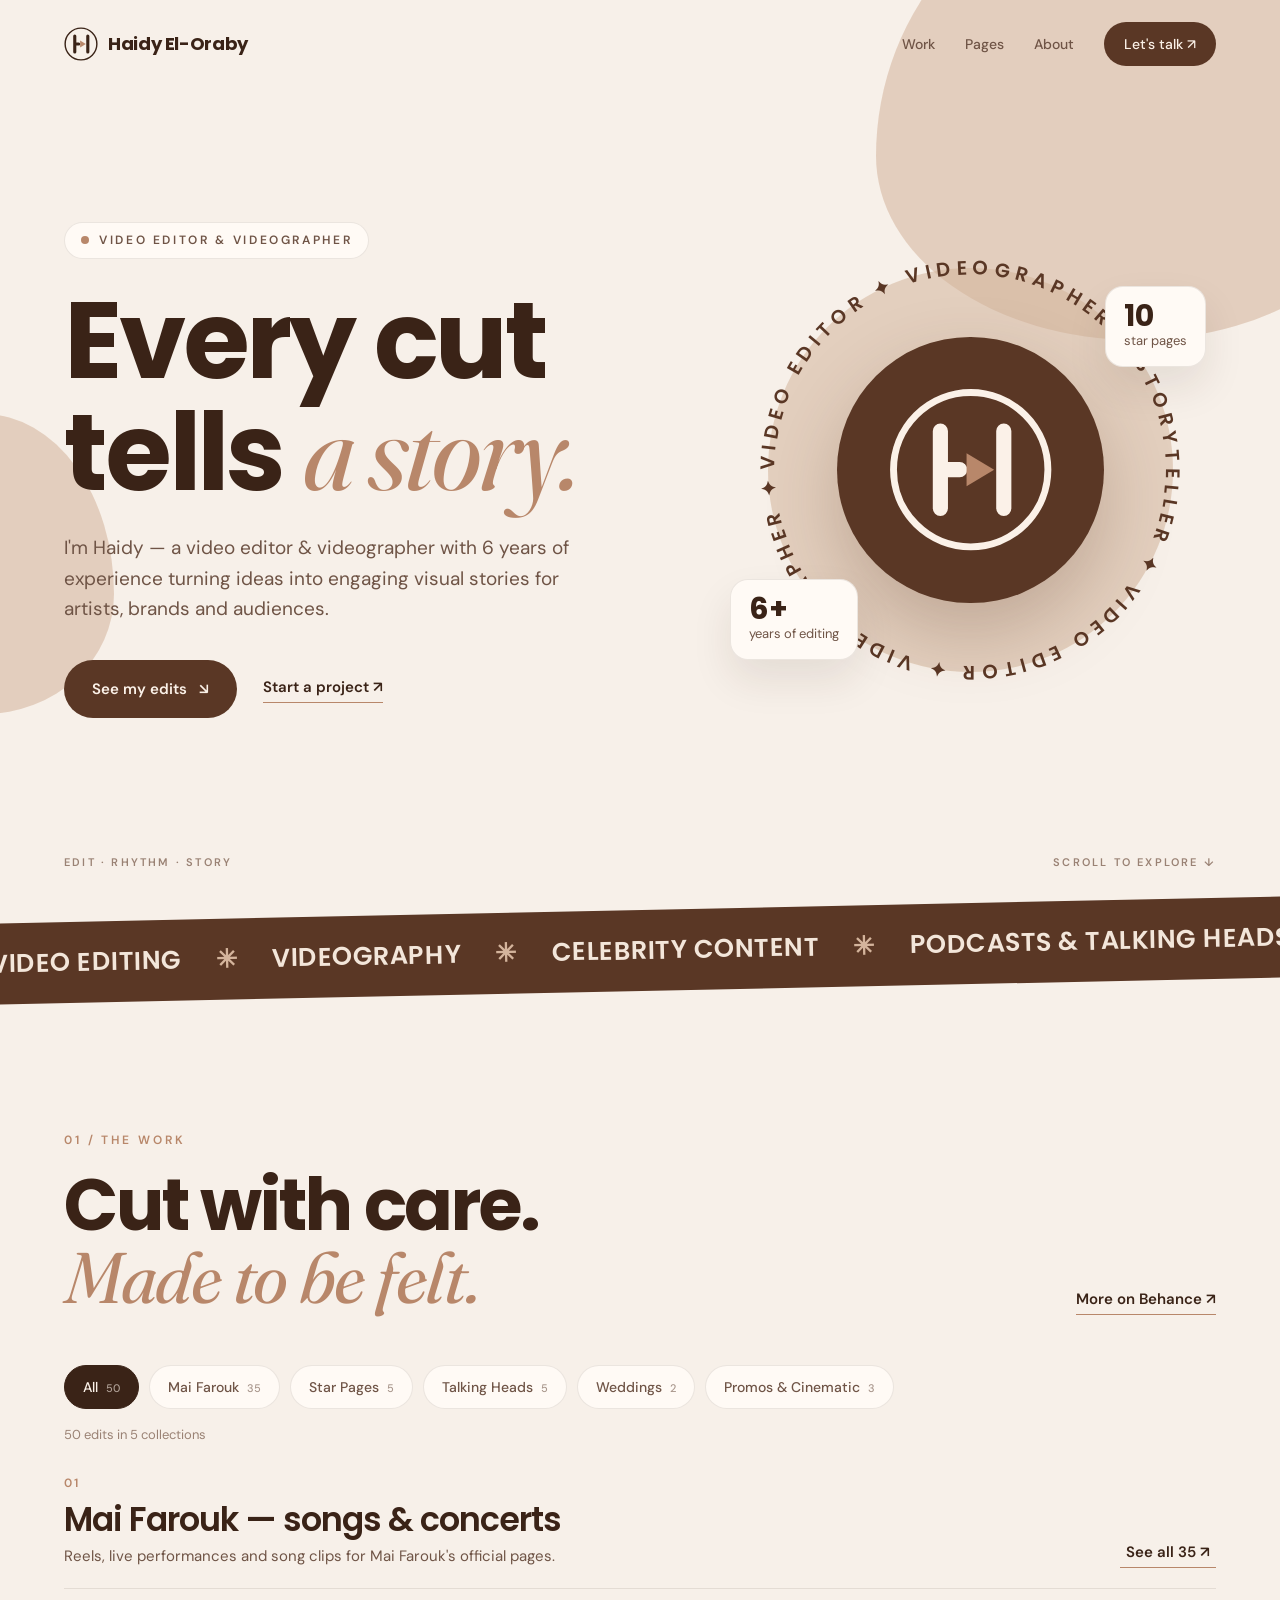
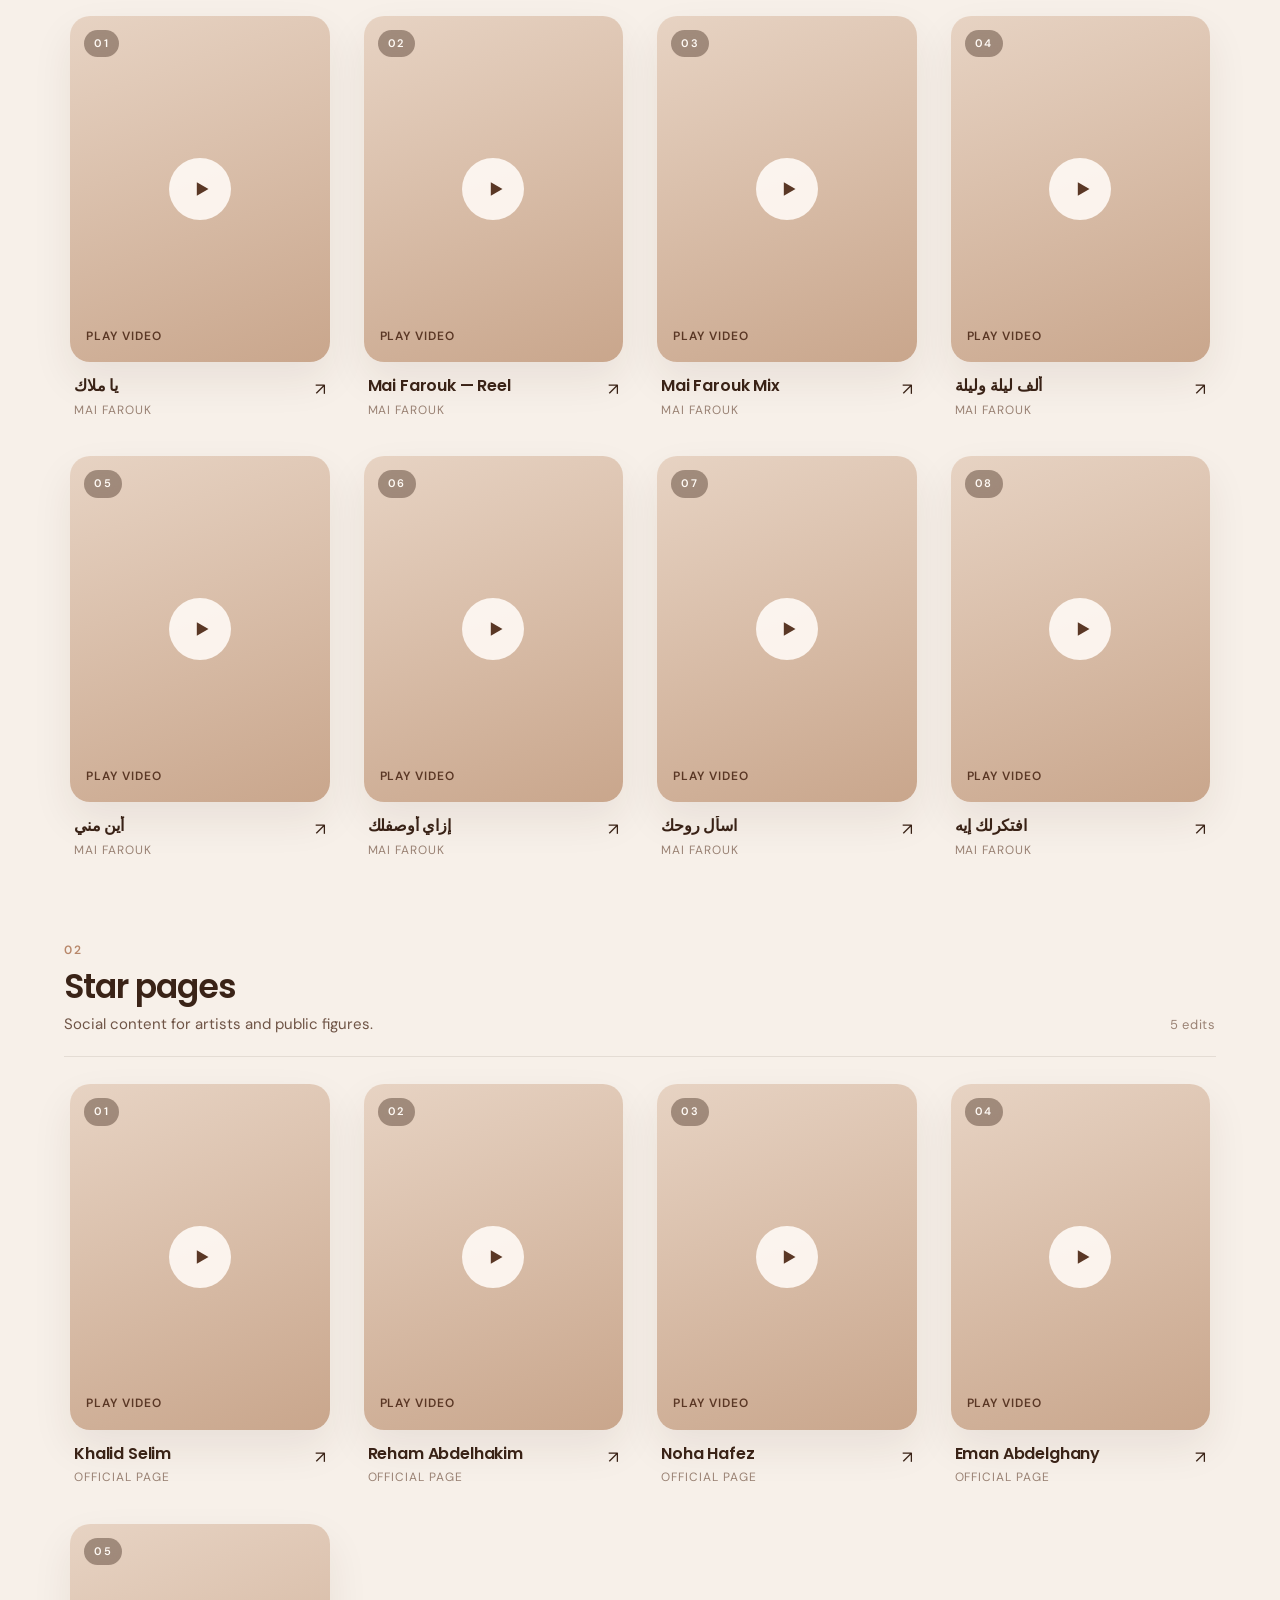
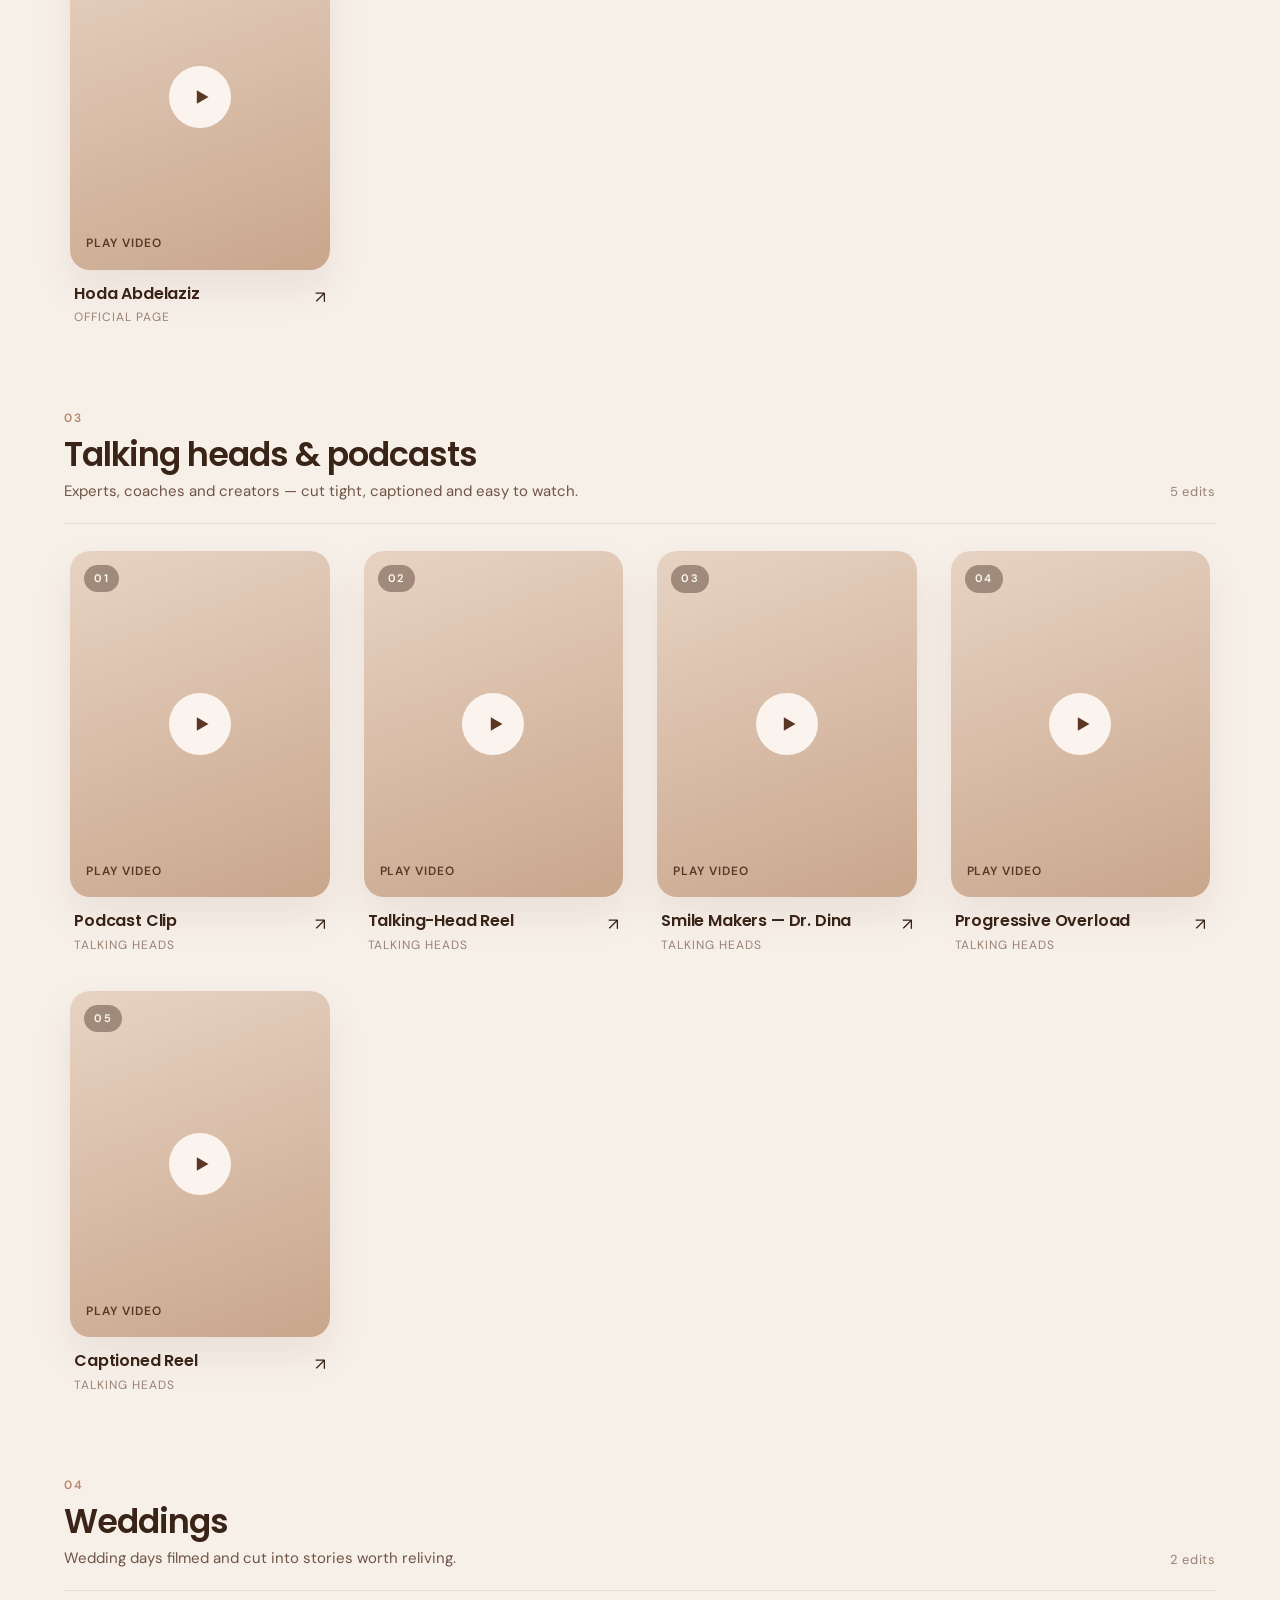
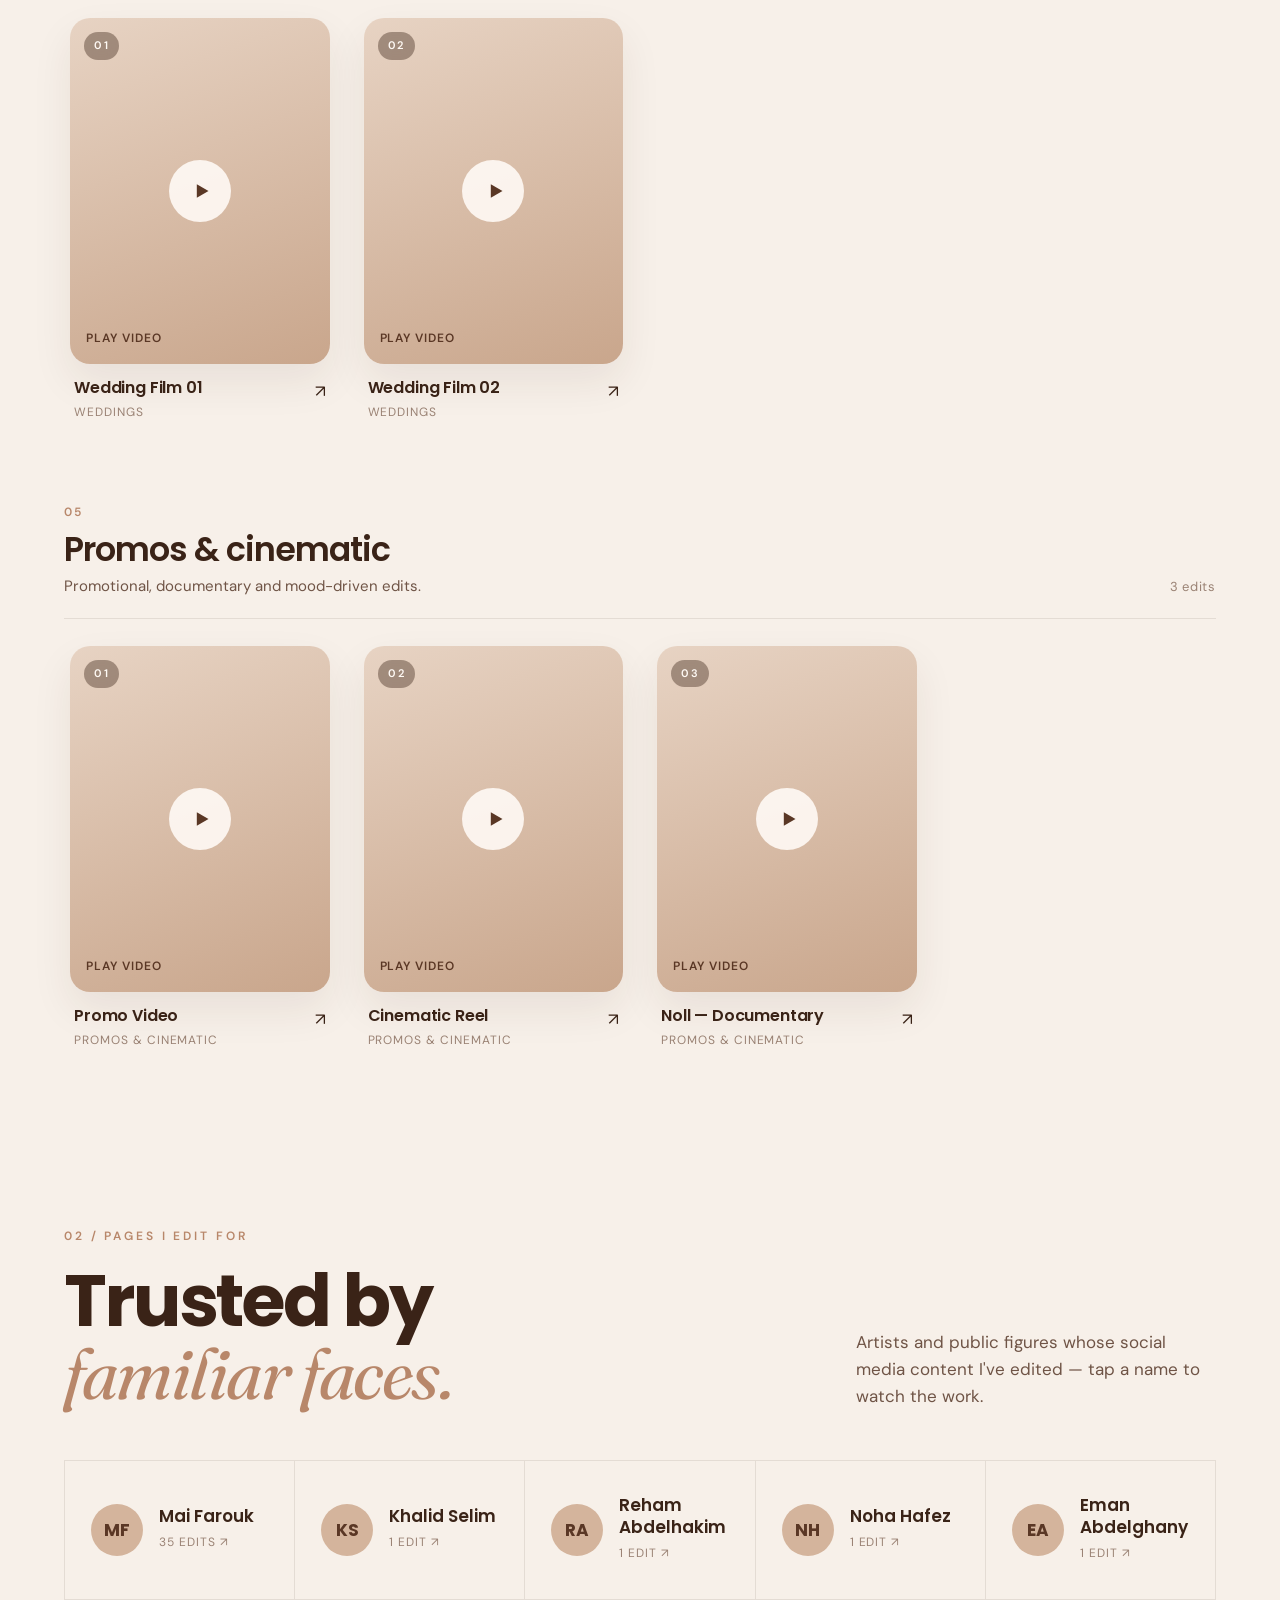
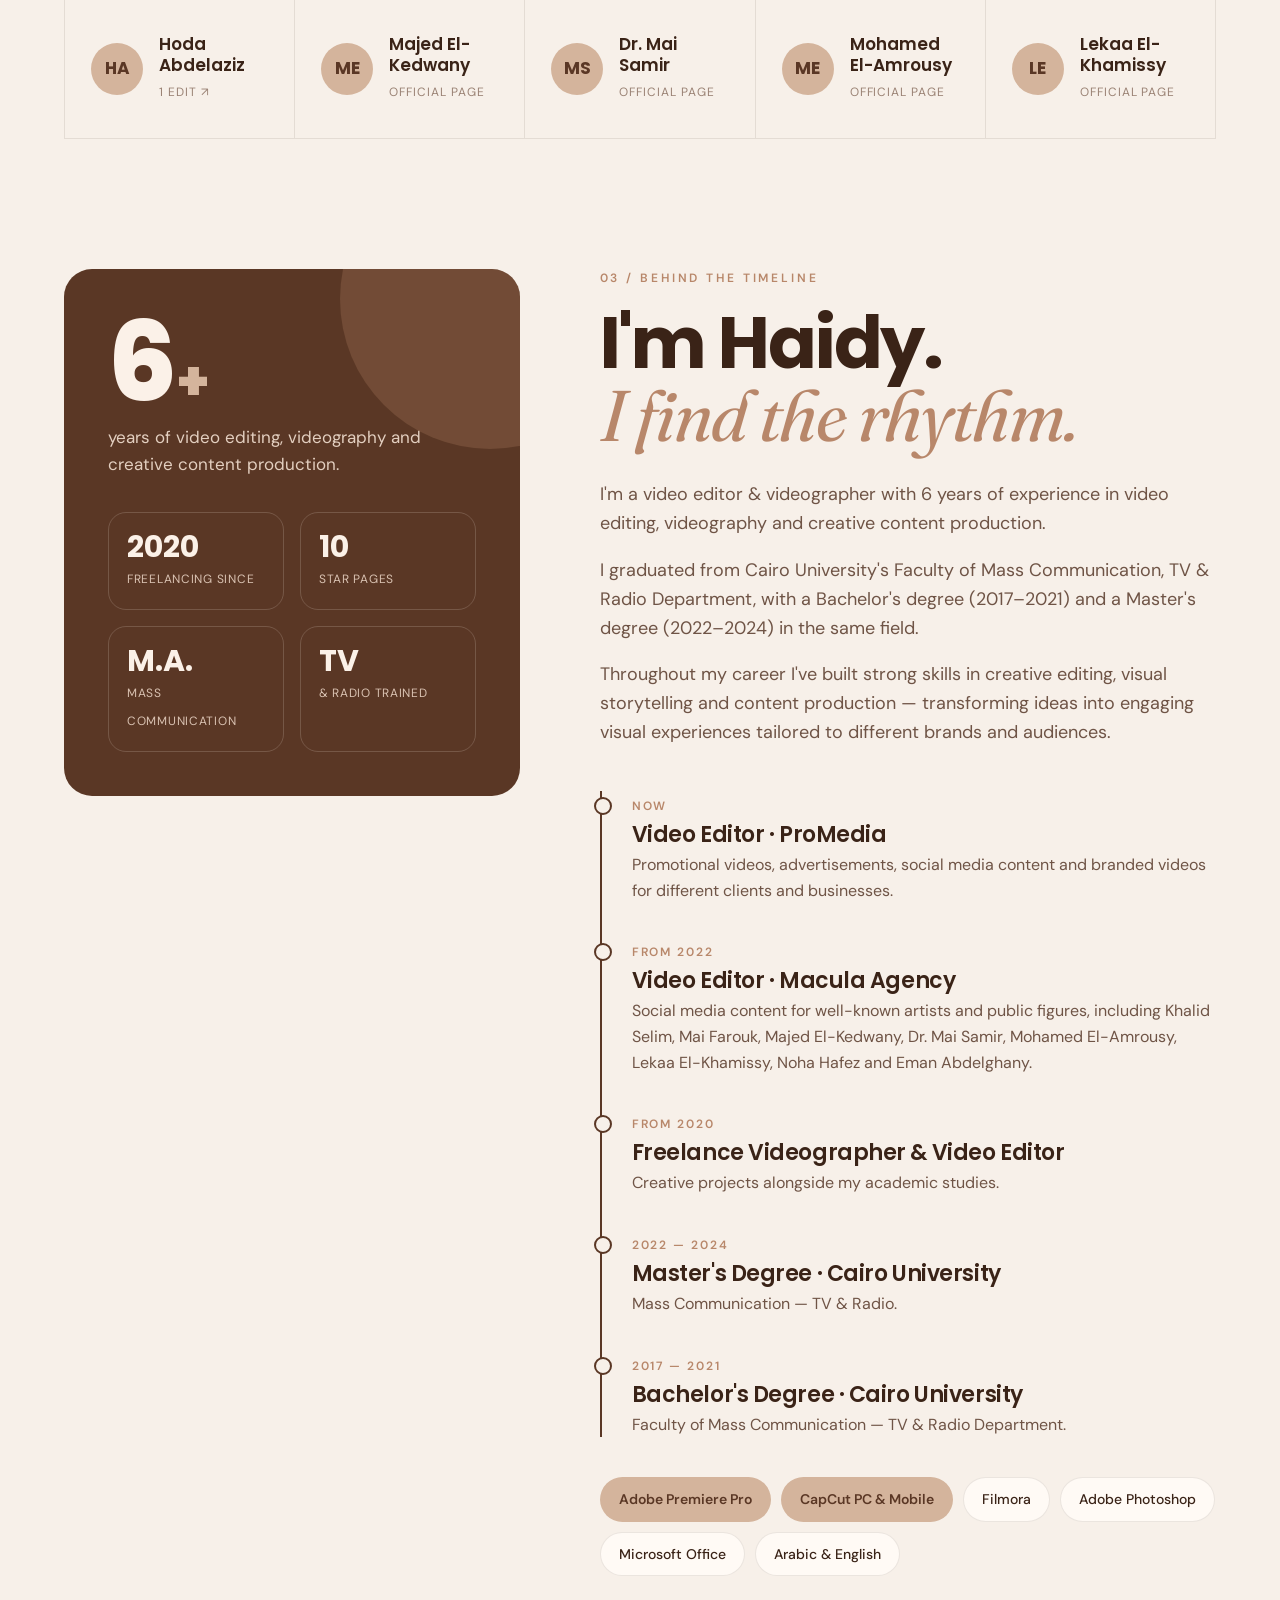
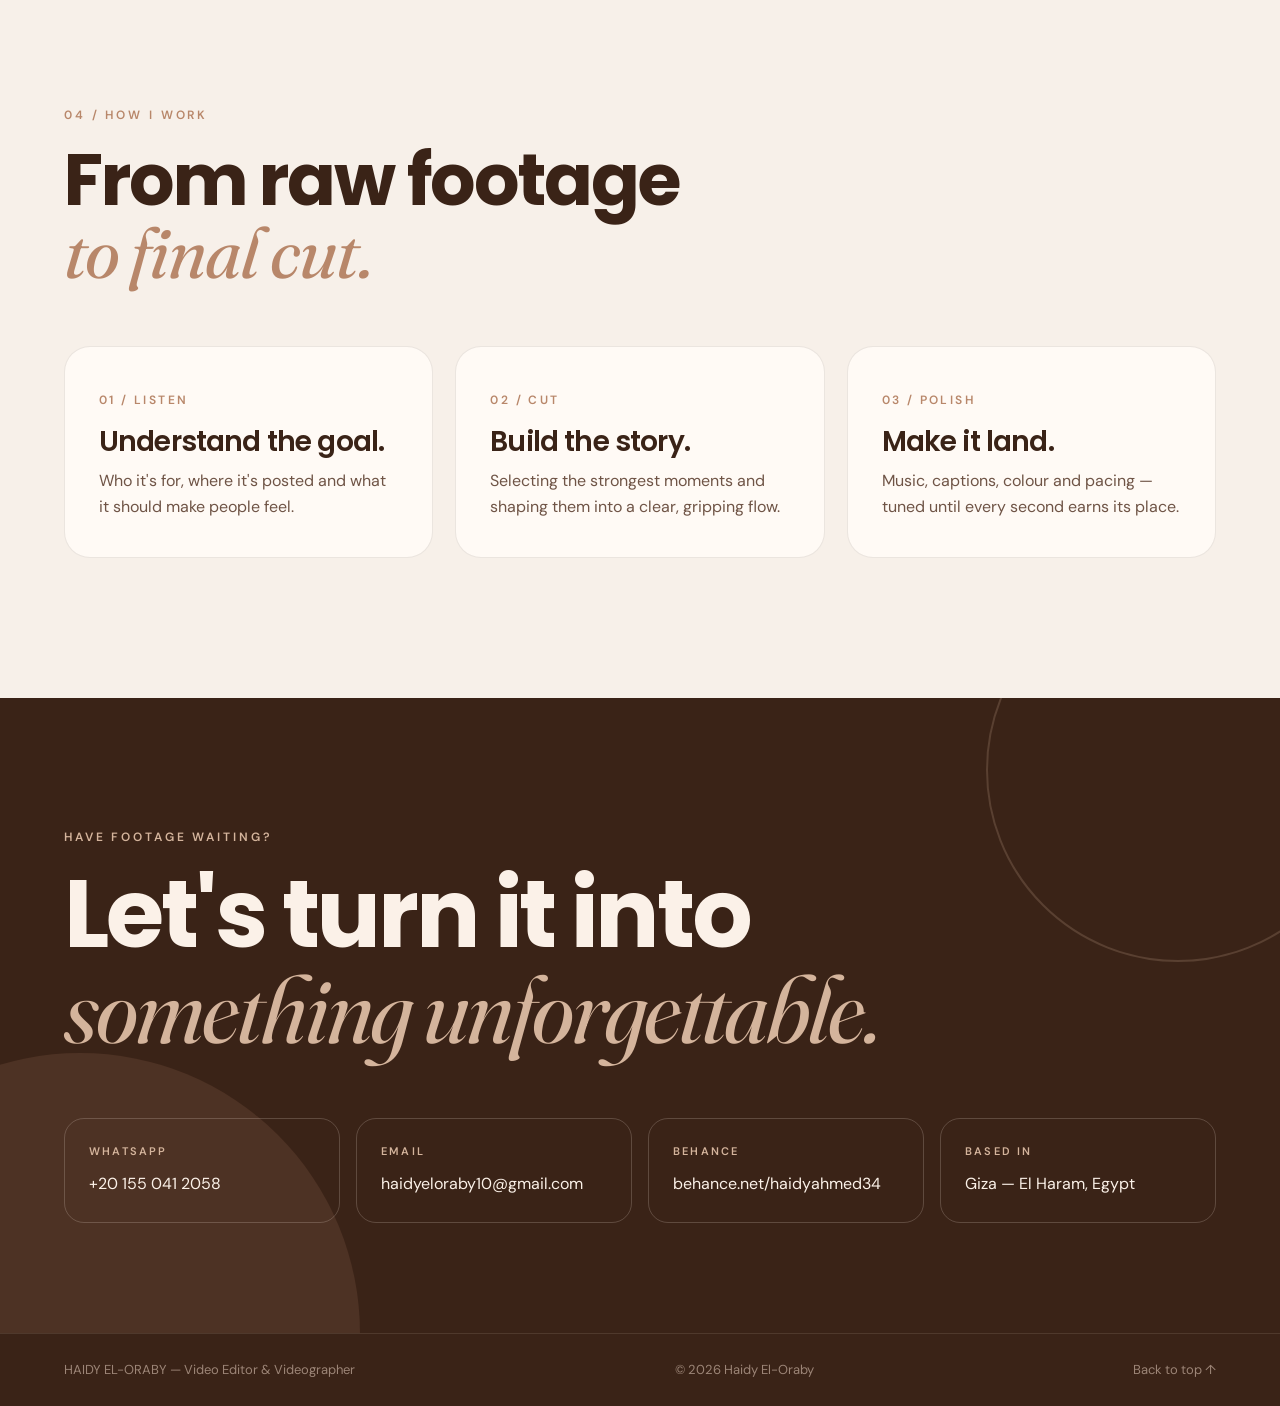
==== commit 370ac5c3: "Haidy preview: add Weddings collection Co-Authored-By: Claude Opus 5.5 <noreply@anthropic.com> Claud" ====
--- a/haidy-preview/index.html
+++ b/haidy-preview/index.html
@@ -328,10 +328,12 @@
  {id:"16xD-hGjY9HctRY21GBdiyt4NJ2lMjHUB",title:"Progressive Overload",category:"Talking Heads"},
  {id:"1BP-KJl4Wjn03I-mJOiXtir5YeyQM5SOT",title:"Captioned Reel",category:"Talking Heads"},
  {id:"1LQJts_ebniCT609lLUA5OKwkCR14mRcb",title:"Cinematic Reel",category:"Promos & Cinematic"},
- {id:"1ttVi5GZNLWvE7KC9ylwsg6BnziOH-xa7",title:"Noll \u2014 Documentary",category:"Promos & Cinematic"}
+ {id:"1ttVi5GZNLWvE7KC9ylwsg6BnziOH-xa7",title:"Noll \u2014 Documentary",category:"Promos & Cinematic"},
+ {id:"1qCAIaRRPfMPvnzrwHBwJAUFG49n6VQqQ",title:"Wedding Film 01",category:"Weddings"},
+ {id:"18N1P2CzFCKvffLmqkcd93MUQoA_CVDKl",title:"Wedding Film 02",category:"Weddings"}
 ];
 const stars=['Mai Farouk','Khalid Selim','Reham Abdelhakim','Noha Hafez','Eman Abdelghany','Hoda Abdelaziz','Majed El-Kedwany','Dr. Mai Samir','Mohamed El-Amrousy','Lekaa El-Khamissy'];
-const tags=['VIDEO EDITING','VIDEOGRAPHY','CELEBRITY CONTENT','PODCASTS & TALKING HEADS','ADS & PROMOS','VISUAL STORYTELLING'];
+const tags=['VIDEO EDITING','VIDEOGRAPHY','CELEBRITY CONTENT','PODCASTS & TALKING HEADS','WEDDING FILMS','ADS & PROMOS','VISUAL STORYTELLING'];
 /* ============================================ */
 
 document.getElementById('yr').textContent=new Date().getFullYear();
@@ -341,6 +343,7 @@
  {c:'Mai Farouk',t:'Mai Farouk — songs &amp; concerts',d:'Reels, live performances and song clips for Mai Farouk\'s official pages.'},
  {c:'Star Pages',t:'Star pages',d:'Social content for artists and public figures.'},
  {c:'Talking Heads',t:'Talking heads &amp; podcasts',d:'Experts, coaches and creators — cut tight, captioned and easy to watch.'},
+ {c:'Weddings',t:'Weddings',d:'Wedding days filmed and cut into stories worth reliving.'},
  {c:'Promos &amp; Cinematic'.replace('&amp;','&'),t:'Promos &amp; cinematic',d:'Promotional, documentary and mood-driven edits.'}];
 const cats=['All',...groups.map(g=>g.c)];let active='All',shown=12;
 const byWho=s=>videos.filter(v=>v.who===s);const has=s=>byWho(s).length;
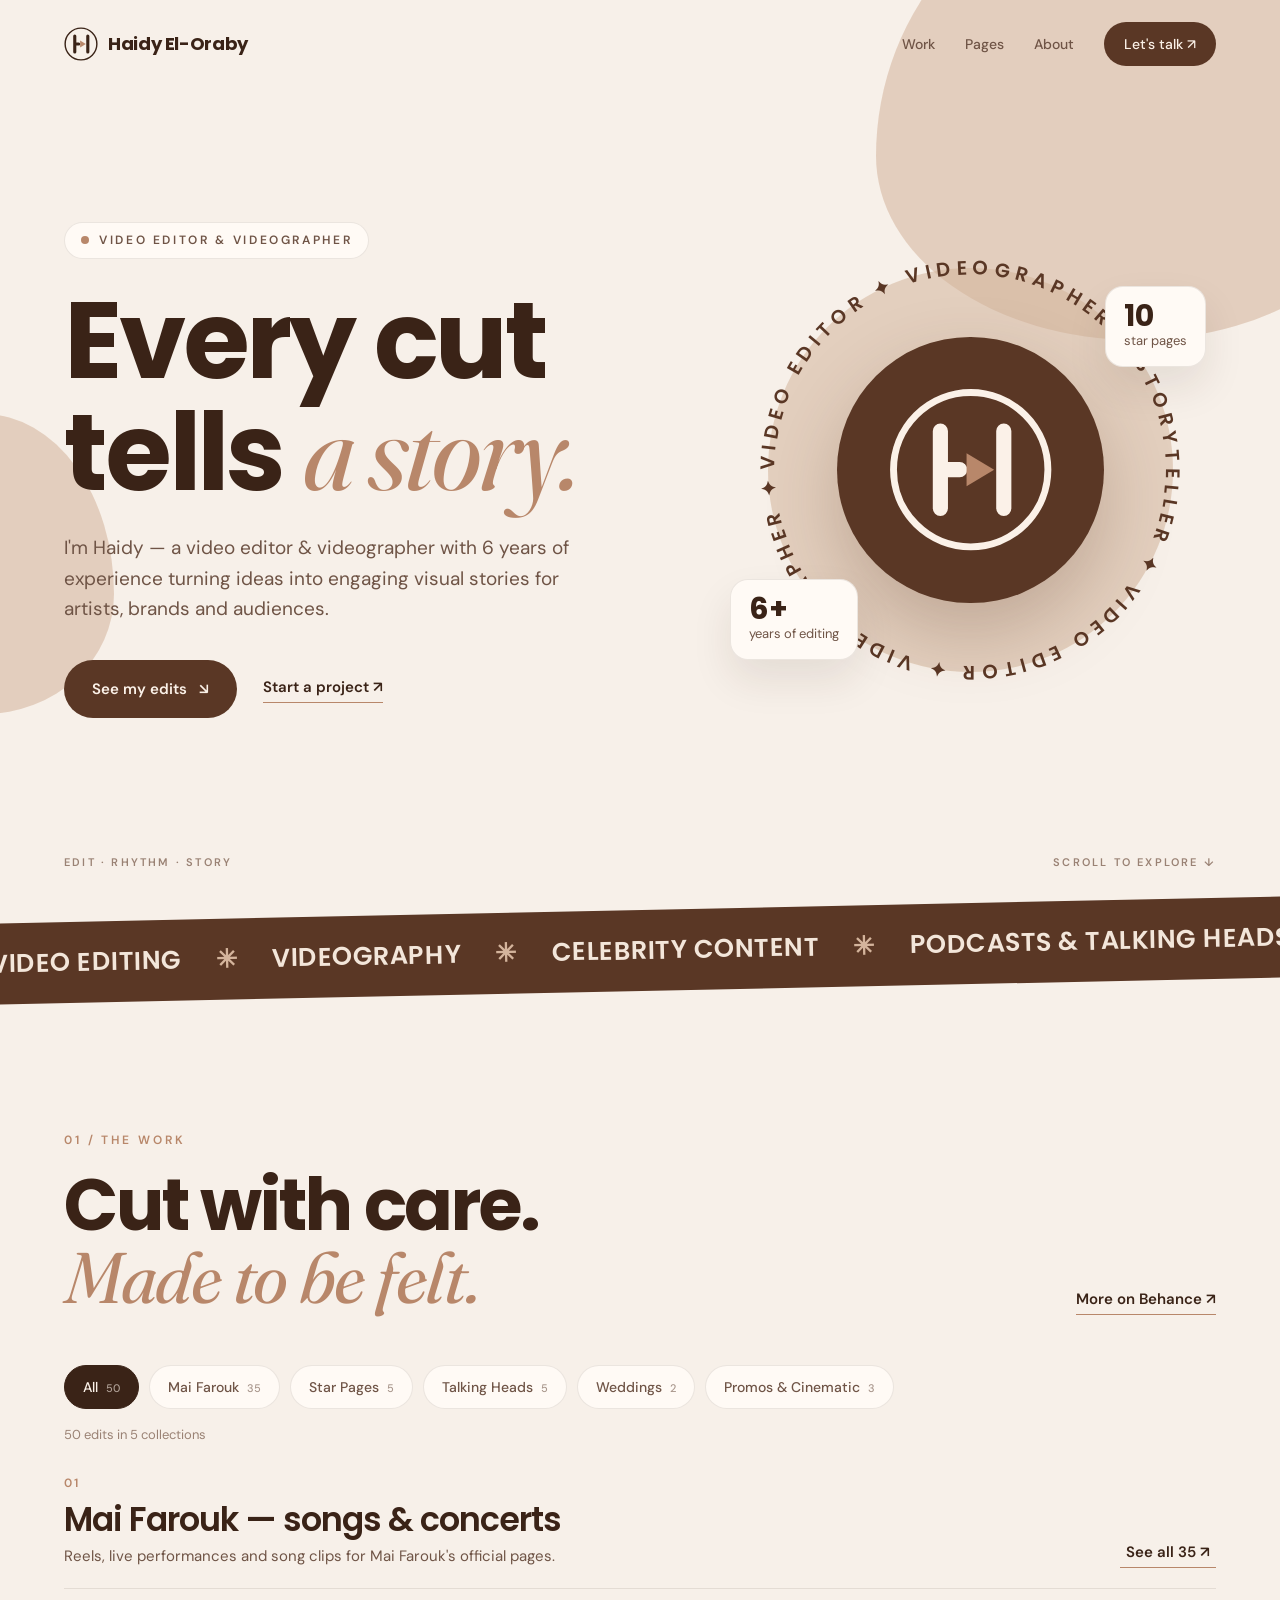
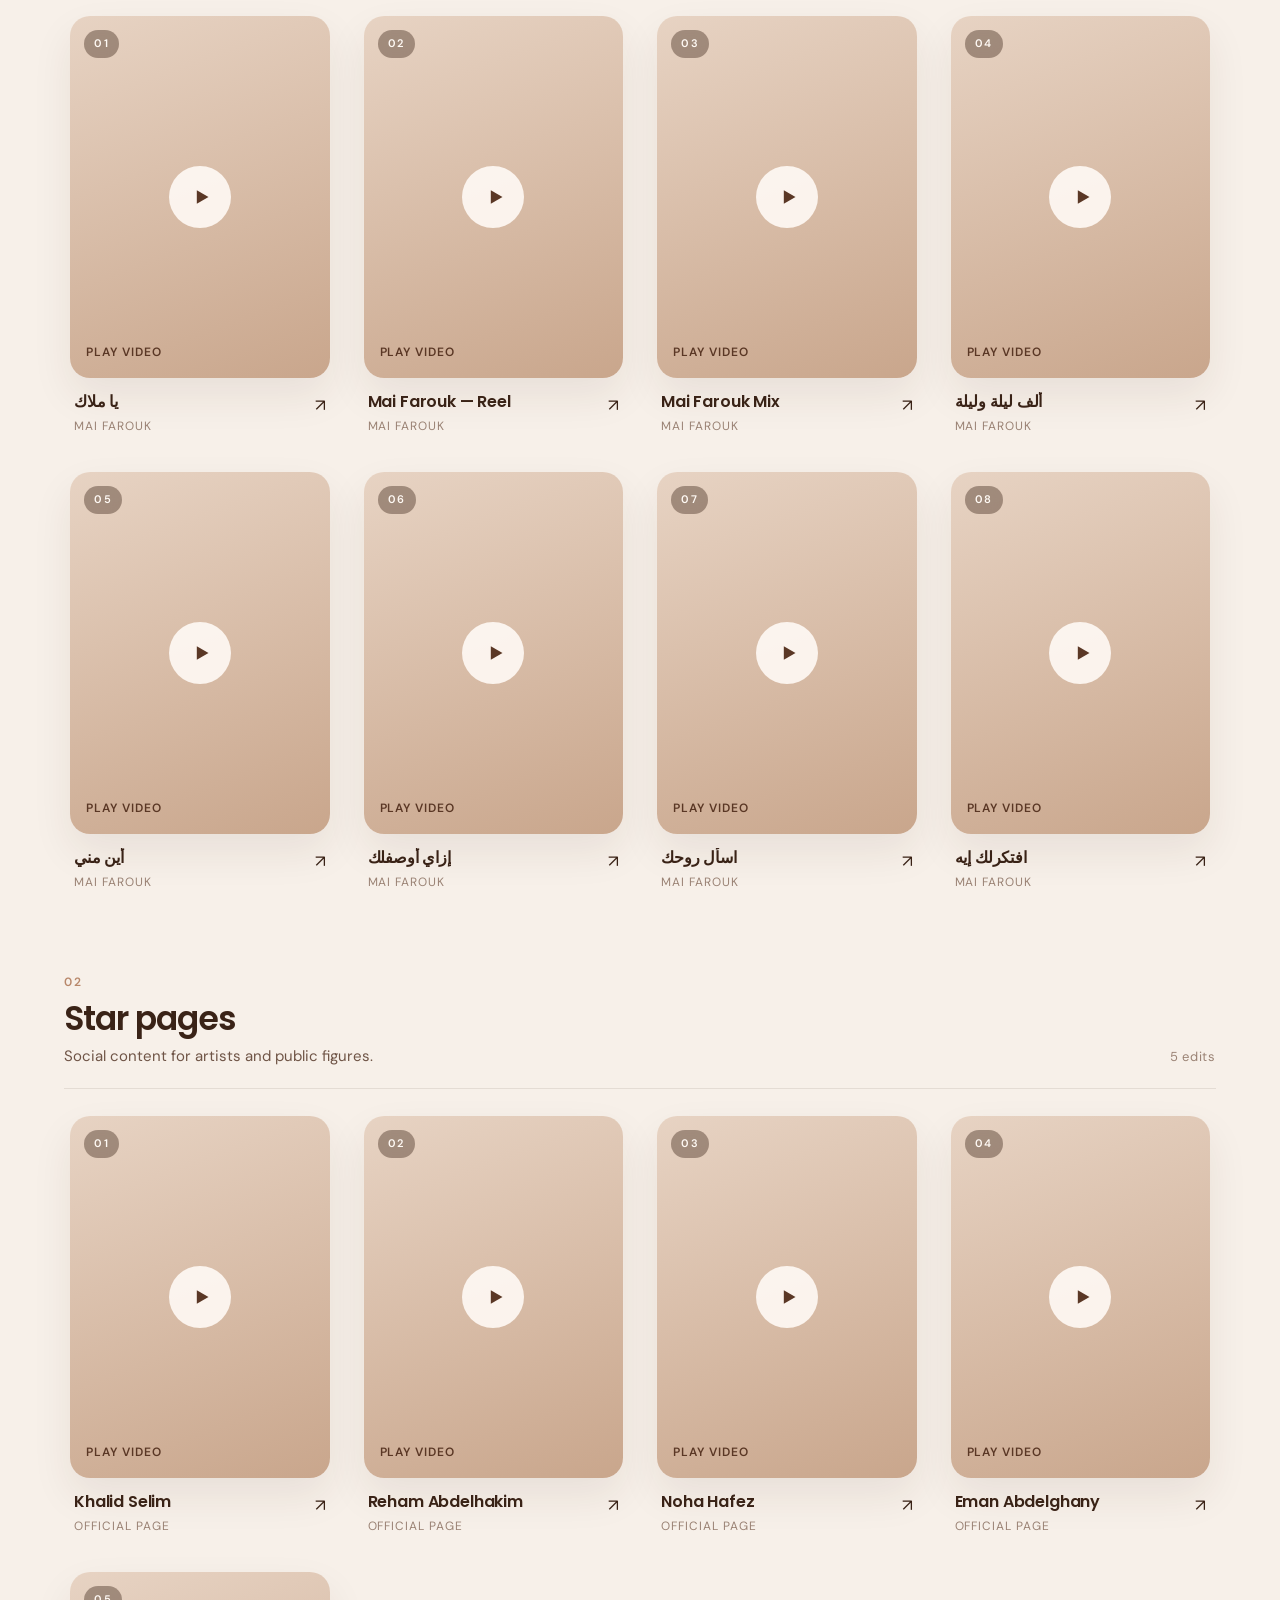
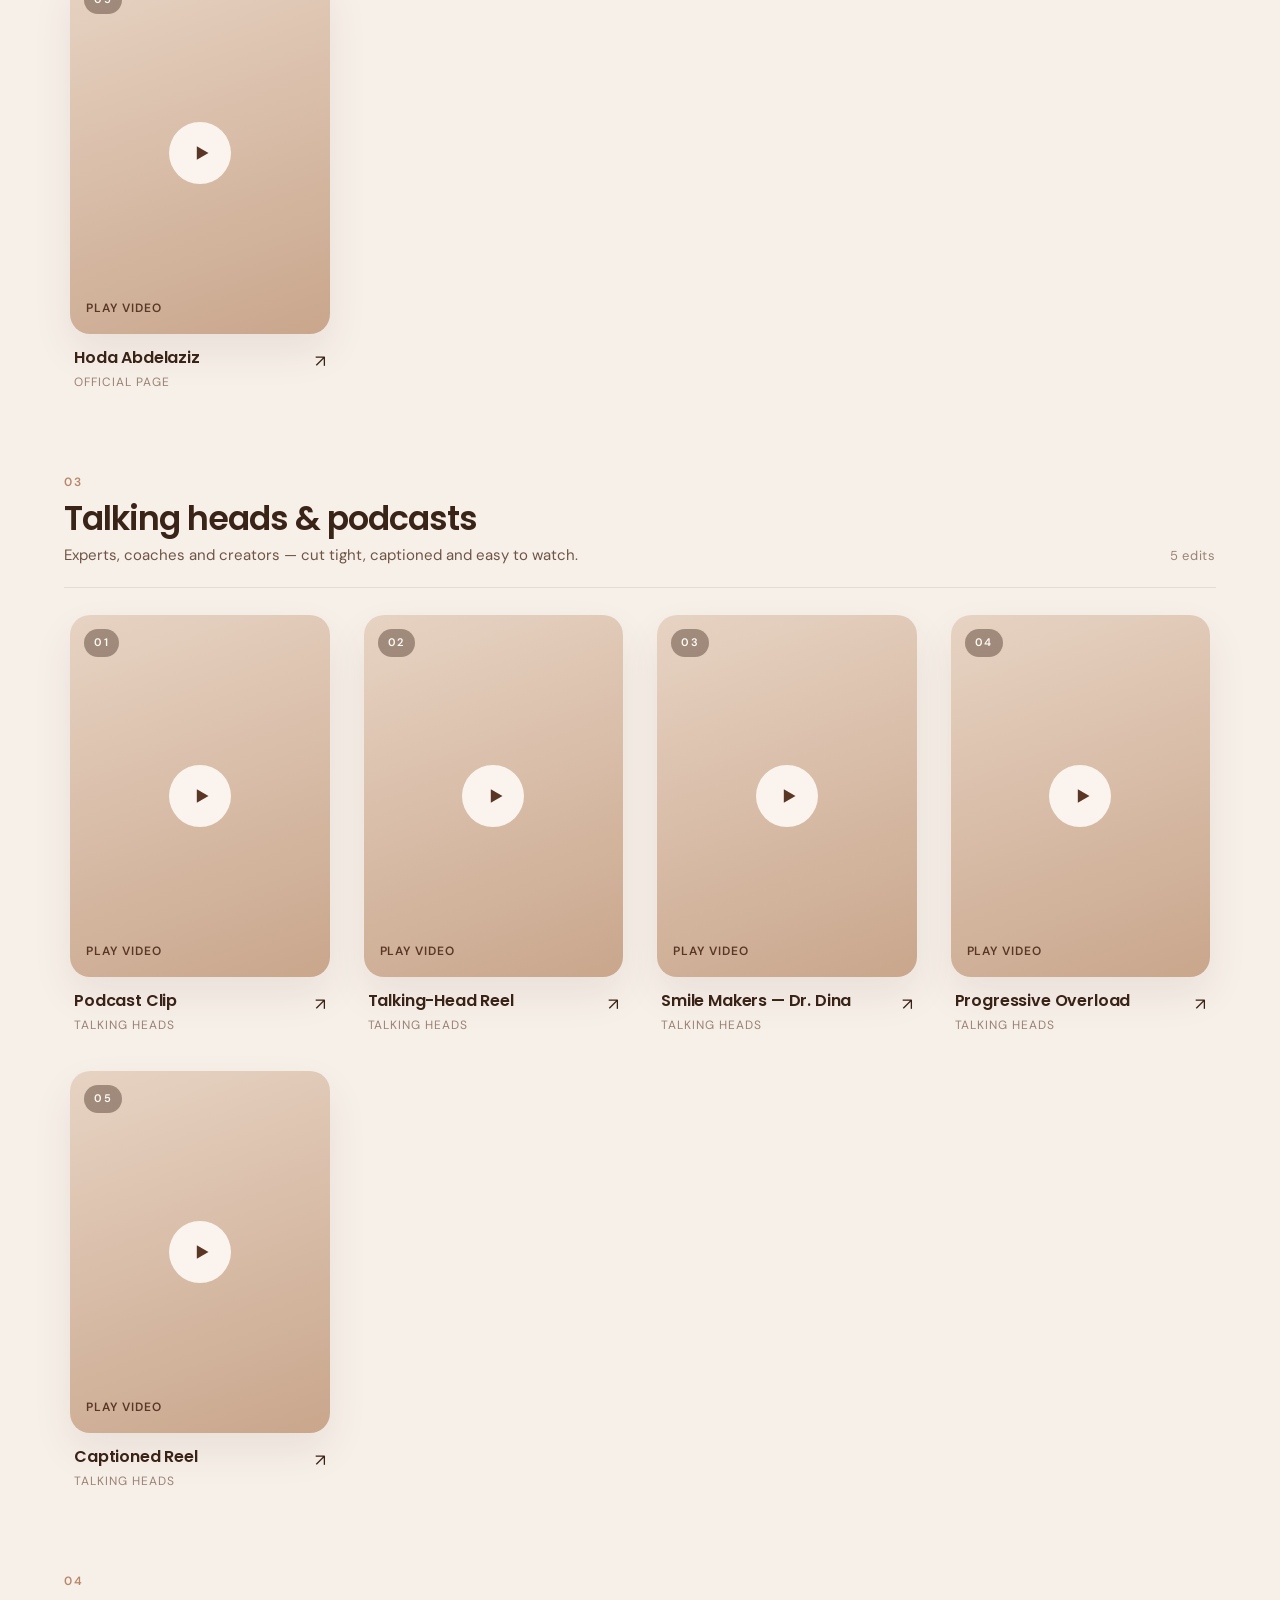
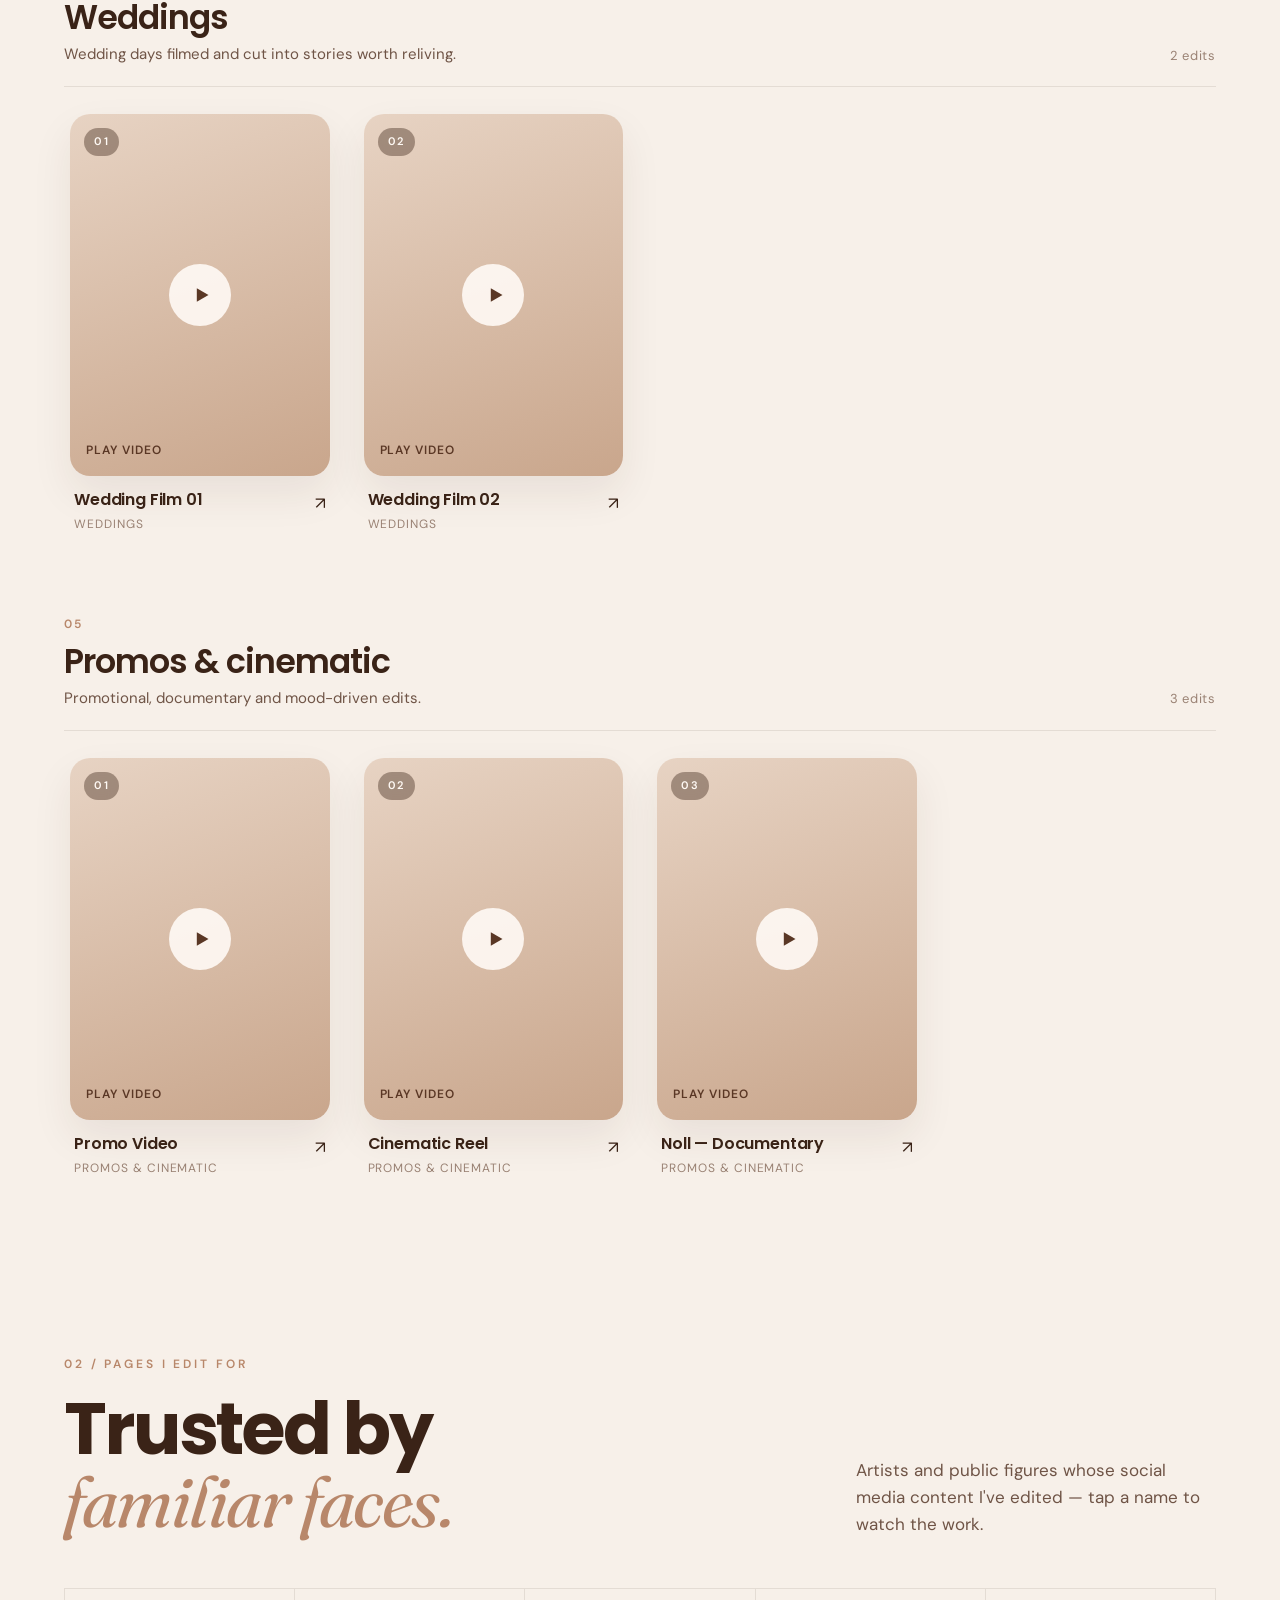
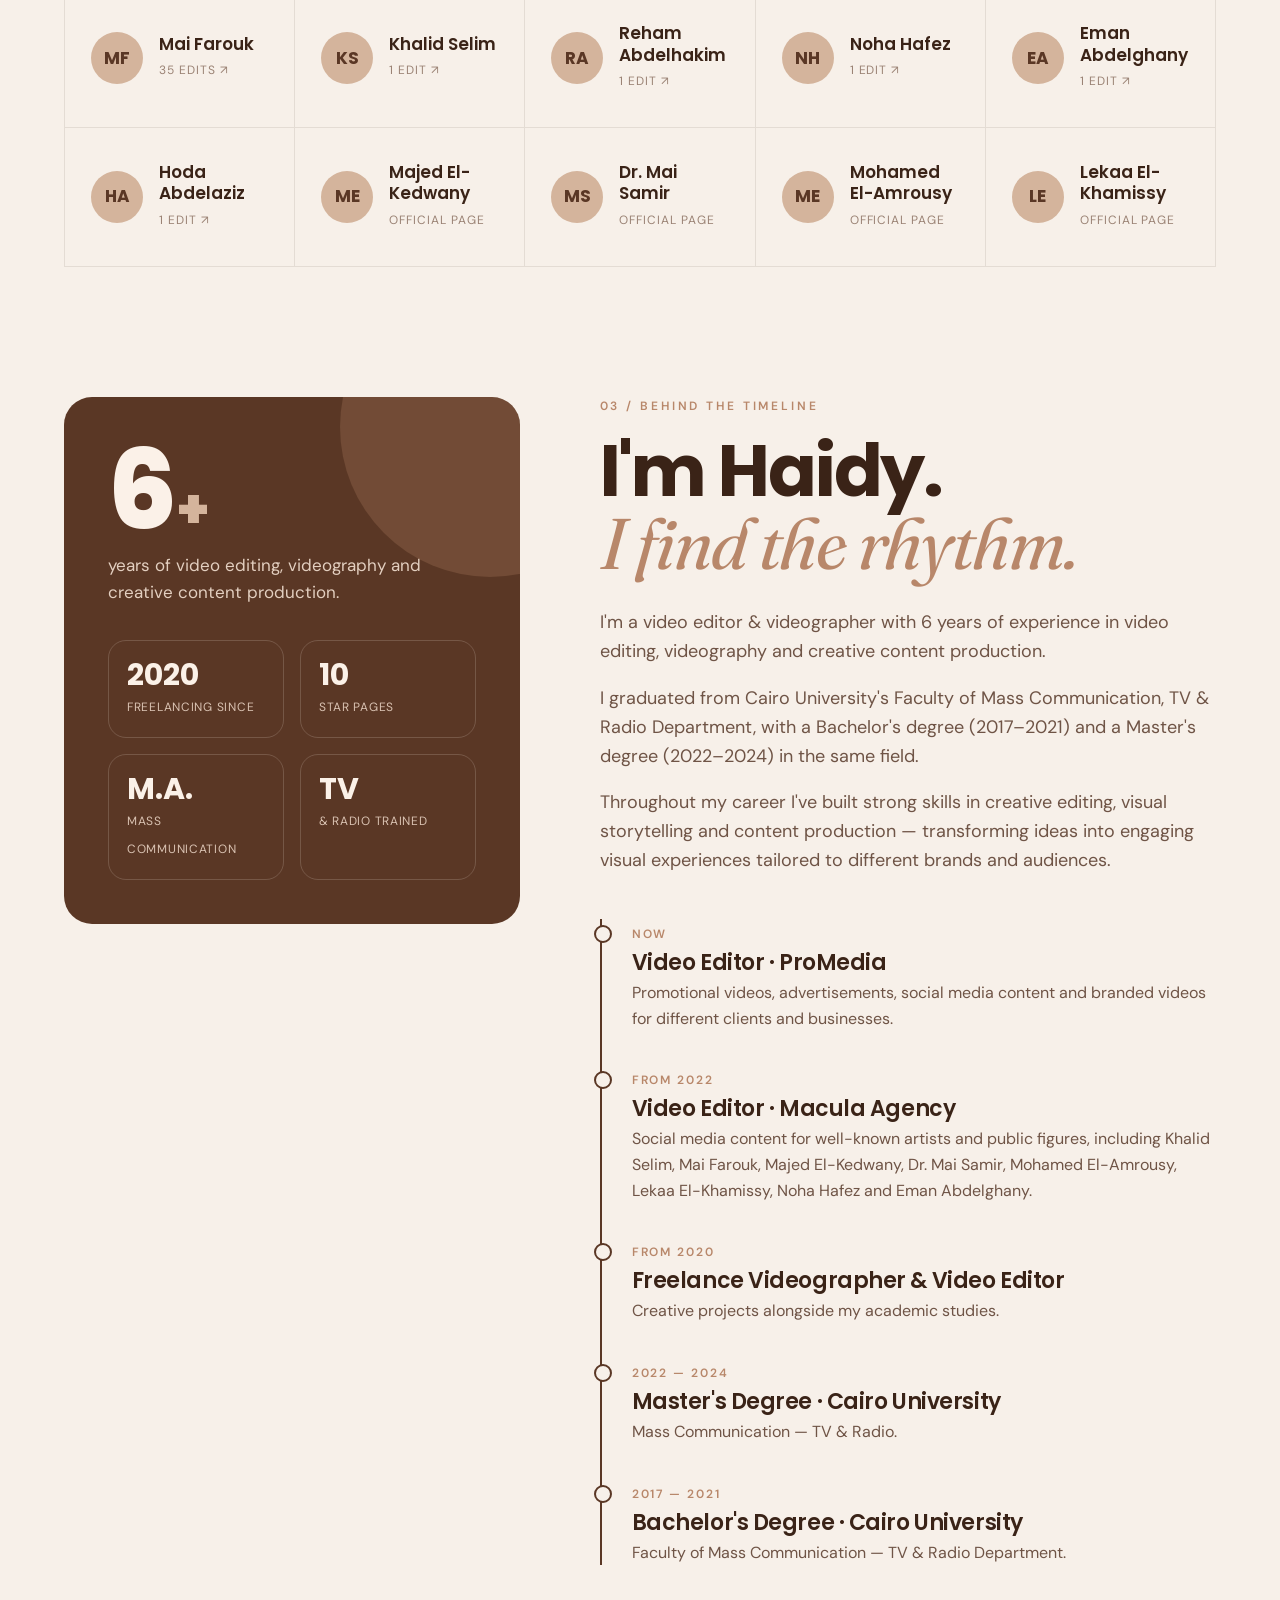
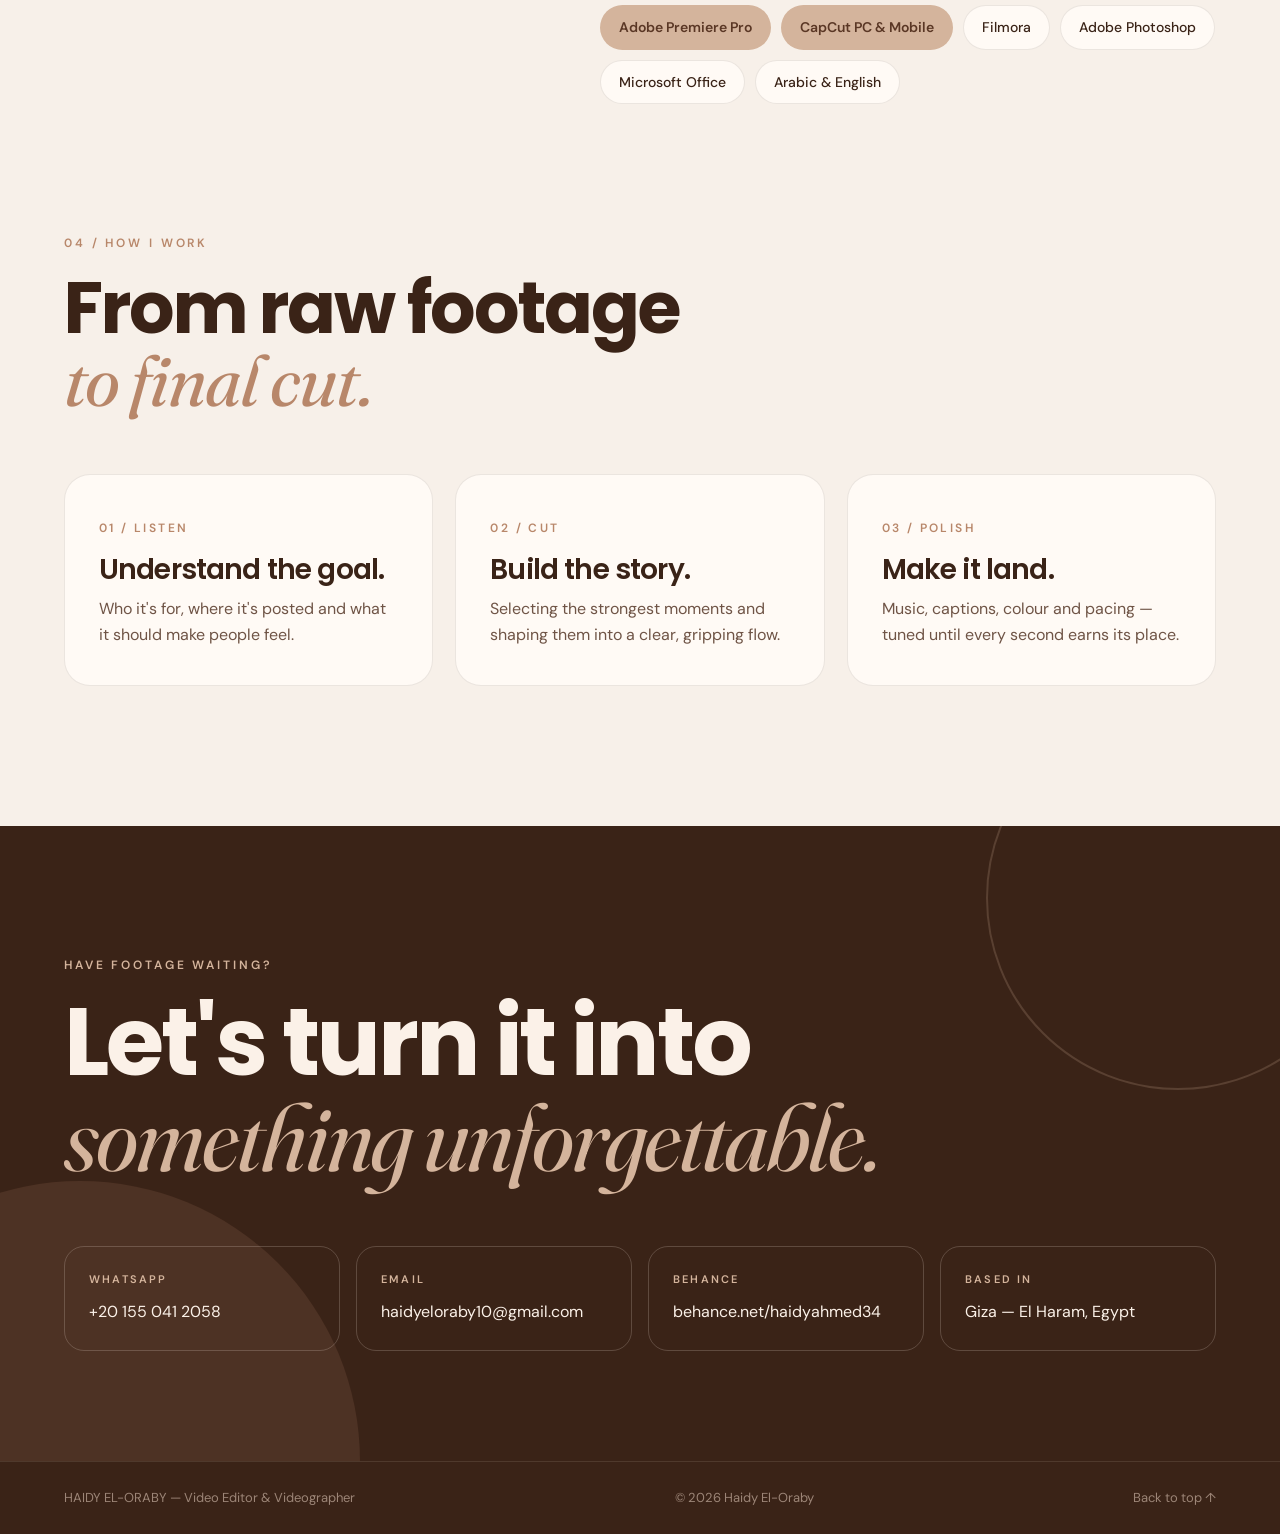
==== commit 6a127064: "Haidy preview: landscape videos get wide cards Co-Authored-By: Claude Opus 5.5 <noreply@anthropic.co" ====
--- a/haidy-preview/index.html
+++ b/haidy-preview/index.html
@@ -70,7 +70,10 @@
 .gnum{display:block;font-size:12px;letter-spacing:.2em;font-weight:600;color:var(--clay);margin-bottom:10px}.gcount{font-size:13px;color:var(--muted);letter-spacing:.06em}
 .filter i{font-style:normal;font-size:11px;margin-left:8px;opacity:.6}
 .more-wrap{text-align:center;margin-top:46px}.more[hidden]{display:none}.count{font-size:13px;color:var(--muted);margin-bottom:28px}
-.video-grid{display:grid;grid-template-columns:repeat(4,minmax(0,1fr));gap:34px 22px}
+.video-grid{display:grid;grid-template-columns:repeat(4,minmax(0,1fr));gap:34px 22px;grid-auto-flow:dense;container-type:inline-size;--cols:4;--gx:22px}
+.video-grid .cover{aspect-ratio:auto;height:calc((100cqw - (var(--cols) - 1) * var(--gx)) / var(--cols) * 4 / 3)}
+.video-card.is-wide{grid-column:span 2}
+.cover.wide:before{display:none}.cover.wide img{object-fit:cover!important}
 .video-card{text-align:left;opacity:0;transform:translateY(24px);animation:in .7s forwards;animation-delay:var(--d)}
 @keyframes in{to{opacity:1;transform:none}}
 .cover{position:relative;aspect-ratio:3/4;isolation:isolate;border-radius:20px;overflow:hidden;background:linear-gradient(160deg,#e7d3c3,#c9a68c);box-shadow:0 18px 40px #3a231714}
@@ -149,14 +152,14 @@
 .reveal{opacity:0;transform:translateY(40px);transition:opacity 1s,transform 1s}
 .reveal.on{opacity:1;transform:none}
 @media(max-width:1200px){.stars-grid{grid-template-columns:repeat(2,minmax(0,1fr))}}
-@media(max-width:1000px){.video-grid{grid-template-columns:repeat(3,1fr)}.stars-grid{grid-template-columns:repeat(2,minmax(0,1fr))}.contacts{grid-template-columns:1fr 1fr}}
+@media(max-width:1000px){.video-grid{grid-template-columns:repeat(3,minmax(0,1fr));--cols:3}.stars-grid{grid-template-columns:repeat(2,minmax(0,1fr))}.contacts{grid-template-columns:1fr 1fr}}
 @media(max-width:800px){
  nav{padding:16px 5%}.links{gap:16px;font-size:13px}.links a:not(.pill):not(.keep){display:none}
  .hero{grid-template-columns:1fr;gap:50px;padding-top:120px;text-align:left}
  .emblem{width:min(330px,84vw);order:-1}.emblem .badge{padding:10px 14px;font-size:12px;bottom:10px;left:-8px}.emblem .badge b{font-size:24px}.emblem .badge2{top:auto;bottom:10px;right:-8px;left:auto}
  .hero-bottom{display:none}
  section{padding-top:96px}
- .video-grid{grid-template-columns:repeat(2,1fr);gap:26px 14px}
+ .video-grid{grid-template-columns:repeat(2,minmax(0,1fr));gap:26px 14px;--cols:2;--gx:14px}
  .about{grid-template-columns:1fr;gap:50px}.about-card{position:relative;top:0}
  .steps{grid-template-columns:1fr}
  .star{padding:24px 16px;gap:12px}.star .ini{width:42px;height:42px;font-size:14px}.star b{font-size:15px}
@@ -352,11 +355,11 @@
 /* accept a full Drive link in "link" or "id" */
 videos.forEach(v=>{const src=v.link||v.id||'';const m=src.match(/(?:\/d\/|id=)([\w-]{20,})/);if(m)v.id=m[1];else if(src&&!/\//.test(src))v.id=src});
 const thumb=v=>v.thumb||(v.id?`https://drive.google.com/thumbnail?id=${v.id}&sz=w800`:'');
-function fitCover(img){const c=img.parentElement,r=img.naturalWidth/img.naturalHeight;if(r>.85){c.classList.add(r>1.2?'wide':'square');c.style.setProperty('--bg',`url("${img.src}")`)}}
+function fitCover(img){const c=img.parentElement,r=img.naturalWidth/img.naturalHeight;if(r>1.2)c.closest('.video-card')?.classList.add('is-wide');if(r>.85){c.classList.add(r>1.2?'wide':'square');c.style.setProperty('--bg',`url("${img.src}")`)}}
 function noThumb(img){const c=img.parentElement;img.remove();c.insertAdjacentHTML('beforeend','<span class="ph">PLAY VIDEO</span>')}
 if(instagram){document.querySelector('.contacts').insertAdjacentHTML('beforeend',`<a href="${instagram}" target="_blank" rel="noopener"><small>INSTAGRAM</small><span>${instagram.replace(/https?:\/\/(www\.)?instagram\.com\//,'@').replace(/\/$/,'')}</span></a>`);document.querySelector('.contacts').style.gridTemplateColumns='repeat(auto-fit,minmax(220px,1fr))'}
 function card(v,i){const t=thumb(v);const k=videos.indexOf(v);
- return `<button class="video-card" style="--d:${Math.min(i,7)*60}ms" data-k="${k}"><div class="cover ${v.wide?'wide':''}">${t?`<img src="${t}" alt="${v.title}" loading="lazy" onload="fitCover(this)" onerror="noThumb(this)">`:`<span class="ph">VIDEO COMING SOON</span>`}<span class="play"><svg viewBox="0 0 24 24"><path d="M7 4v16l14-8Z"/></svg></span><span class="num">${String(i+1).padStart(2,'0')}</span></div><div class="info"><div><h3 dir="auto">${v.title}</h3><small>${(v.who&&v.category!=='Mai Farouk'?'Official page':v.category).toUpperCase()}</small></div><span>↗</span></div></button>`}
+ return `<button class="video-card${v.wide?' is-wide':''}" style="--d:${Math.min(i,7)*60}ms" data-k="${k}"><div class="cover ${v.wide?'wide':''}">${t?`<img src="${t}" alt="${v.title}" loading="lazy" onload="fitCover(this)" onerror="noThumb(this)">`:`<span class="ph">VIDEO COMING SOON</span>`}<span class="play"><svg viewBox="0 0 24 24"><path d="M7 4v16l14-8Z"/></svg></span><span class="num">${String(i+1).padStart(2,'0')}</span></div><div class="info"><div><h3 dir="auto">${v.title}</h3><small>${(v.who&&v.category!=='Mai Farouk'?'Official page':v.category).toUpperCase()}</small></div><span>↗</span></div></button>`}
 function render(){
  document.getElementById('filters').innerHTML=cats.map(c=>`<button class="filter ${c===active?'active':''}" data-c="${c}">${c}<i>${c==='All'?videos.length:videos.filter(v=>v.category===c).length}</i></button>`).join('');
  const more=document.getElementById('more'),grid=document.getElementById('grid');
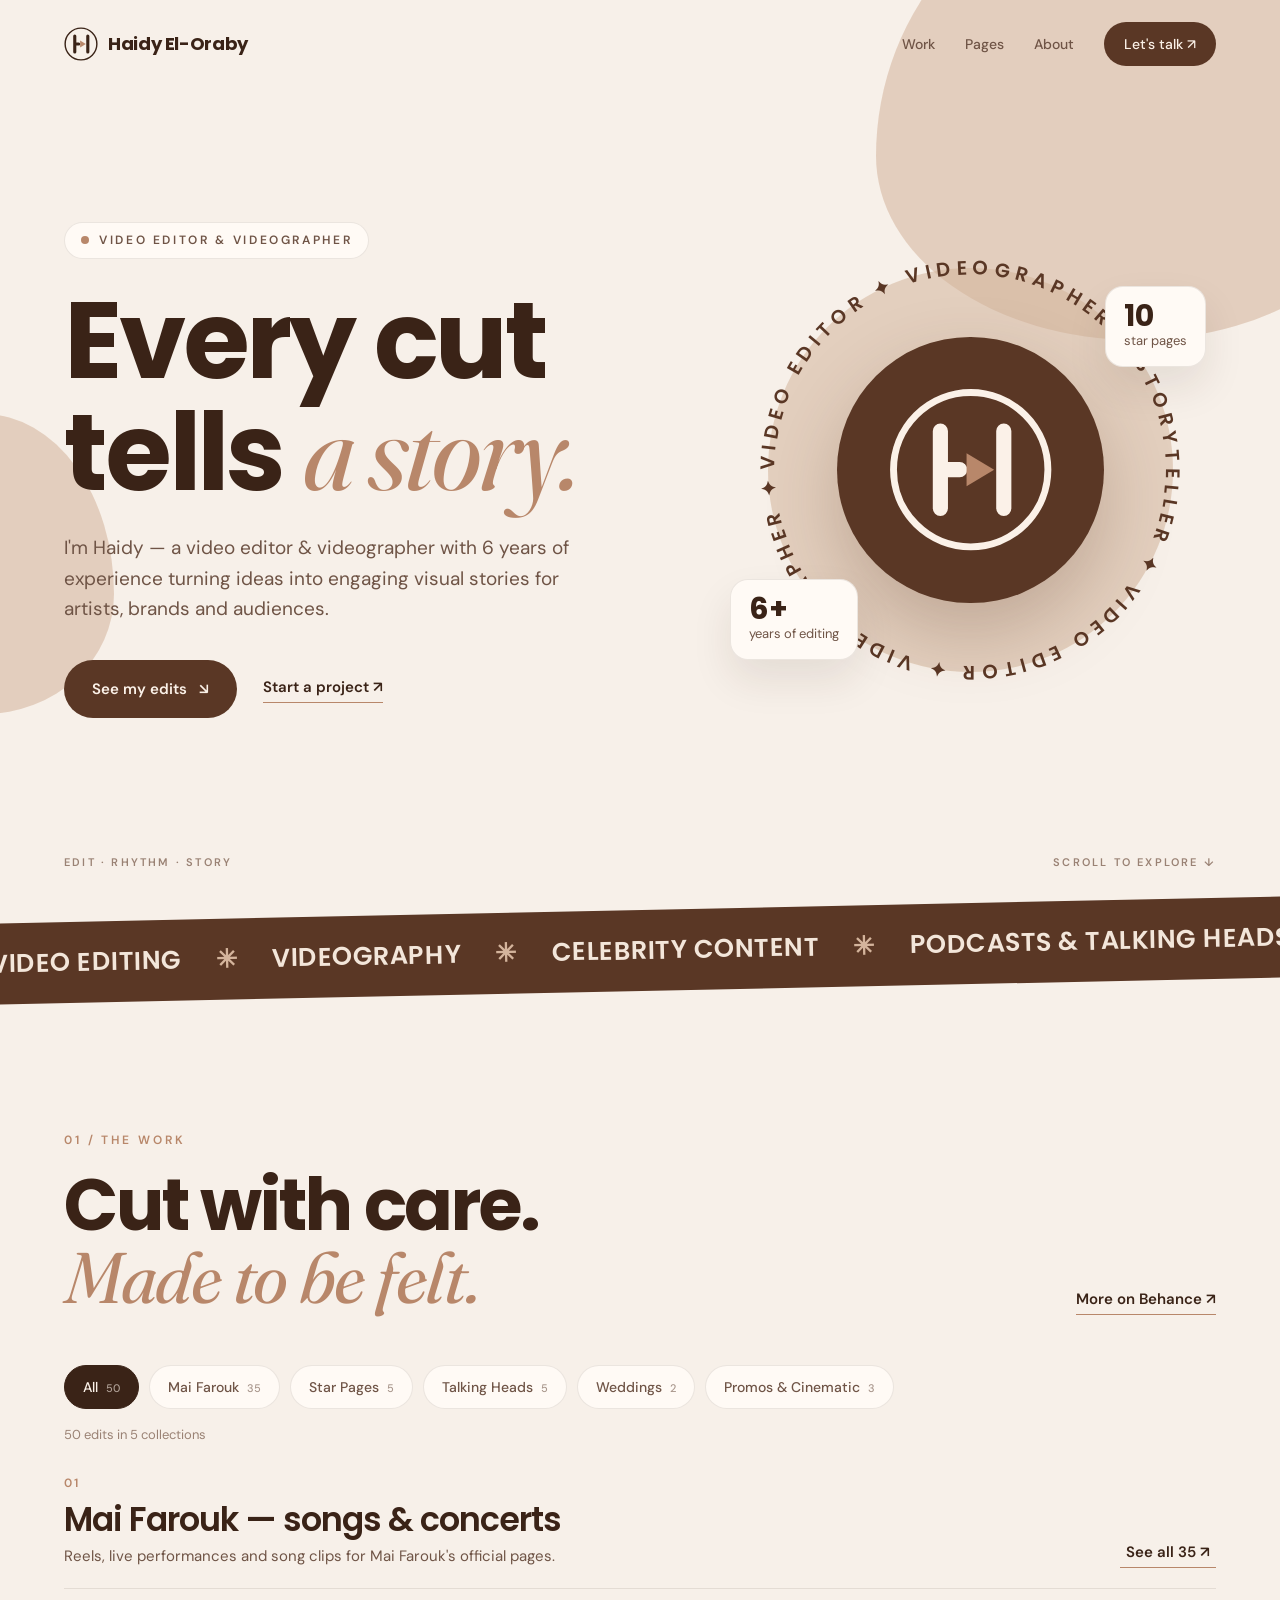
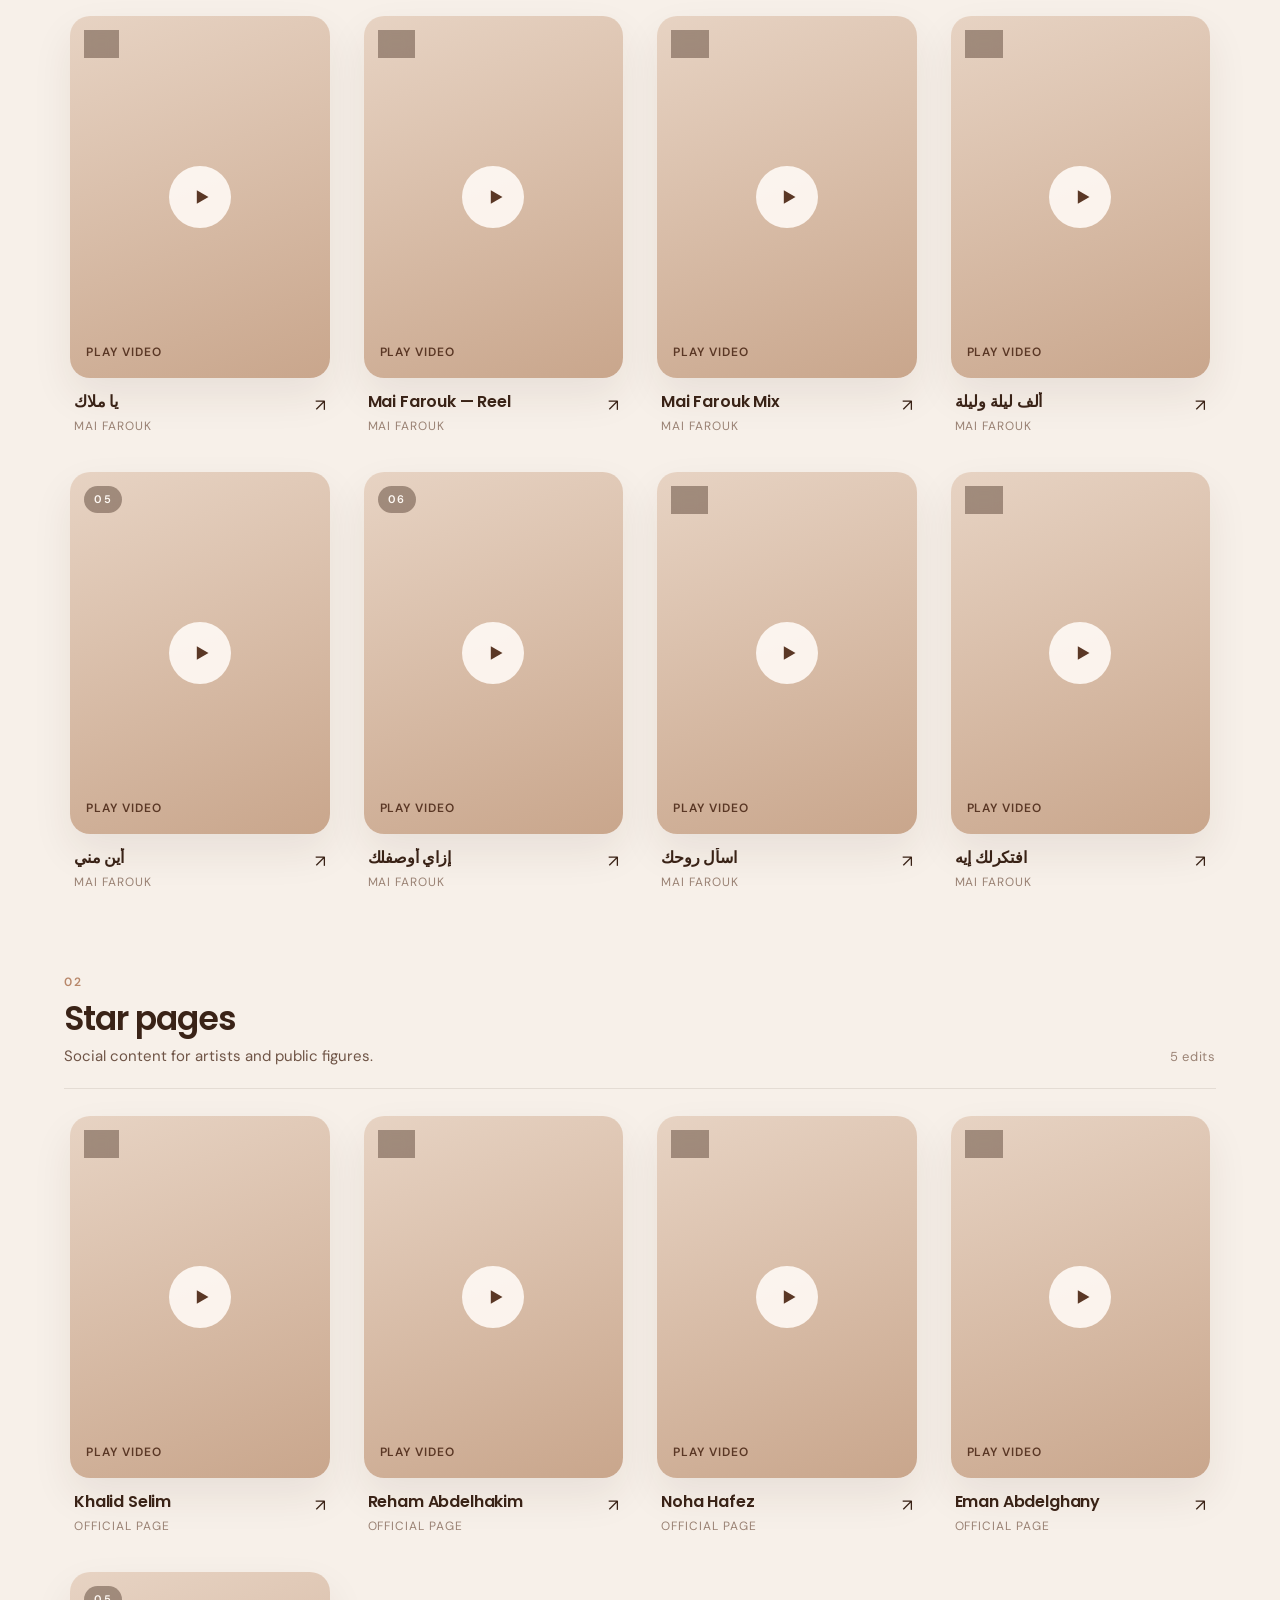
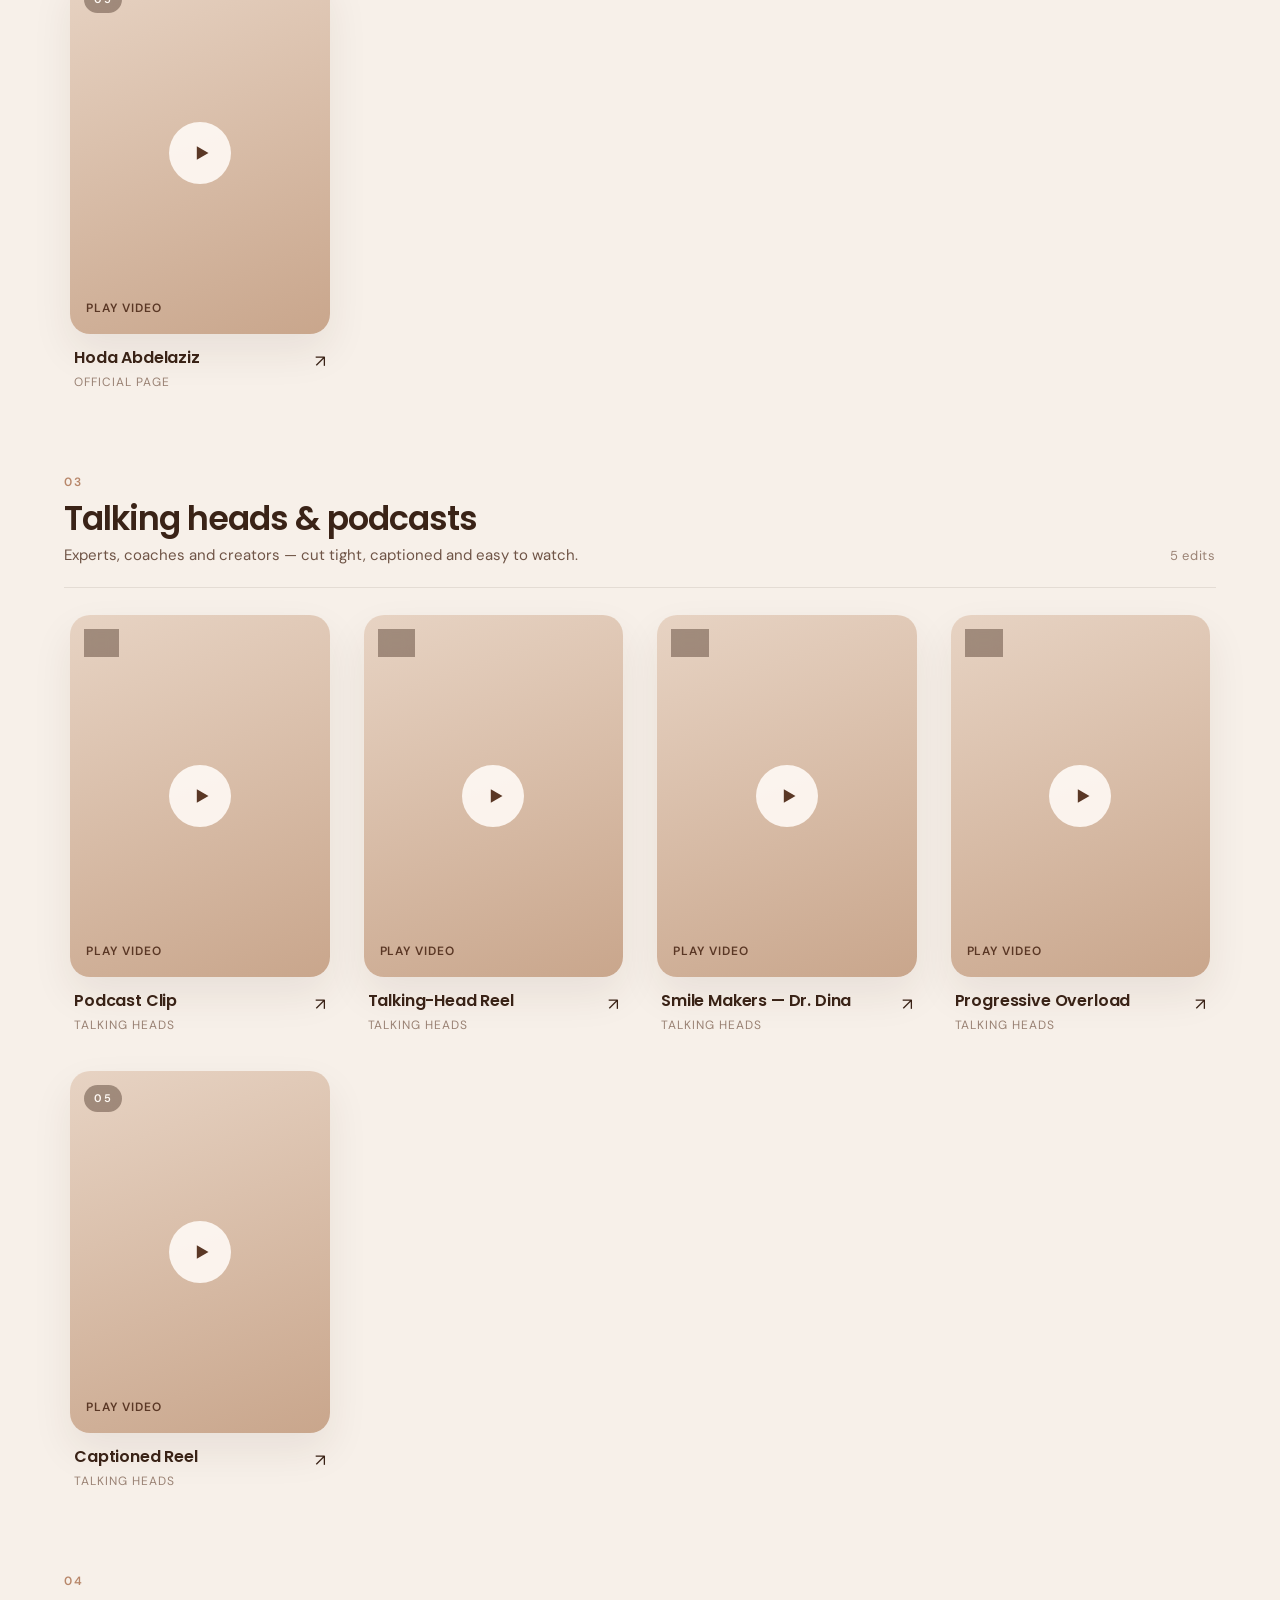
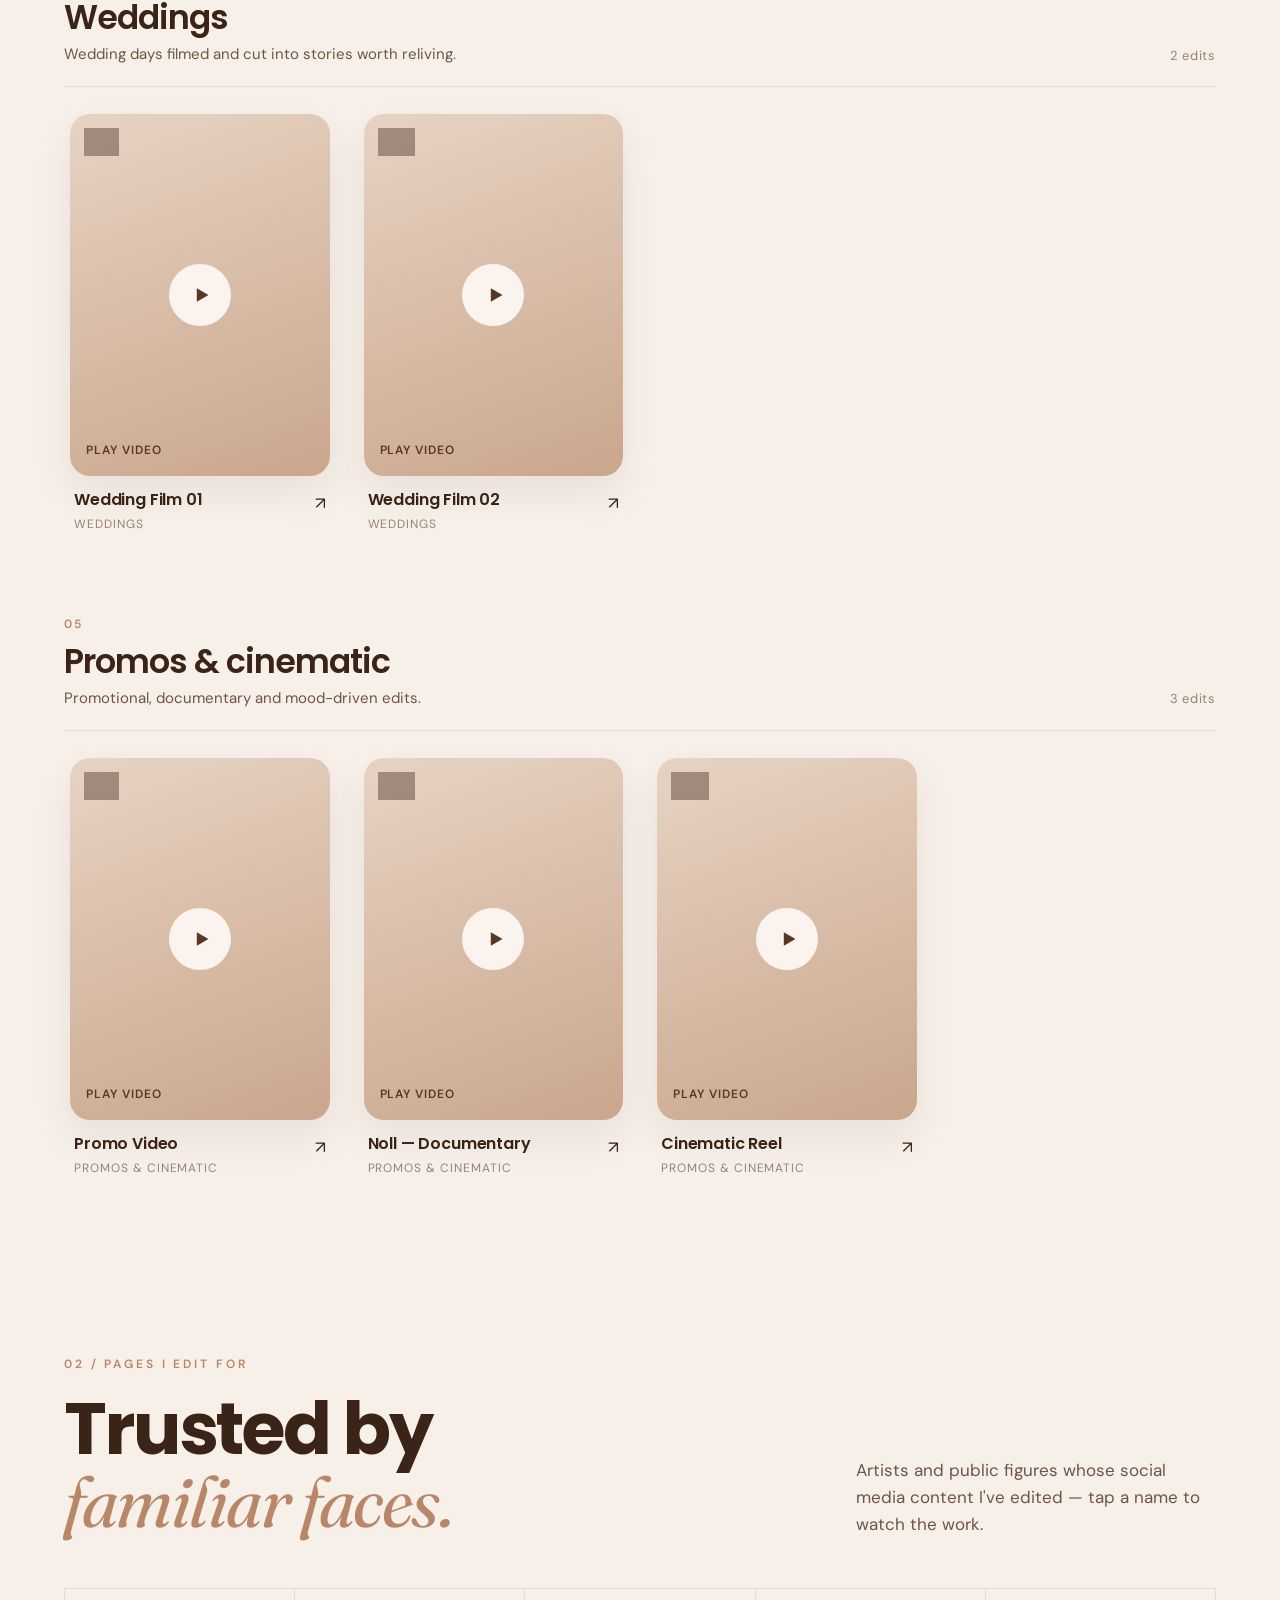
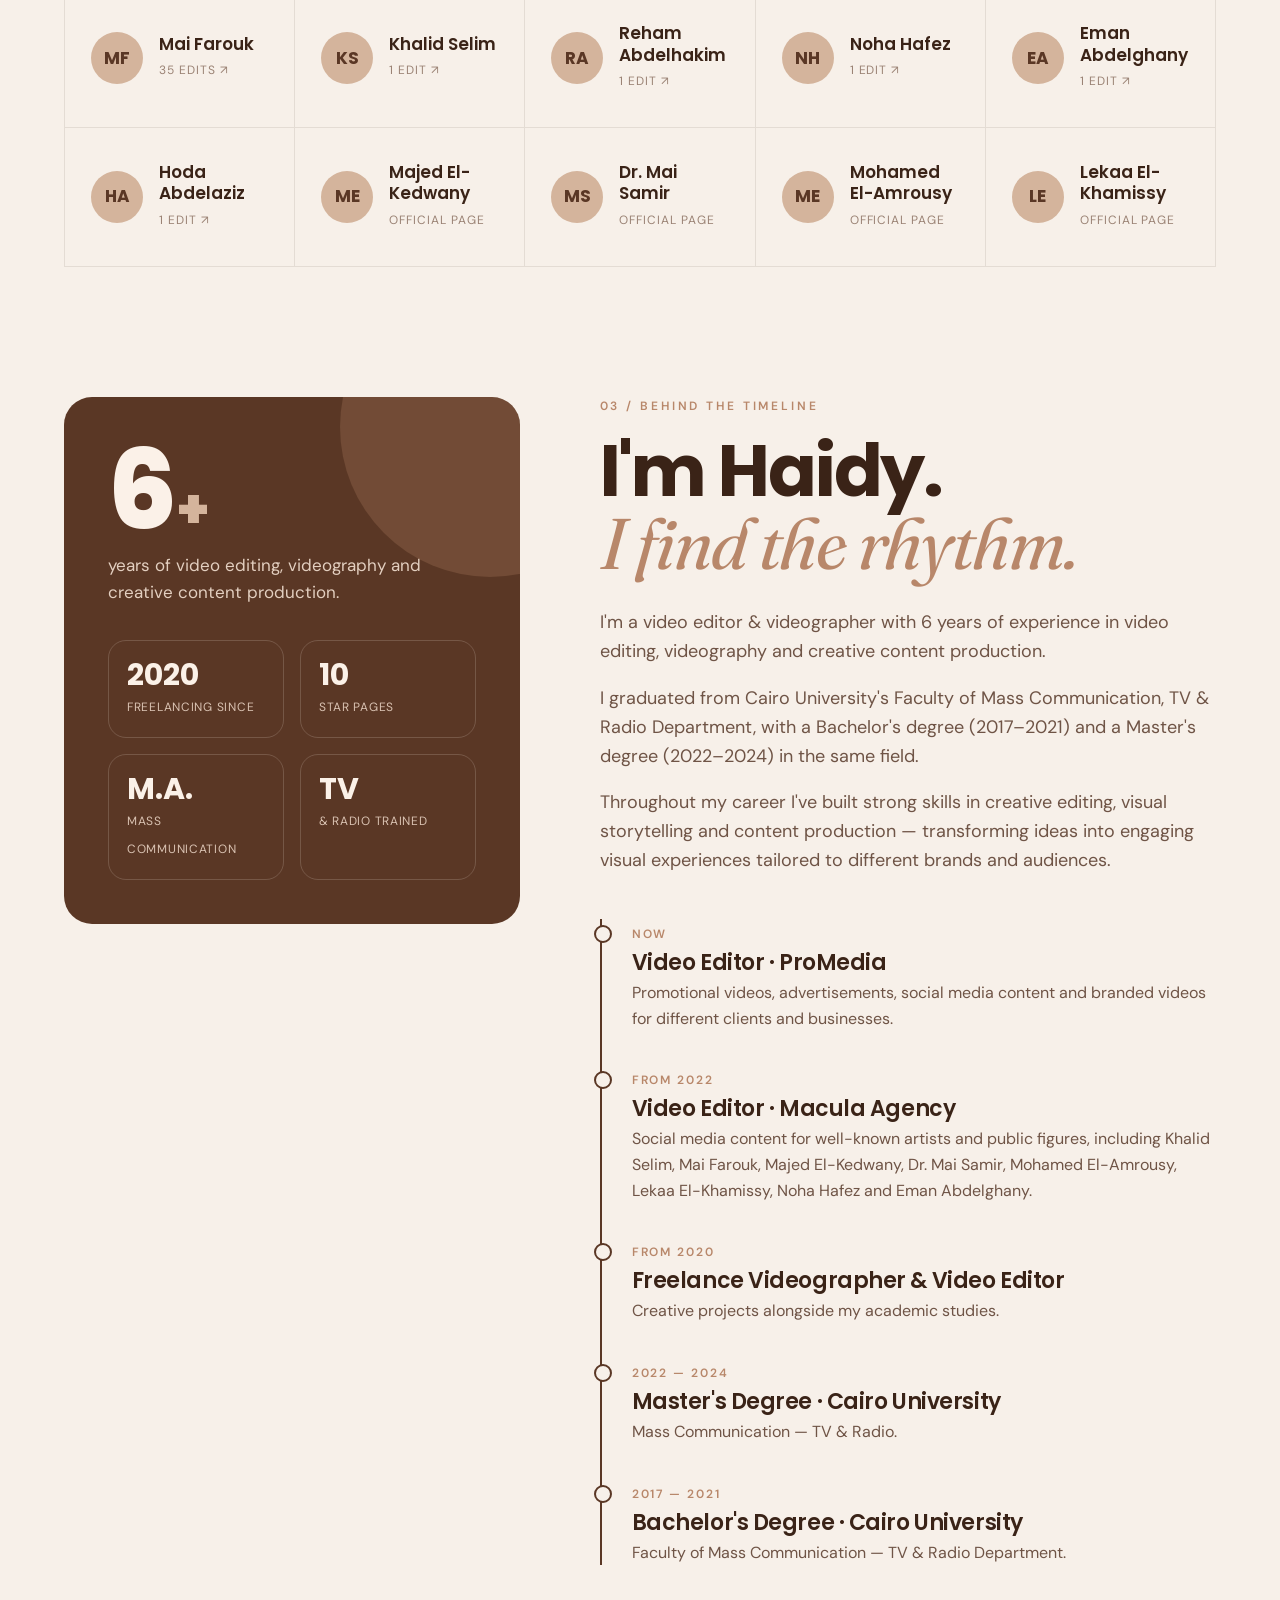
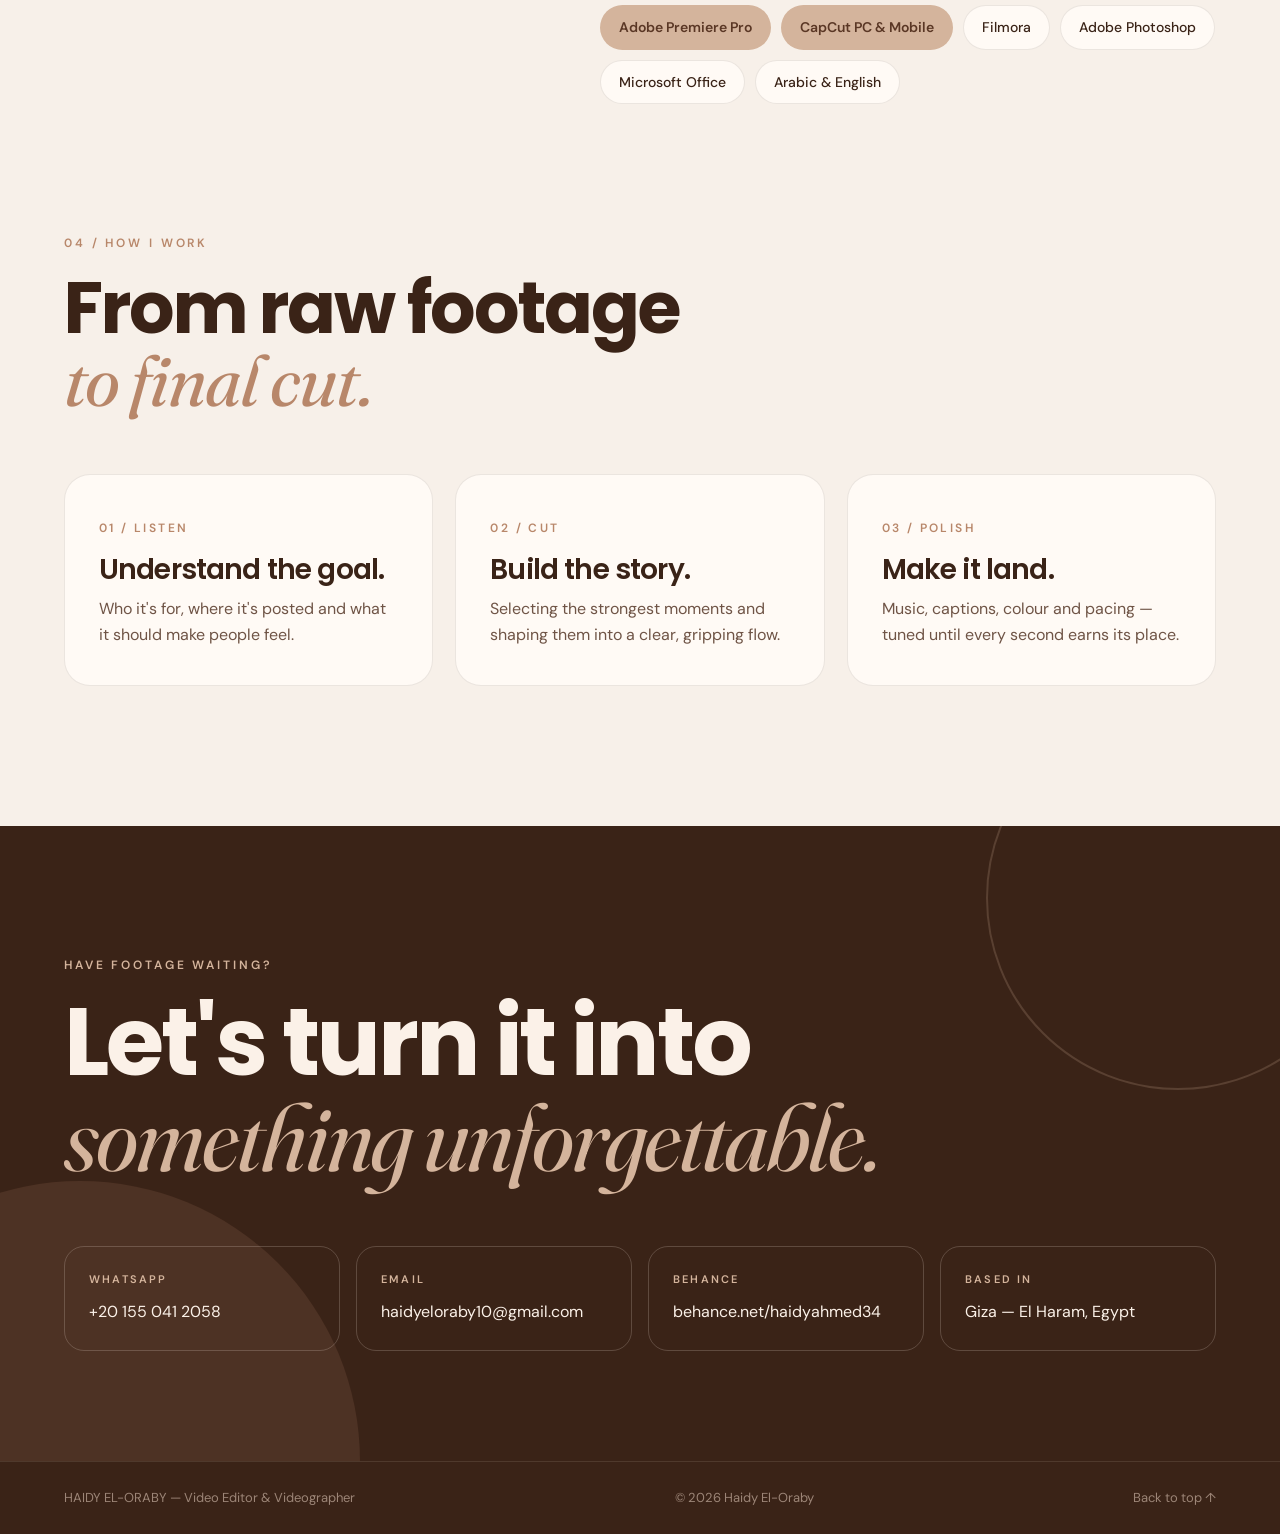
==== commit 8df2023b: "Haidy preview: reorder promos so wide cards pair up Co-Authored-By: Claude Opus 5.5 <noreply@anthrop" ====
--- a/haidy-preview/index.html
+++ b/haidy-preview/index.html
@@ -330,8 +330,8 @@
  {id:"1-8PWzBW177odL6N_gPIcy7CpsowaFuVQ",title:"Smile Makers \u2014 Dr. Dina",category:"Talking Heads"},
  {id:"16xD-hGjY9HctRY21GBdiyt4NJ2lMjHUB",title:"Progressive Overload",category:"Talking Heads"},
  {id:"1BP-KJl4Wjn03I-mJOiXtir5YeyQM5SOT",title:"Captioned Reel",category:"Talking Heads"},
+ {id:"1ttVi5GZNLWvE7KC9ylwsg6BnziOH-xa7",title:"Noll \u2014 Documentary",category:"Promos & Cinematic"},
  {id:"1LQJts_ebniCT609lLUA5OKwkCR14mRcb",title:"Cinematic Reel",category:"Promos & Cinematic"},
- {id:"1ttVi5GZNLWvE7KC9ylwsg6BnziOH-xa7",title:"Noll \u2014 Documentary",category:"Promos & Cinematic"},
  {id:"1qCAIaRRPfMPvnzrwHBwJAUFG49n6VQqQ",title:"Wedding Film 01",category:"Weddings"},
  {id:"18N1P2CzFCKvffLmqkcd93MUQoA_CVDKl",title:"Wedding Film 02",category:"Weddings"}
 ];
